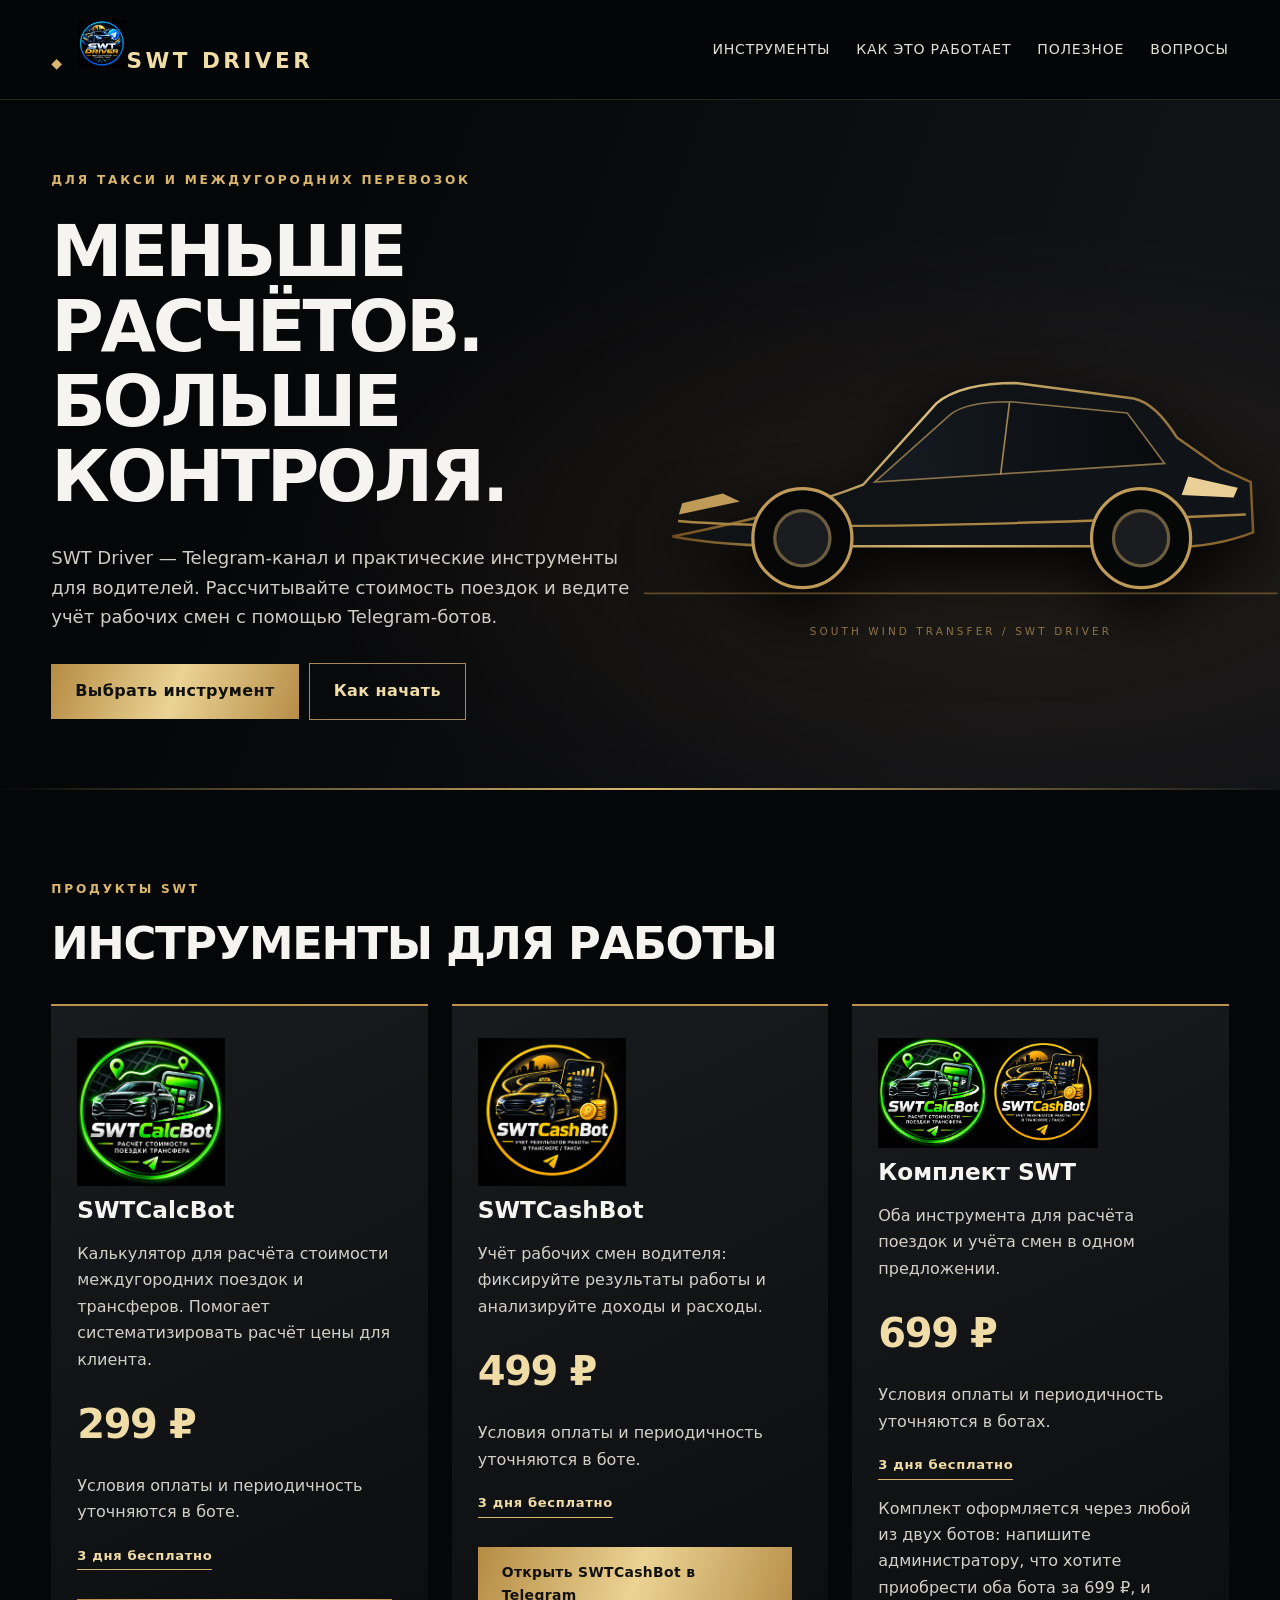
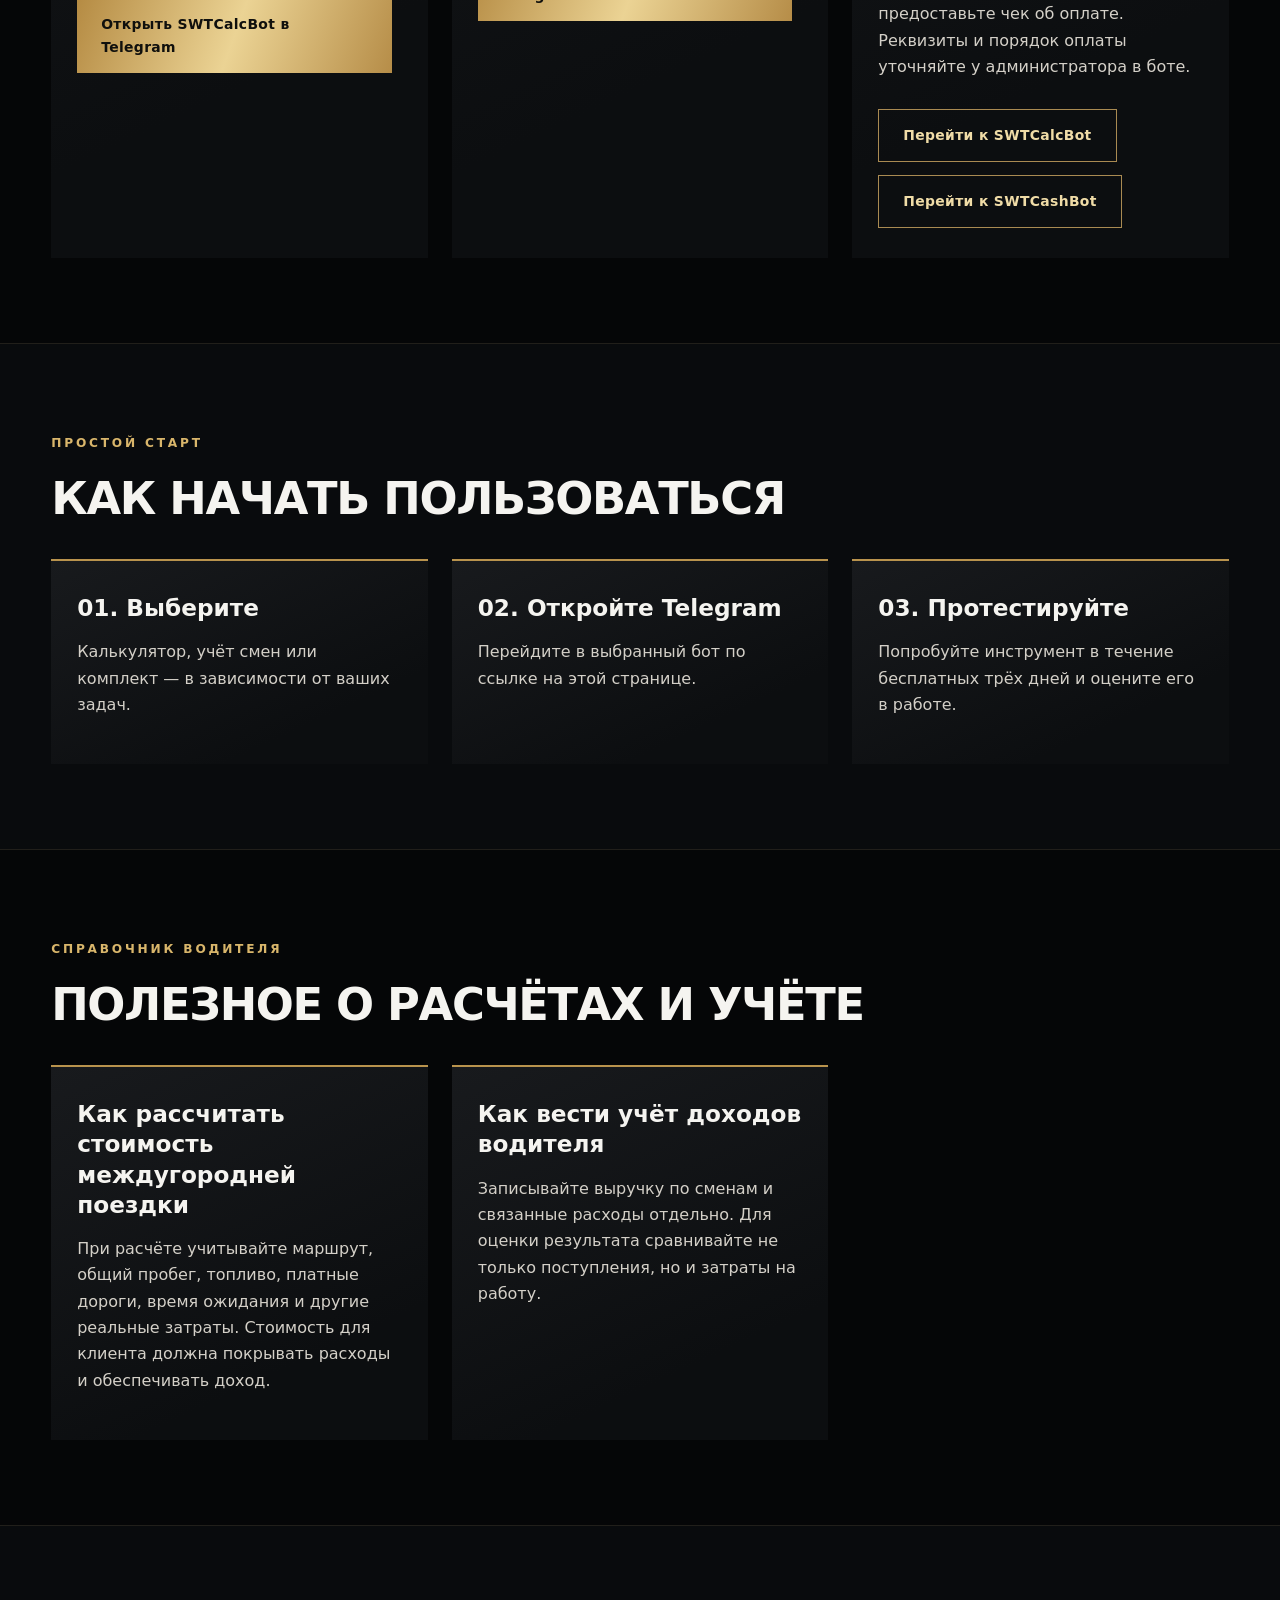
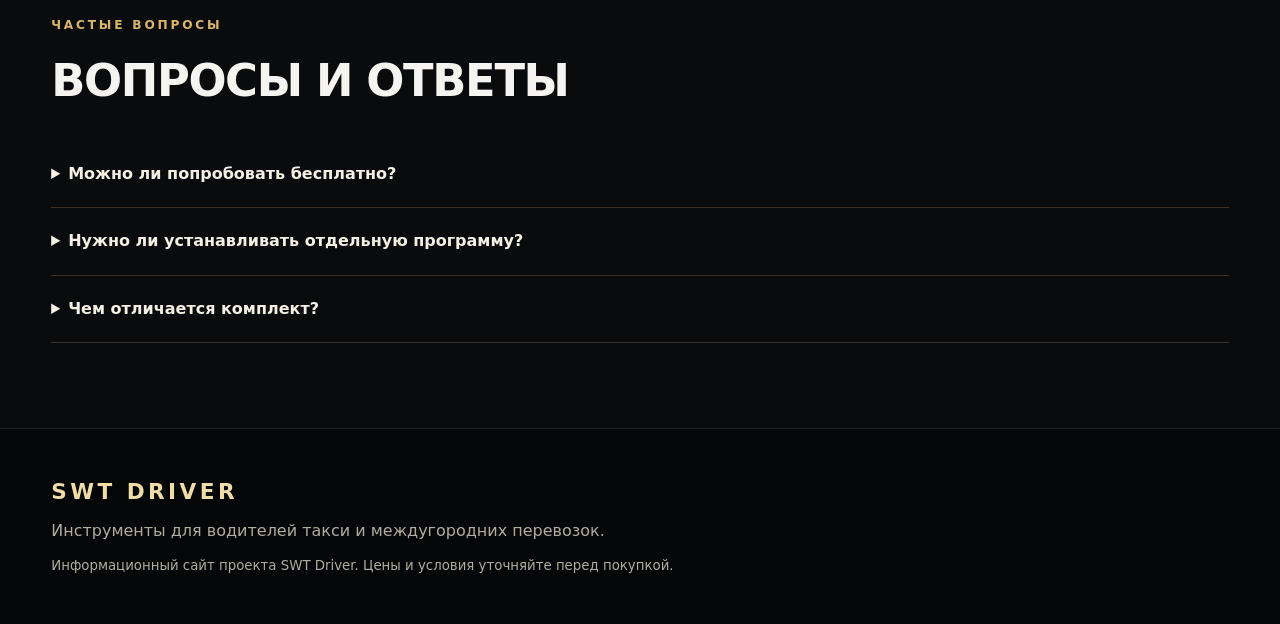
==== index.html @ 8bd3c6a3 "Display uploaded original SWT brand and bot logos" ====
<!doctype html><html lang="ru"><head><meta charset="utf-8"><meta name="viewport" content="width=device-width,initial-scale=1"><title>SWT Driver — инструменты для водителей такси и трансфера</title><meta name="description" content="SWT Driver: калькулятор стоимости междугородних поездок SWTCalcBot и учёт смен водителя SWTCashBot. Тарифы 299 ₽, 499 ₽ и комплект 699 ₽. Пробный период 3 дня."><meta name="robots" content="index,follow"><meta property="og:title" content="SWT Driver — инструменты для водителей"><meta property="og:description" content="Калькулятор поездок и учёт смен в Telegram. Пробный период 3 дня."><meta property="og:type" content="website"><link rel="icon" type="image/png" href="%D0%9D%D0%B5%D0%BE%D0%BD%D0%BE%D0%B2%D1%8B%D0%B9%20%D0%BB%D0%BE%D0%B3%D0%BE%D1%82%D0%B8%D0%BF%20SWT%20DRIVER%20%D0%B4%D0%BB%D1%8F%20%D0%B2%D0%BE%D0%B4%D0%B8%D1%82%D0%B5%D0%BB%D0%B5%D0%B9.png"><meta property="og:image" content="https://skysteell.github.io/SWTDriverSite/%D0%9D%D0%B5%D0%BE%D0%BD%D0%BE%D0%B2%D1%8B%D0%B9%20%D0%BB%D0%BE%D0%B3%D0%BE%D1%82%D0%B8%D0%BF%20SWT%20DRIVER%20%D0%B4%D0%BB%D1%8F%20%D0%B2%D0%BE%D0%B4%D0%B8%D1%82%D0%B5%D0%BB%D0%B5%D0%B9.png"><link rel="stylesheet" href="styles.css"></head><body><header><nav class="wrap"><a class="brand" href="#top"><img class="brand-logo" src="%D0%9D%D0%B5%D0%BE%D0%BD%D0%BE%D0%B2%D1%8B%D0%B9%20%D0%BB%D0%BE%D0%B3%D0%BE%D1%82%D0%B8%D0%BF%20SWT%20DRIVER%20%D0%B4%D0%BB%D1%8F%20%D0%B2%D0%BE%D0%B4%D0%B8%D1%82%D0%B5%D0%BB%D0%B5%D0%B9.png" alt="" width="48" height="48">SWT DRIVER</a><div class="links"><a href="#products">Инструменты</a><a href="#how">Как это работает</a><a href="#guide">Полезное</a><a href="#faq">Вопросы</a></div></nav></header><main id="top"><div class="hero"><div class="wrap"><div class="hero-content"><div class="eyebrow">Для такси и междугородних перевозок</div><h1>Меньше расчётов.<br>Больше контроля.</h1><p class="lead">SWT Driver — Telegram-канал и практические инструменты для водителей. Рассчитывайте стоимость поездок и ведите учёт рабочих смен с помощью Telegram-ботов.</p><a class="btn" href="#products">Выбрать инструмент</a><a class="btn alt" href="#how">Как начать</a></div><div class="hero-art" aria-hidden="true"><svg viewBox="0 0 780 460" role="img"><defs><linearGradient id="metal" x1="0" x2="1"><stop stop-color="#74511e"/><stop offset=".45" stop-color="#e4c985"/><stop offset="1" stop-color="#866126"/></linearGradient><linearGradient id="glass" x1="0" x2="1"><stop stop-color="#161c24"/><stop offset="1" stop-color="#080a0c"/></linearGradient></defs><path d="M35 354 Q180 325 270 290 L360 190 Q390 165 458 165 L603 184 Q630 190 656 232 L710 270 747 287 750 349 Q690 372 620 366 L190 366 Q100 366 35 354Z" fill="#101317" stroke="url(#metal)" stroke-width="3"/><path d="M284 287 377 204 Q395 188 452 188 L595 202 641 264Z" fill="url(#glass)" stroke="#8e774c" stroke-width="2"/><path d="M450 189 439 278" stroke="#aa8c53" stroke-width="2"/><path d="M42 335 Q220 350 741 327" stroke="#b18a45" stroke-width="3" fill="none"/><path d="M670 280 731 294 726 306 662 303Z" fill="#f5d99d"/><path d="M47 313 97 301 118 311 43 327Z" fill="#c8a25d"/><circle cx="195" cy="356" r="61" fill="#050607" stroke="#c8a25d" stroke-width="4"/><circle cx="195" cy="356" r="34" fill="#1b1d20" stroke="#716142" stroke-width="4"/><circle cx="612" cy="356" r="61" fill="#050607" stroke="#c8a25d" stroke-width="4"/><circle cx="612" cy="356" r="34" fill="#1b1d20" stroke="#716142" stroke-width="4"/><path d="M0 424H780" stroke="#b18a45" stroke-opacity=".5" stroke-width="2"/></svg><span class="art-caption">SOUTH WIND TRANSFER / SWT DRIVER</span></div></div></div><section id="products"><div class="wrap"><span class="eyebrow">Продукты SWT</span><h2>Инструменты для работы</h2><div class="grid"><article class="card"><img class="product-logo" src="%D0%9D%D0%B5%D0%BE%D0%BD%D0%BE%D0%B2%D1%8B%D0%B9%20%D0%BB%D0%BE%D0%B3%D0%BE%D1%82%D0%B8%D0%BF%20%D1%80%D0%B0%D1%81%D1%87%D1%91%D1%82%D0%B0%20%D0%BF%D0%BE%D0%B5%D0%B7%D0%B4%D0%BA%D0%B8.png" alt="Логотип SWTCalcBot" loading="lazy" width="148" height="148"><h3>SWTCalcBot</h3><p>Калькулятор для расчёта стоимости междугородних поездок и трансферов. Помогает систематизировать расчёт цены для клиента.</p><div class="price">299 ₽</div><p class="muted">Условия оплаты и периодичность уточняются в боте.</p><p><span class="tag">3 дня бесплатно</span></p><a class="btn" href="https://t.me/SWTCalcBot" target="_blank" rel="noopener noreferrer">Открыть SWTCalcBot в Telegram</a></article><article class="card"><img class="product-logo" src="%D0%9D%D0%B5%D0%BE%D0%BD%D0%BE%D0%B2%D0%B0%D1%8F%20%D1%8D%D0%BC%D0%B1%D0%BB%D0%B5%D0%BC%D0%B0%20SWTCashBot%20%D0%B4%D0%BB%D1%8F%20%D1%82%D0%B0%D0%BA%D1%81%D0%B8.png" alt="Логотип SWTCashBot" loading="lazy" width="148" height="148"><h3>SWTCashBot</h3><p>Учёт рабочих смен водителя: фиксируйте результаты работы и анализируйте доходы и расходы.</p><div class="price">499 ₽</div><p class="muted">Условия оплаты и периодичность уточняются в боте.</p><p><span class="tag">3 дня бесплатно</span></p><a class="btn" href="https://t.me/SWT_Cash_Bot" target="_blank" rel="noopener noreferrer">Открыть SWTCashBot в Telegram</a></article><article class="card"><div class="bundle-logos"><img src="%D0%9D%D0%B5%D0%BE%D0%BD%D0%BE%D0%B2%D1%8B%D0%B9%20%D0%BB%D0%BE%D0%B3%D0%BE%D1%82%D0%B8%D0%BF%20%D1%80%D0%B0%D1%81%D1%87%D1%91%D1%82%D0%B0%20%D0%BF%D0%BE%D0%B5%D0%B7%D0%B4%D0%BA%D0%B8.png" alt="SWTCalcBot" loading="lazy" width="110" height="110"><img src="%D0%9D%D0%B5%D0%BE%D0%BD%D0%BE%D0%B2%D0%B0%D1%8F%20%D1%8D%D0%BC%D0%B1%D0%BB%D0%B5%D0%BC%D0%B0%20SWTCashBot%20%D0%B4%D0%BB%D1%8F%20%D1%82%D0%B0%D0%BA%D1%81%D0%B8.png" alt="SWTCashBot" loading="lazy" width="110" height="110"></div><h3>Комплект SWT</h3><p>Оба инструмента для расчёта поездок и учёта смен в одном предложении.</p><div class="price">699 ₽</div><p class="muted">Условия оплаты и периодичность уточняются в ботах.</p><p><span class="tag">3 дня бесплатно</span></p><p>Комплект оформляется через любой из двух ботов: напишите администратору, что хотите приобрести оба бота за 699 ₽, и предоставьте чек об оплате. Реквизиты и порядок оплаты уточняйте у администратора в боте.</p><a class="btn alt" href="https://t.me/SWTCalcBot" target="_blank" rel="noopener noreferrer">Перейти к SWTCalcBot</a><a class="btn alt" href="https://t.me/SWT_Cash_Bot" target="_blank" rel="noopener noreferrer">Перейти к SWTCashBot</a></article></div></div></section><section id="how"><div class="wrap"><span class="eyebrow">Простой старт</span><h2>Как начать пользоваться</h2><div class="grid"><div class="card"><h3>01. Выберите</h3><p>Калькулятор, учёт смен или комплект — в зависимости от ваших задач.</p></div><div class="card"><h3>02. Откройте Telegram</h3><p>Перейдите в выбранный бот по ссылке на этой странице.</p></div><div class="card"><h3>03. Протестируйте</h3><p>Попробуйте инструмент в течение бесплатных трёх дней и оцените его в работе.</p></div></div></div></section><section id="guide"><div class="wrap"><span class="eyebrow">Справочник водителя</span><h2>Полезное о расчётах и учёте</h2><div class="grid"><article class="card"><h3>Как рассчитать стоимость междугородней поездки</h3><p>При расчёте учитывайте маршрут, общий пробег, топливо, платные дороги, время ожидания и другие реальные затраты. Стоимость для клиента должна покрывать расходы и обеспечивать доход.</p></article><article class="card"><h3>Как вести учёт доходов водителя</h3><p>Записывайте выручку по сменам и связанные расходы отдельно. Для оценки результата сравнивайте не только поступления, но и затраты на работу.</p></article></div></div></section><section id="faq" class="faq"><div class="wrap"><span class="eyebrow">Частые вопросы</span><h2>Вопросы и ответы</h2><details><summary>Можно ли попробовать бесплатно?</summary><p>Да, заявлен пробный период 3 дня. Точные условия активации проверяйте в соответствующем боте.</p></details><details><summary>Нужно ли устанавливать отдельную программу?</summary><p>Инструменты работают через Telegram.</p></details><details><summary>Чем отличается комплект?</summary><p>Комплект объединяет SWTCalcBot и SWTCashBot по указанной цене 699 ₽.</p></details></div></section></main><footer><div class="wrap"><strong class="footer-brand">SWT DRIVER</strong><p>Инструменты для водителей такси и междугородних перевозок.</p><small>Информационный сайт проекта SWT Driver. Цены и условия уточняйте перед покупкой.</small></div></footer></body></html>
---- styles.css ----
:root{color-scheme:dark;--gold:#d9b66b;--gold-light:#f0dca7;--bg:#050607;--panel:#0e1013;--text:#f5f4f0;--muted:#b1aca2}*{box-sizing:border-box}html{scroll-behavior:smooth}body{margin:0;background:var(--bg);color:var(--text);font:16px/1.65 system-ui,-apple-system,Segoe UI,sans-serif;-webkit-font-smoothing:antialiased}a{color:var(--gold)}.wrap{width:min(1200px,92%);margin:auto}header{position:sticky;top:0;z-index:10;background:#050607f5;border-bottom:1px solid #2b261c;backdrop-filter:blur(14px)}nav{display:flex;align-items:center;justify-content:space-between;gap:16px;padding:20px 0;flex-wrap:wrap}.brand,.footer-brand{font-weight:900;letter-spacing:.16em;color:var(--gold-light);text-decoration:none;font-size:1.35rem}.brand:before{content:"◆";font-size:.65em;margin-right:13px;color:var(--gold)}.links{display:flex;gap:26px;flex-wrap:wrap}.links a{text-decoration:none;color:#e3e0d8;font-size:.88rem;text-transform:uppercase;letter-spacing:.055em}.links a:hover{color:var(--gold)}.hero{min-height:610px;display:flex;align-items:center;overflow:hidden;background:radial-gradient(ellipse at 78% 65%,#4b361b52,transparent 50%),linear-gradient(110deg,#050607 20%,#101216 80%);position:relative}.hero:after{content:"";position:absolute;bottom:0;left:0;right:0;height:2px;background:linear-gradient(90deg,transparent,var(--gold),transparent)}.hero>.wrap{display:grid;grid-template-columns:1.05fr 1fr;align-items:center;gap:18px;padding:70px 0}.hero-content{position:relative;z-index:2}.eyebrow{color:var(--gold);text-transform:uppercase;letter-spacing:.23em;font-size:.76rem;font-weight:750}h1{font-size:clamp(2.7rem,5.6vw,5.2rem);line-height:1.05;letter-spacing:-.045em;margin:24px 0 28px;text-transform:uppercase}h2{font-size:clamp(1.9rem,3.5vw,3.1rem);line-height:1.17;letter-spacing:-.03em;text-transform:uppercase;margin:17px 0 34px}h3{font-size:1.45rem;margin:0 0 14px;line-height:1.3}p{max-width:760px}.lead{font-size:1.13rem;color:#d0cdc6;max-width:590px}.btn{display:inline-block;padding:14px 24px;background:linear-gradient(110deg,#b58b43,#ebd394,#b68d48);color:#10100d;text-decoration:none;font-weight:850;margin:13px 10px 0 0;letter-spacing:.025em;transition:filter .2s,transform .2s;border:0;border-radius:0}.btn:hover{filter:brightness(1.13);transform:translateY(-2px)}.btn.alt{background:transparent;border:1px solid #a98a52;color:var(--gold-light)}.hero-art{width:112%;transform:translateX(-3%);opacity:.95;filter:drop-shadow(0 22px 32px #000)}.hero-art svg{display:block;width:100%;height:auto}.art-caption{display:block;text-align:center;font-size:.65rem;letter-spacing:.3em;color:#94784b}section{padding:85px 0;border-bottom:1px solid #211f1a}section:nth-of-type(even){background:#090b0d}.grid{display:grid;grid-template-columns:repeat(3,minmax(0,1fr));gap:24px}.card{padding:32px 26px 30px;background:linear-gradient(155deg,#181a1d,#0c0e10 75%);border:0;border-top:2px solid #b9934d;border-radius:0;min-width:0}.card p{color:#d4d0c8}.price{font-size:2.5rem;color:var(--gold-light);font-weight:850;margin:18px 0 4px;letter-spacing:-.035em}.muted,small{color:var(--muted)}.tag{display:inline-block;border-bottom:1px solid var(--gold);padding:3px 0;color:var(--gold-light);font-size:.82rem;font-weight:700;letter-spacing:.05em}.card .btn{font-size:.87rem;max-width:100%;overflow-wrap:anywhere}.faq details{padding:20px 0;border-bottom:1px solid #383025}.faq summary{cursor:pointer;font-weight:700;color:#f5f0e5}.faq details p{color:#c9c5bd}footer{padding:45px 0;background:#050607;color:var(--muted)}footer p{margin:8px 0}::selection{background:#a77d38;color:#fff}@media(max-width:900px){.hero>.wrap{grid-template-columns:1fr}.hero-art{width:min(700px,100%);margin:auto;transform:none}.hero{min-height:0}.grid{grid-template-columns:repeat(2,minmax(0,1fr))}}@media(max-width:620px){nav{padding:15px 0}.links{gap:13px}.links a{font-size:.73rem}.hero>.wrap{padding:62px 0 40px}.hero-art{margin-top:10px}.grid{grid-template-columns:1fr}.card{padding:25px 22px}section{padding:55px 0}.btn{padding:12px 17px}.art-caption{font-size:.52rem}}
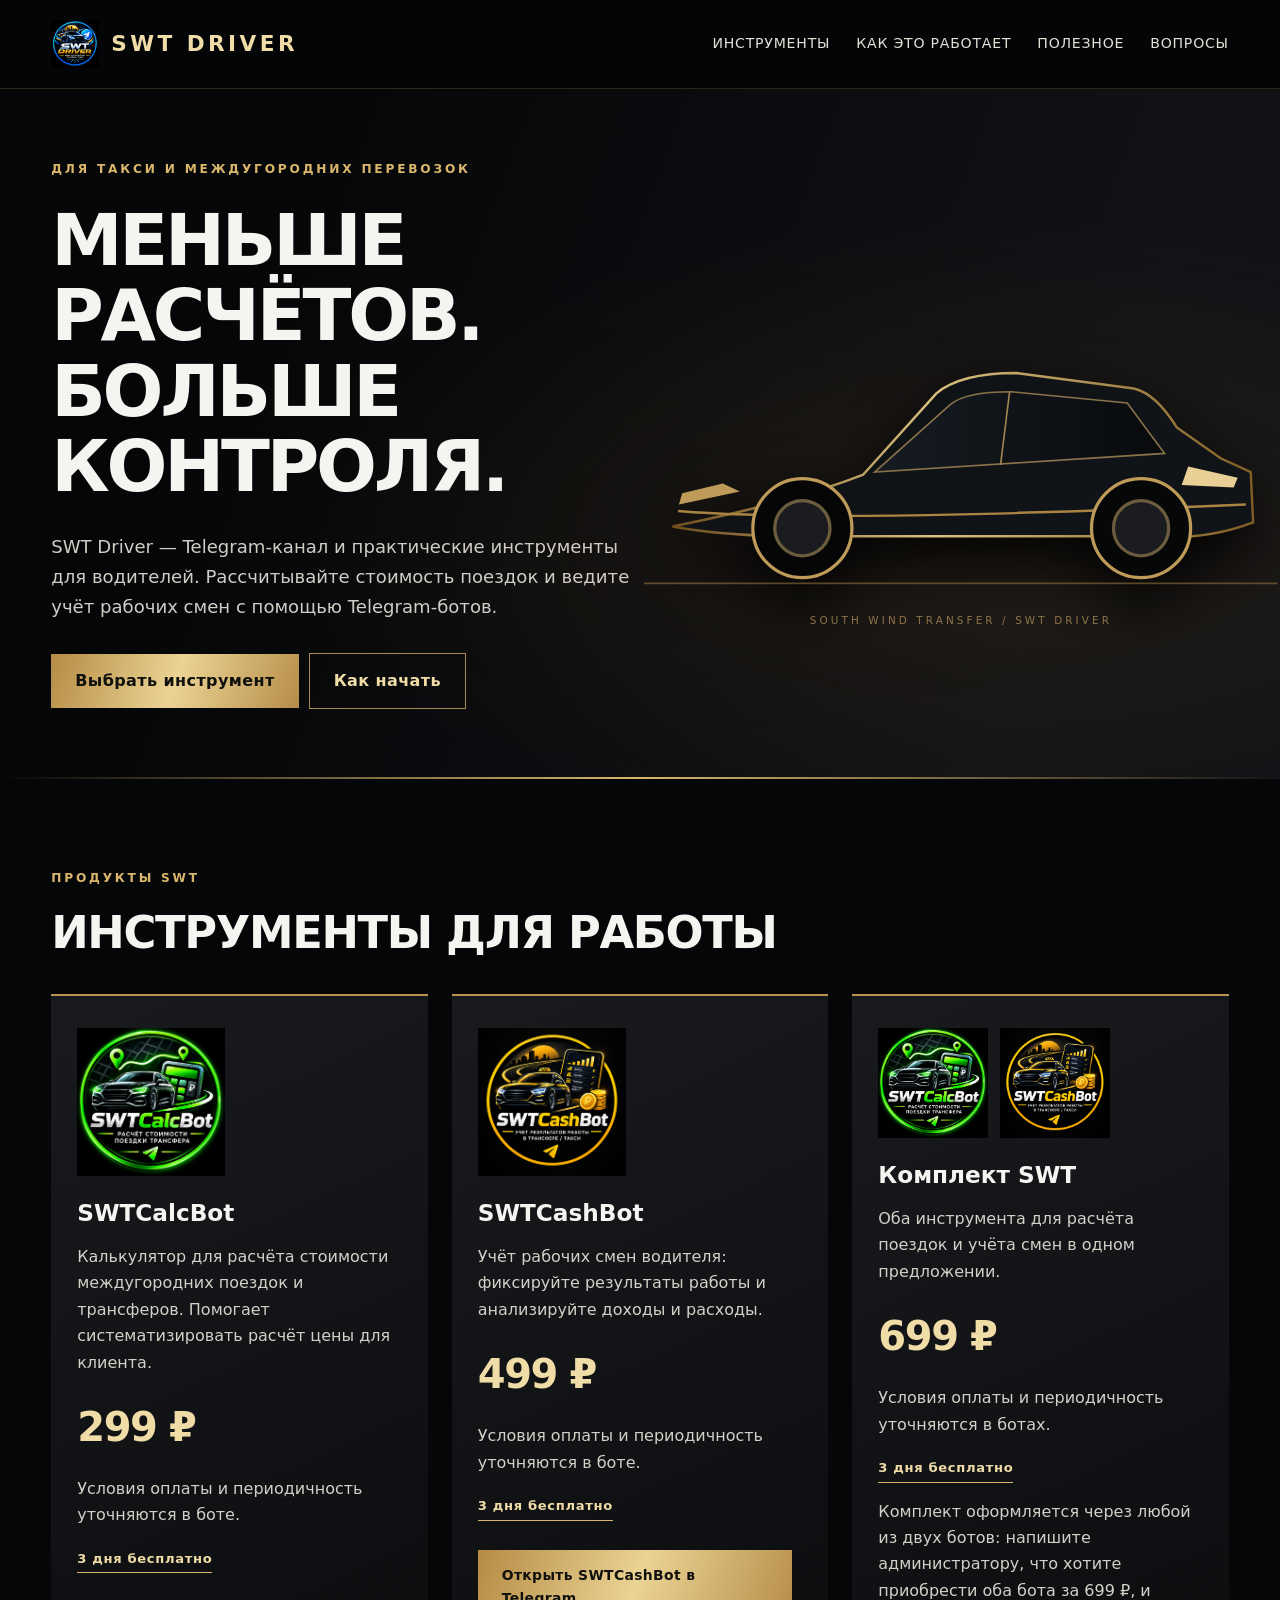
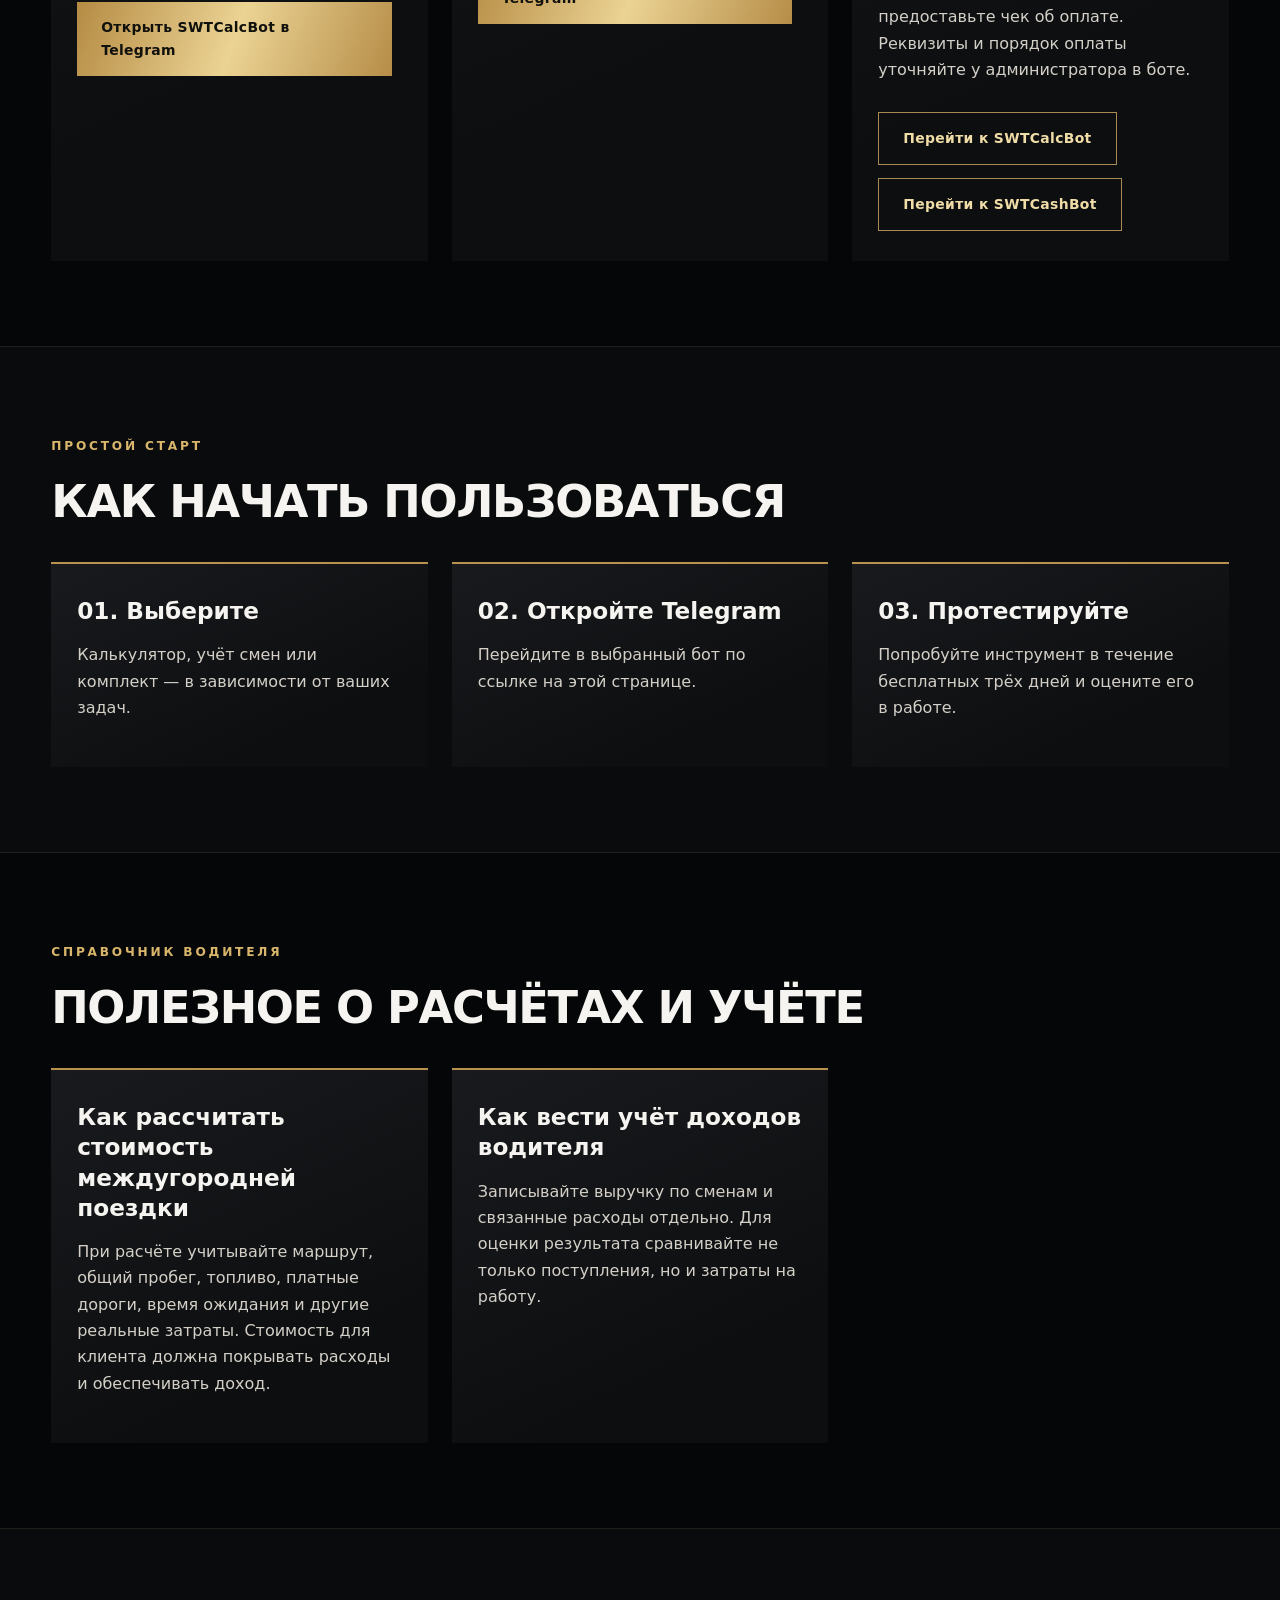
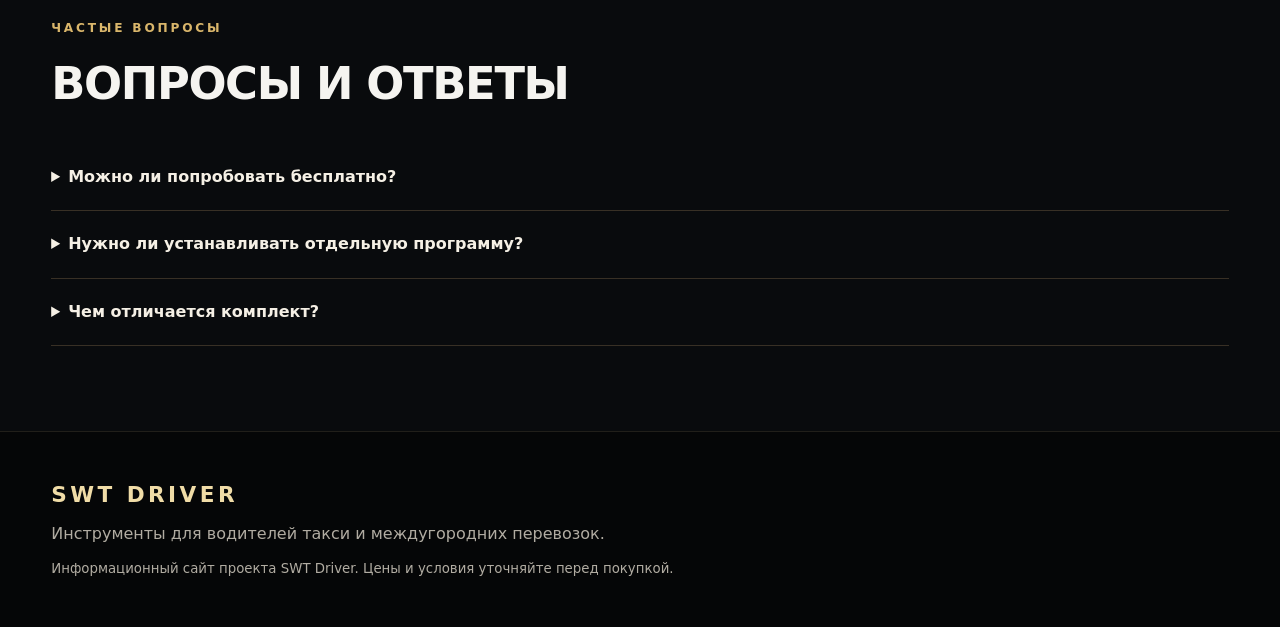
==== commit cc292d96: "Fix logo references with reliable ASCII filenames" ====
--- a/index.html
+++ b/index.html
@@ -1 +1 @@
-<!doctype html><html lang="ru"><head><meta charset="utf-8"><meta name="viewport" content="width=device-width,initial-scale=1"><title>SWT Driver — инструменты для водителей такси и трансфера</title><meta name="description" content="SWT Driver: калькулятор стоимости междугородних поездок SWTCalcBot и учёт смен водителя SWTCashBot. Тарифы 299 ₽, 499 ₽ и комплект 699 ₽. Пробный период 3 дня."><meta name="robots" content="index,follow"><meta property="og:title" content="SWT Driver — инструменты для водителей"><meta property="og:description" content="Калькулятор поездок и учёт смен в Telegram. Пробный период 3 дня."><meta property="og:type" content="website"><link rel="icon" type="image/png" href="%D0%9D%D0%B5%D0%BE%D0%BD%D0%BE%D0%B2%D1%8B%D0%B9%20%D0%BB%D0%BE%D0%B3%D0%BE%D1%82%D0%B8%D0%BF%20SWT%20DRIVER%20%D0%B4%D0%BB%D1%8F%20%D0%B2%D0%BE%D0%B4%D0%B8%D1%82%D0%B5%D0%BB%D0%B5%D0%B9.png"><meta property="og:image" content="https://skysteell.github.io/SWTDriverSite/%D0%9D%D0%B5%D0%BE%D0%BD%D0%BE%D0%B2%D1%8B%D0%B9%20%D0%BB%D0%BE%D0%B3%D0%BE%D1%82%D0%B8%D0%BF%20SWT%20DRIVER%20%D0%B4%D0%BB%D1%8F%20%D0%B2%D0%BE%D0%B4%D0%B8%D1%82%D0%B5%D0%BB%D0%B5%D0%B9.png"><link rel="stylesheet" href="styles.css"></head><body><header><nav class="wrap"><a class="brand" href="#top"><img class="brand-logo" src="%D0%9D%D0%B5%D0%BE%D0%BD%D0%BE%D0%B2%D1%8B%D0%B9%20%D0%BB%D0%BE%D0%B3%D0%BE%D1%82%D0%B8%D0%BF%20SWT%20DRIVER%20%D0%B4%D0%BB%D1%8F%20%D0%B2%D0%BE%D0%B4%D0%B8%D1%82%D0%B5%D0%BB%D0%B5%D0%B9.png" alt="" width="48" height="48">SWT DRIVER</a><div class="links"><a href="#products">Инструменты</a><a href="#how">Как это работает</a><a href="#guide">Полезное</a><a href="#faq">Вопросы</a></div></nav></header><main id="top"><div class="hero"><div class="wrap"><div class="hero-content"><div class="eyebrow">Для такси и междугородних перевозок</div><h1>Меньше расчётов.<br>Больше контроля.</h1><p class="lead">SWT Driver — Telegram-канал и практические инструменты для водителей. Рассчитывайте стоимость поездок и ведите учёт рабочих смен с помощью Telegram-ботов.</p><a class="btn" href="#products">Выбрать инструмент</a><a class="btn alt" href="#how">Как начать</a></div><div class="hero-art" aria-hidden="true"><svg viewBox="0 0 780 460" role="img"><defs><linearGradient id="metal" x1="0" x2="1"><stop stop-color="#74511e"/><stop offset=".45" stop-color="#e4c985"/><stop offset="1" stop-color="#866126"/></linearGradient><linearGradient id="glass" x1="0" x2="1"><stop stop-color="#161c24"/><stop offset="1" stop-color="#080a0c"/></linearGradient></defs><path d="M35 354 Q180 325 270 290 L360 190 Q390 165 458 165 L603 184 Q630 190 656 232 L710 270 747 287 750 349 Q690 372 620 366 L190 366 Q100 366 35 354Z" fill="#101317" stroke="url(#metal)" stroke-width="3"/><path d="M284 287 377 204 Q395 188 452 188 L595 202 641 264Z" fill="url(#glass)" stroke="#8e774c" stroke-width="2"/><path d="M450 189 439 278" stroke="#aa8c53" stroke-width="2"/><path d="M42 335 Q220 350 741 327" stroke="#b18a45" stroke-width="3" fill="none"/><path d="M670 280 731 294 726 306 662 303Z" fill="#f5d99d"/><path d="M47 313 97 301 118 311 43 327Z" fill="#c8a25d"/><circle cx="195" cy="356" r="61" fill="#050607" stroke="#c8a25d" stroke-width="4"/><circle cx="195" cy="356" r="34" fill="#1b1d20" stroke="#716142" stroke-width="4"/><circle cx="612" cy="356" r="61" fill="#050607" stroke="#c8a25d" stroke-width="4"/><circle cx="612" cy="356" r="34" fill="#1b1d20" stroke="#716142" stroke-width="4"/><path d="M0 424H780" stroke="#b18a45" stroke-opacity=".5" stroke-width="2"/></svg><span class="art-caption">SOUTH WIND TRANSFER / SWT DRIVER</span></div></div></div><section id="products"><div class="wrap"><span class="eyebrow">Продукты SWT</span><h2>Инструменты для работы</h2><div class="grid"><article class="card"><img class="product-logo" src="%D0%9D%D0%B5%D0%BE%D0%BD%D0%BE%D0%B2%D1%8B%D0%B9%20%D0%BB%D0%BE%D0%B3%D0%BE%D1%82%D0%B8%D0%BF%20%D1%80%D0%B0%D1%81%D1%87%D1%91%D1%82%D0%B0%20%D0%BF%D0%BE%D0%B5%D0%B7%D0%B4%D0%BA%D0%B8.png" alt="Логотип SWTCalcBot" loading="lazy" width="148" height="148"><h3>SWTCalcBot</h3><p>Калькулятор для расчёта стоимости междугородних поездок и трансферов. Помогает систематизировать расчёт цены для клиента.</p><div class="price">299 ₽</div><p class="muted">Условия оплаты и периодичность уточняются в боте.</p><p><span class="tag">3 дня бесплатно</span></p><a class="btn" href="https://t.me/SWTCalcBot" target="_blank" rel="noopener noreferrer">Открыть SWTCalcBot в Telegram</a></article><article class="card"><img class="product-logo" src="%D0%9D%D0%B5%D0%BE%D0%BD%D0%BE%D0%B2%D0%B0%D1%8F%20%D1%8D%D0%BC%D0%B1%D0%BB%D0%B5%D0%BC%D0%B0%20SWTCashBot%20%D0%B4%D0%BB%D1%8F%20%D1%82%D0%B0%D0%BA%D1%81%D0%B8.png" alt="Логотип SWTCashBot" loading="lazy" width="148" height="148"><h3>SWTCashBot</h3><p>Учёт рабочих смен водителя: фиксируйте результаты работы и анализируйте доходы и расходы.</p><div class="price">499 ₽</div><p class="muted">Условия оплаты и периодичность уточняются в боте.</p><p><span class="tag">3 дня бесплатно</span></p><a class="btn" href="https://t.me/SWT_Cash_Bot" target="_blank" rel="noopener noreferrer">Открыть SWTCashBot в Telegram</a></article><article class="card"><div class="bundle-logos"><img src="%D0%9D%D0%B5%D0%BE%D0%BD%D0%BE%D0%B2%D1%8B%D0%B9%20%D0%BB%D0%BE%D0%B3%D0%BE%D1%82%D0%B8%D0%BF%20%D1%80%D0%B0%D1%81%D1%87%D1%91%D1%82%D0%B0%20%D0%BF%D0%BE%D0%B5%D0%B7%D0%B4%D0%BA%D0%B8.png" alt="SWTCalcBot" loading="lazy" width="110" height="110"><img src="%D0%9D%D0%B5%D0%BE%D0%BD%D0%BE%D0%B2%D0%B0%D1%8F%20%D1%8D%D0%BC%D0%B1%D0%BB%D0%B5%D0%BC%D0%B0%20SWTCashBot%20%D0%B4%D0%BB%D1%8F%20%D1%82%D0%B0%D0%BA%D1%81%D0%B8.png" alt="SWTCashBot" loading="lazy" width="110" height="110"></div><h3>Комплект SWT</h3><p>Оба инструмента для расчёта поездок и учёта смен в одном предложении.</p><div class="price">699 ₽</div><p class="muted">Условия оплаты и периодичность уточняются в ботах.</p><p><span class="tag">3 дня бесплатно</span></p><p>Комплект оформляется через любой из двух ботов: напишите администратору, что хотите приобрести оба бота за 699 ₽, и предоставьте чек об оплате. Реквизиты и порядок оплаты уточняйте у администратора в боте.</p><a class="btn alt" href="https://t.me/SWTCalcBot" target="_blank" rel="noopener noreferrer">Перейти к SWTCalcBot</a><a class="btn alt" href="https://t.me/SWT_Cash_Bot" target="_blank" rel="noopener noreferrer">Перейти к SWTCashBot</a></article></div></div></section><section id="how"><div class="wrap"><span class="eyebrow">Простой старт</span><h2>Как начать пользоваться</h2><div class="grid"><div class="card"><h3>01. Выберите</h3><p>Калькулятор, учёт смен или комплект — в зависимости от ваших задач.</p></div><div class="card"><h3>02. Откройте Telegram</h3><p>Перейдите в выбранный бот по ссылке на этой странице.</p></div><div class="card"><h3>03. Протестируйте</h3><p>Попробуйте инструмент в течение бесплатных трёх дней и оцените его в работе.</p></div></div></div></section><section id="guide"><div class="wrap"><span class="eyebrow">Справочник водителя</span><h2>Полезное о расчётах и учёте</h2><div class="grid"><article class="card"><h3>Как рассчитать стоимость междугородней поездки</h3><p>При расчёте учитывайте маршрут, общий пробег, топливо, платные дороги, время ожидания и другие реальные затраты. Стоимость для клиента должна покрывать расходы и обеспечивать доход.</p></article><article class="card"><h3>Как вести учёт доходов водителя</h3><p>Записывайте выручку по сменам и связанные расходы отдельно. Для оценки результата сравнивайте не только поступления, но и затраты на работу.</p></article></div></div></section><section id="faq" class="faq"><div class="wrap"><span class="eyebrow">Частые вопросы</span><h2>Вопросы и ответы</h2><details><summary>Можно ли попробовать бесплатно?</summary><p>Да, заявлен пробный период 3 дня. Точные условия активации проверяйте в соответствующем боте.</p></details><details><summary>Нужно ли устанавливать отдельную программу?</summary><p>Инструменты работают через Telegram.</p></details><details><summary>Чем отличается комплект?</summary><p>Комплект объединяет SWTCalcBot и SWTCashBot по указанной цене 699 ₽.</p></details></div></section></main><footer><div class="wrap"><strong class="footer-brand">SWT DRIVER</strong><p>Инструменты для водителей такси и междугородних перевозок.</p><small>Информационный сайт проекта SWT Driver. Цены и условия уточняйте перед покупкой.</small></div></footer></body></html>+<!doctype html><html lang="ru"><head><meta charset="utf-8"><meta name="viewport" content="width=device-width,initial-scale=1"><title>SWT Driver — инструменты для водителей такси и трансфера</title><meta name="description" content="SWT Driver: калькулятор стоимости междугородних поездок SWTCalcBot и учёт смен водителя SWTCashBot. Тарифы 299 ₽, 499 ₽ и комплект 699 ₽. Пробный период 3 дня."><meta name="robots" content="index,follow"><meta property="og:title" content="SWT Driver — инструменты для водителей"><meta property="og:description" content="Калькулятор поездок и учёт смен в Telegram. Пробный период 3 дня."><meta property="og:type" content="website"><link rel="icon" type="image/png" href="swt-driver-logo.png"><meta property="og:image" content="https://skysteell.github.io/SWTDriverSite/swt-driver-logo.png"><link rel="stylesheet" href="styles.css"></head><body><header><nav class="wrap"><a class="brand" href="#top"><img class="brand-logo" src="swt-driver-logo.png" alt="" width="48" height="48">SWT DRIVER</a><div class="links"><a href="#products">Инструменты</a><a href="#how">Как это работает</a><a href="#guide">Полезное</a><a href="#faq">Вопросы</a></div></nav></header><main id="top"><div class="hero"><div class="wrap"><div class="hero-content"><div class="eyebrow">Для такси и междугородних перевозок</div><h1>Меньше расчётов.<br>Больше контроля.</h1><p class="lead">SWT Driver — Telegram-канал и практические инструменты для водителей. Рассчитывайте стоимость поездок и ведите учёт рабочих смен с помощью Telegram-ботов.</p><a class="btn" href="#products">Выбрать инструмент</a><a class="btn alt" href="#how">Как начать</a></div><div class="hero-art" aria-hidden="true"><svg viewBox="0 0 780 460" role="img"><defs><linearGradient id="metal" x1="0" x2="1"><stop stop-color="#74511e"/><stop offset=".45" stop-color="#e4c985"/><stop offset="1" stop-color="#866126"/></linearGradient><linearGradient id="glass" x1="0" x2="1"><stop stop-color="#161c24"/><stop offset="1" stop-color="#080a0c"/></linearGradient></defs><path d="M35 354 Q180 325 270 290 L360 190 Q390 165 458 165 L603 184 Q630 190 656 232 L710 270 747 287 750 349 Q690 372 620 366 L190 366 Q100 366 35 354Z" fill="#101317" stroke="url(#metal)" stroke-width="3"/><path d="M284 287 377 204 Q395 188 452 188 L595 202 641 264Z" fill="url(#glass)" stroke="#8e774c" stroke-width="2"/><path d="M450 189 439 278" stroke="#aa8c53" stroke-width="2"/><path d="M42 335 Q220 350 741 327" stroke="#b18a45" stroke-width="3" fill="none"/><path d="M670 280 731 294 726 306 662 303Z" fill="#f5d99d"/><path d="M47 313 97 301 118 311 43 327Z" fill="#c8a25d"/><circle cx="195" cy="356" r="61" fill="#050607" stroke="#c8a25d" stroke-width="4"/><circle cx="195" cy="356" r="34" fill="#1b1d20" stroke="#716142" stroke-width="4"/><circle cx="612" cy="356" r="61" fill="#050607" stroke="#c8a25d" stroke-width="4"/><circle cx="612" cy="356" r="34" fill="#1b1d20" stroke="#716142" stroke-width="4"/><path d="M0 424H780" stroke="#b18a45" stroke-opacity=".5" stroke-width="2"/></svg><span class="art-caption">SOUTH WIND TRANSFER / SWT DRIVER</span></div></div></div><section id="products"><div class="wrap"><span class="eyebrow">Продукты SWT</span><h2>Инструменты для работы</h2><div class="grid"><article class="card"><img class="product-logo" src="swtcalc-logo.png" alt="Логотип SWTCalcBot" loading="lazy" width="148" height="148"><h3>SWTCalcBot</h3><p>Калькулятор для расчёта стоимости междугородних поездок и трансферов. Помогает систематизировать расчёт цены для клиента.</p><div class="price">299 ₽</div><p class="muted">Условия оплаты и периодичность уточняются в боте.</p><p><span class="tag">3 дня бесплатно</span></p><a class="btn" href="https://t.me/SWTCalcBot" target="_blank" rel="noopener noreferrer">Открыть SWTCalcBot в Telegram</a></article><article class="card"><img class="product-logo" src="swtcash-logo.png" alt="Логотип SWTCashBot" loading="lazy" width="148" height="148"><h3>SWTCashBot</h3><p>Учёт рабочих смен водителя: фиксируйте результаты работы и анализируйте доходы и расходы.</p><div class="price">499 ₽</div><p class="muted">Условия оплаты и периодичность уточняются в боте.</p><p><span class="tag">3 дня бесплатно</span></p><a class="btn" href="https://t.me/SWT_Cash_Bot" target="_blank" rel="noopener noreferrer">Открыть SWTCashBot в Telegram</a></article><article class="card"><div class="bundle-logos"><img src="swtcalc-logo.png" alt="SWTCalcBot" loading="lazy" width="110" height="110"><img src="swtcash-logo.png" alt="SWTCashBot" loading="lazy" width="110" height="110"></div><h3>Комплект SWT</h3><p>Оба инструмента для расчёта поездок и учёта смен в одном предложении.</p><div class="price">699 ₽</div><p class="muted">Условия оплаты и периодичность уточняются в ботах.</p><p><span class="tag">3 дня бесплатно</span></p><p>Комплект оформляется через любой из двух ботов: напишите администратору, что хотите приобрести оба бота за 699 ₽, и предоставьте чек об оплате. Реквизиты и порядок оплаты уточняйте у администратора в боте.</p><a class="btn alt" href="https://t.me/SWTCalcBot" target="_blank" rel="noopener noreferrer">Перейти к SWTCalcBot</a><a class="btn alt" href="https://t.me/SWT_Cash_Bot" target="_blank" rel="noopener noreferrer">Перейти к SWTCashBot</a></article></div></div></section><section id="how"><div class="wrap"><span class="eyebrow">Простой старт</span><h2>Как начать пользоваться</h2><div class="grid"><div class="card"><h3>01. Выберите</h3><p>Калькулятор, учёт смен или комплект — в зависимости от ваших задач.</p></div><div class="card"><h3>02. Откройте Telegram</h3><p>Перейдите в выбранный бот по ссылке на этой странице.</p></div><div class="card"><h3>03. Протестируйте</h3><p>Попробуйте инструмент в течение бесплатных трёх дней и оцените его в работе.</p></div></div></div></section><section id="guide"><div class="wrap"><span class="eyebrow">Справочник водителя</span><h2>Полезное о расчётах и учёте</h2><div class="grid"><article class="card"><h3>Как рассчитать стоимость междугородней поездки</h3><p>При расчёте учитывайте маршрут, общий пробег, топливо, платные дороги, время ожидания и другие реальные затраты. Стоимость для клиента должна покрывать расходы и обеспечивать доход.</p></article><article class="card"><h3>Как вести учёт доходов водителя</h3><p>Записывайте выручку по сменам и связанные расходы отдельно. Для оценки результата сравнивайте не только поступления, но и затраты на работу.</p></article></div></div></section><section id="faq" class="faq"><div class="wrap"><span class="eyebrow">Частые вопросы</span><h2>Вопросы и ответы</h2><details><summary>Можно ли попробовать бесплатно?</summary><p>Да, заявлен пробный период 3 дня. Точные условия активации проверяйте в соответствующем боте.</p></details><details><summary>Нужно ли устанавливать отдельную программу?</summary><p>Инструменты работают через Telegram.</p></details><details><summary>Чем отличается комплект?</summary><p>Комплект объединяет SWTCalcBot и SWTCashBot по указанной цене 699 ₽.</p></details></div></section></main><footer><div class="wrap"><strong class="footer-brand">SWT DRIVER</strong><p>Инструменты для водителей такси и междугородних перевозок.</p><small>Информационный сайт проекта SWT Driver. Цены и условия уточняйте перед покупкой.</small></div></footer></body></html>
--- a/styles.css
+++ b/styles.css
@@ -1 +1,3 @@
-:root{color-scheme:dark;--gold:#d9b66b;--gold-light:#f0dca7;--bg:#050607;--panel:#0e1013;--text:#f5f4f0;--muted:#b1aca2}*{box-sizing:border-box}html{scroll-behavior:smooth}body{margin:0;background:var(--bg);color:var(--text);font:16px/1.65 system-ui,-apple-system,Segoe UI,sans-serif;-webkit-font-smoothing:antialiased}a{color:var(--gold)}.wrap{width:min(1200px,92%);margin:auto}header{position:sticky;top:0;z-index:10;background:#050607f5;border-bottom:1px solid #2b261c;backdrop-filter:blur(14px)}nav{display:flex;align-items:center;justify-content:space-between;gap:16px;padding:20px 0;flex-wrap:wrap}.brand,.footer-brand{font-weight:900;letter-spacing:.16em;color:var(--gold-light);text-decoration:none;font-size:1.35rem}.brand:before{content:"◆";font-size:.65em;margin-right:13px;color:var(--gold)}.links{display:flex;gap:26px;flex-wrap:wrap}.links a{text-decoration:none;color:#e3e0d8;font-size:.88rem;text-transform:uppercase;letter-spacing:.055em}.links a:hover{color:var(--gold)}.hero{min-height:610px;display:flex;align-items:center;overflow:hidden;background:radial-gradient(ellipse at 78% 65%,#4b361b52,transparent 50%),linear-gradient(110deg,#050607 20%,#101216 80%);position:relative}.hero:after{content:"";position:absolute;bottom:0;left:0;right:0;height:2px;background:linear-gradient(90deg,transparent,var(--gold),transparent)}.hero>.wrap{display:grid;grid-template-columns:1.05fr 1fr;align-items:center;gap:18px;padding:70px 0}.hero-content{position:relative;z-index:2}.eyebrow{color:var(--gold);text-transform:uppercase;letter-spacing:.23em;font-size:.76rem;font-weight:750}h1{font-size:clamp(2.7rem,5.6vw,5.2rem);line-height:1.05;letter-spacing:-.045em;margin:24px 0 28px;text-transform:uppercase}h2{font-size:clamp(1.9rem,3.5vw,3.1rem);line-height:1.17;letter-spacing:-.03em;text-transform:uppercase;margin:17px 0 34px}h3{font-size:1.45rem;margin:0 0 14px;line-height:1.3}p{max-width:760px}.lead{font-size:1.13rem;color:#d0cdc6;max-width:590px}.btn{display:inline-block;padding:14px 24px;background:linear-gradient(110deg,#b58b43,#ebd394,#b68d48);color:#10100d;text-decoration:none;font-weight:850;margin:13px 10px 0 0;letter-spacing:.025em;transition:filter .2s,transform .2s;border:0;border-radius:0}.btn:hover{filter:brightness(1.13);transform:translateY(-2px)}.btn.alt{background:transparent;border:1px solid #a98a52;color:var(--gold-light)}.hero-art{width:112%;transform:translateX(-3%);opacity:.95;filter:drop-shadow(0 22px 32px #000)}.hero-art svg{display:block;width:100%;height:auto}.art-caption{display:block;text-align:center;font-size:.65rem;letter-spacing:.3em;color:#94784b}section{padding:85px 0;border-bottom:1px solid #211f1a}section:nth-of-type(even){background:#090b0d}.grid{display:grid;grid-template-columns:repeat(3,minmax(0,1fr));gap:24px}.card{padding:32px 26px 30px;background:linear-gradient(155deg,#181a1d,#0c0e10 75%);border:0;border-top:2px solid #b9934d;border-radius:0;min-width:0}.card p{color:#d4d0c8}.price{font-size:2.5rem;color:var(--gold-light);font-weight:850;margin:18px 0 4px;letter-spacing:-.035em}.muted,small{color:var(--muted)}.tag{display:inline-block;border-bottom:1px solid var(--gold);padding:3px 0;color:var(--gold-light);font-size:.82rem;font-weight:700;letter-spacing:.05em}.card .btn{font-size:.87rem;max-width:100%;overflow-wrap:anywhere}.faq details{padding:20px 0;border-bottom:1px solid #383025}.faq summary{cursor:pointer;font-weight:700;color:#f5f0e5}.faq details p{color:#c9c5bd}footer{padding:45px 0;background:#050607;color:var(--muted)}footer p{margin:8px 0}::selection{background:#a77d38;color:#fff}@media(max-width:900px){.hero>.wrap{grid-template-columns:1fr}.hero-art{width:min(700px,100%);margin:auto;transform:none}.hero{min-height:0}.grid{grid-template-columns:repeat(2,minmax(0,1fr))}}@media(max-width:620px){nav{padding:15px 0}.links{gap:13px}.links a{font-size:.73rem}.hero>.wrap{padding:62px 0 40px}.hero-art{margin-top:10px}.grid{grid-template-columns:1fr}.card{padding:25px 22px}section{padding:55px 0}.btn{padding:12px 17px}.art-caption{font-size:.52rem}}+:root{color-scheme:dark;--gold:#d9b66b;--gold-light:#f0dca7;--bg:#050607;--panel:#0e1013;--text:#f5f4f0;--muted:#b1aca2}*{box-sizing:border-box}html{scroll-behavior:smooth}body{margin:0;background:var(--bg);color:var(--text);font:16px/1.65 system-ui,-apple-system,Segoe UI,sans-serif;-webkit-font-smoothing:antialiased}a{color:var(--gold)}.wrap{width:min(1200px,92%);margin:auto}header{position:sticky;top:0;z-index:10;background:#050607f5;border-bottom:1px solid #2b261c;backdrop-filter:blur(14px)}nav{display:flex;align-items:center;justify-content:space-between;gap:16px;padding:20px 0;flex-wrap:wrap}.brand,.footer-brand{font-weight:900;letter-spacing:.16em;color:var(--gold-light);text-decoration:none;font-size:1.35rem}.brand:before{content:"◆";font-size:.65em;margin-right:13px;color:var(--gold)}.links{display:flex;gap:26px;flex-wrap:wrap}.links a{text-decoration:none;color:#e3e0d8;font-size:.88rem;text-transform:uppercase;letter-spacing:.055em}.links a:hover{color:var(--gold)}.hero{min-height:610px;display:flex;align-items:center;overflow:hidden;background:radial-gradient(ellipse at 78% 65%,#4b361b52,transparent 50%),linear-gradient(110deg,#050607 20%,#101216 80%);position:relative}.hero:after{content:"";position:absolute;bottom:0;left:0;right:0;height:2px;background:linear-gradient(90deg,transparent,var(--gold),transparent)}.hero>.wrap{display:grid;grid-template-columns:1.05fr 1fr;align-items:center;gap:18px;padding:70px 0}.hero-content{position:relative;z-index:2}.eyebrow{color:var(--gold);text-transform:uppercase;letter-spacing:.23em;font-size:.76rem;font-weight:750}h1{font-size:clamp(2.7rem,5.6vw,5.2rem);line-height:1.05;letter-spacing:-.045em;margin:24px 0 28px;text-transform:uppercase}h2{font-size:clamp(1.9rem,3.5vw,3.1rem);line-height:1.17;letter-spacing:-.03em;text-transform:uppercase;margin:17px 0 34px}h3{font-size:1.45rem;margin:0 0 14px;line-height:1.3}p{max-width:760px}.lead{font-size:1.13rem;color:#d0cdc6;max-width:590px}.btn{display:inline-block;padding:14px 24px;background:linear-gradient(110deg,#b58b43,#ebd394,#b68d48);color:#10100d;text-decoration:none;font-weight:850;margin:13px 10px 0 0;letter-spacing:.025em;transition:filter .2s,transform .2s;border:0;border-radius:0}.btn:hover{filter:brightness(1.13);transform:translateY(-2px)}.btn.alt{background:transparent;border:1px solid #a98a52;color:var(--gold-light)}.hero-art{width:112%;transform:translateX(-3%);opacity:.95;filter:drop-shadow(0 22px 32px #000)}.hero-art svg{display:block;width:100%;height:auto}.art-caption{display:block;text-align:center;font-size:.65rem;letter-spacing:.3em;color:#94784b}section{padding:85px 0;border-bottom:1px solid #211f1a}section:nth-of-type(even){background:#090b0d}.grid{display:grid;grid-template-columns:repeat(3,minmax(0,1fr));gap:24px}.card{padding:32px 26px 30px;background:linear-gradient(155deg,#181a1d,#0c0e10 75%);border:0;border-top:2px solid #b9934d;border-radius:0;min-width:0}.card p{color:#d4d0c8}.price{font-size:2.5rem;color:var(--gold-light);font-weight:850;margin:18px 0 4px;letter-spacing:-.035em}.muted,small{color:var(--muted)}.tag{display:inline-block;border-bottom:1px solid var(--gold);padding:3px 0;color:var(--gold-light);font-size:.82rem;font-weight:700;letter-spacing:.05em}.card .btn{font-size:.87rem;max-width:100%;overflow-wrap:anywhere}.faq details{padding:20px 0;border-bottom:1px solid #383025}.faq summary{cursor:pointer;font-weight:700;color:#f5f0e5}.faq details p{color:#c9c5bd}footer{padding:45px 0;background:#050607;color:var(--muted)}footer p{margin:8px 0}::selection{background:#a77d38;color:#fff}@media(max-width:900px){.hero>.wrap{grid-template-columns:1fr}.hero-art{width:min(700px,100%);margin:auto;transform:none}.hero{min-height:0}.grid{grid-template-columns:repeat(2,minmax(0,1fr))}}@media(max-width:620px){nav{padding:15px 0}.links{gap:13px}.links a{font-size:.73rem}.hero>.wrap{padding:62px 0 40px}.hero-art{margin-top:10px}.grid{grid-template-columns:1fr}.card{padding:25px 22px}section{padding:55px 0}.btn{padding:12px 17px}.art-caption{font-size:.52rem}}
+/* Original SWT logos */
+.brand{display:inline-flex;align-items:center;gap:12px}.brand:before{display:none}.brand-logo{display:block;width:48px;height:48px;object-fit:contain}.product-logo{display:block;width:148px;height:148px;object-fit:contain;margin:0 0 22px}.bundle-logos{display:flex;align-items:center;gap:12px;margin:0 0 22px}.bundle-logos img{width:110px;height:110px;object-fit:contain}@media(max-width:620px){.brand-logo{width:38px;height:38px}.brand{font-size:1.12rem}.product-logo{width:120px;height:120px}.bundle-logos img{width:96px;height:96px}}
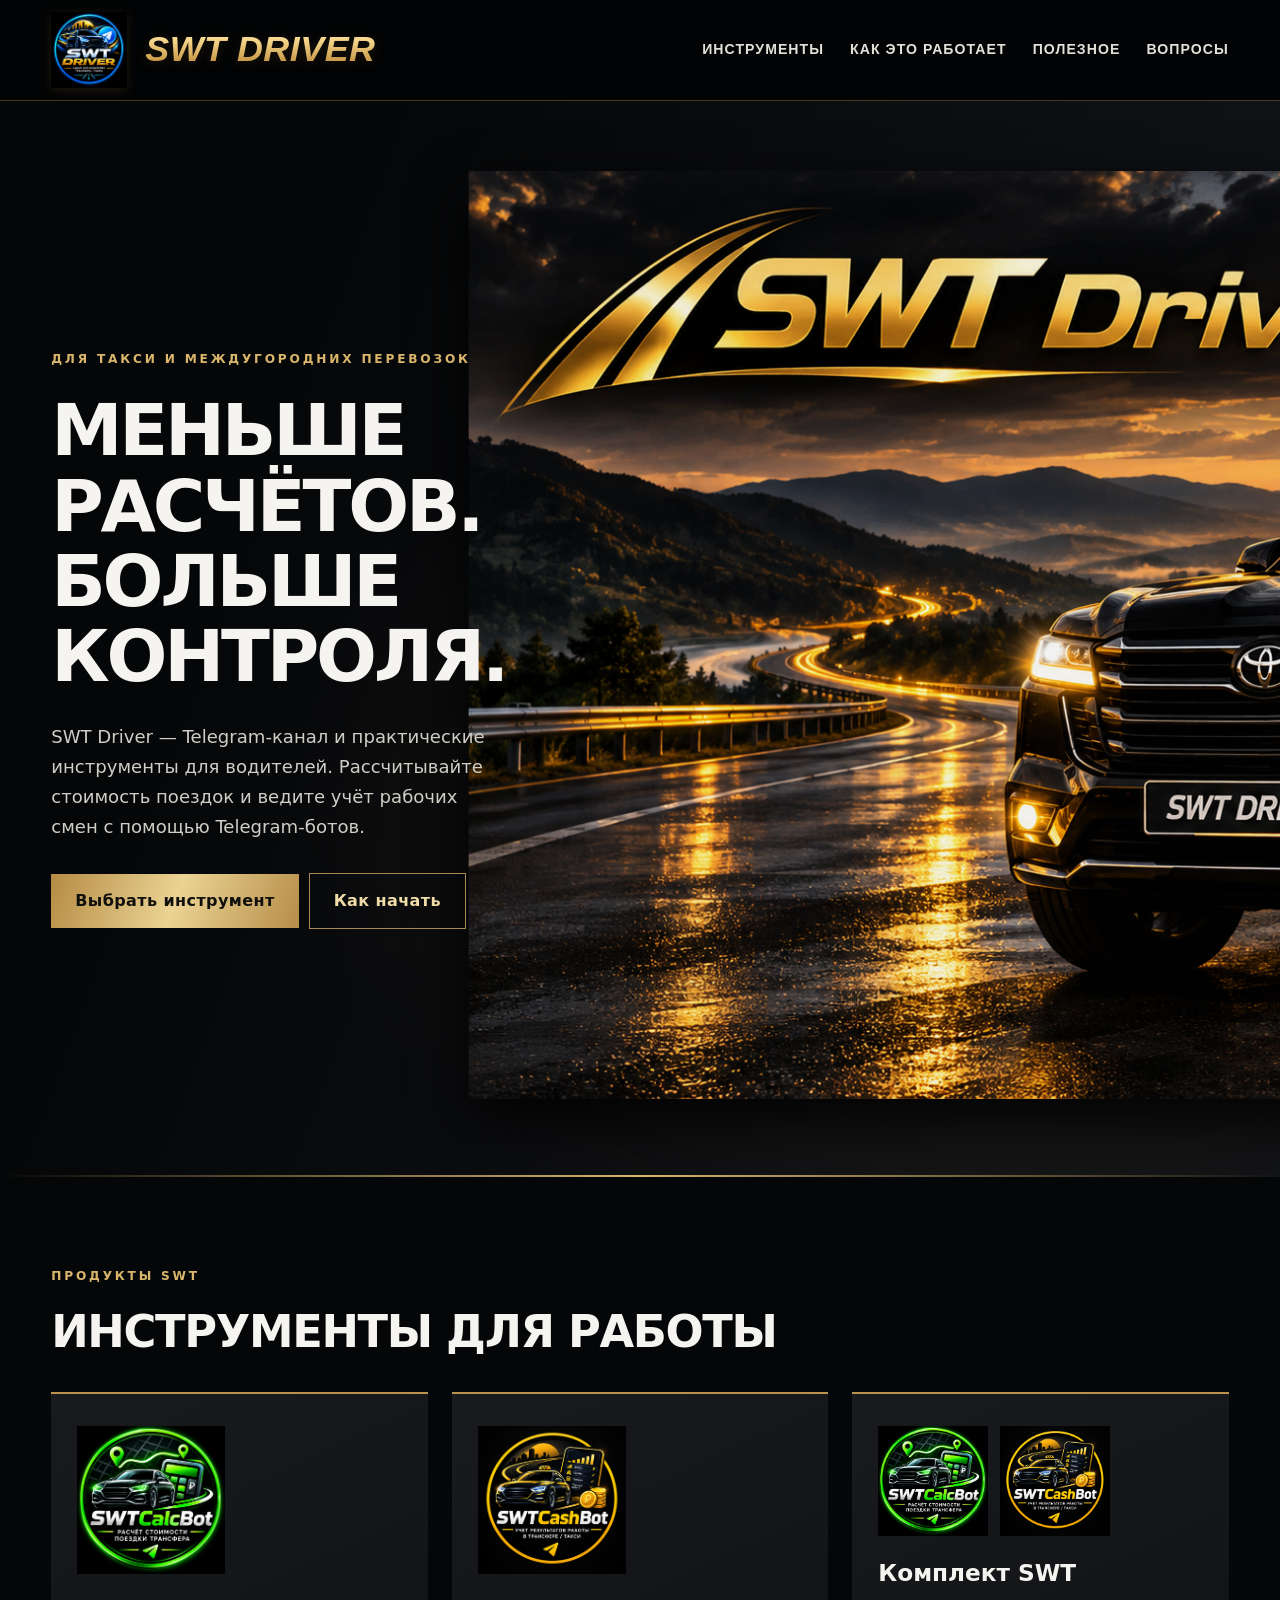
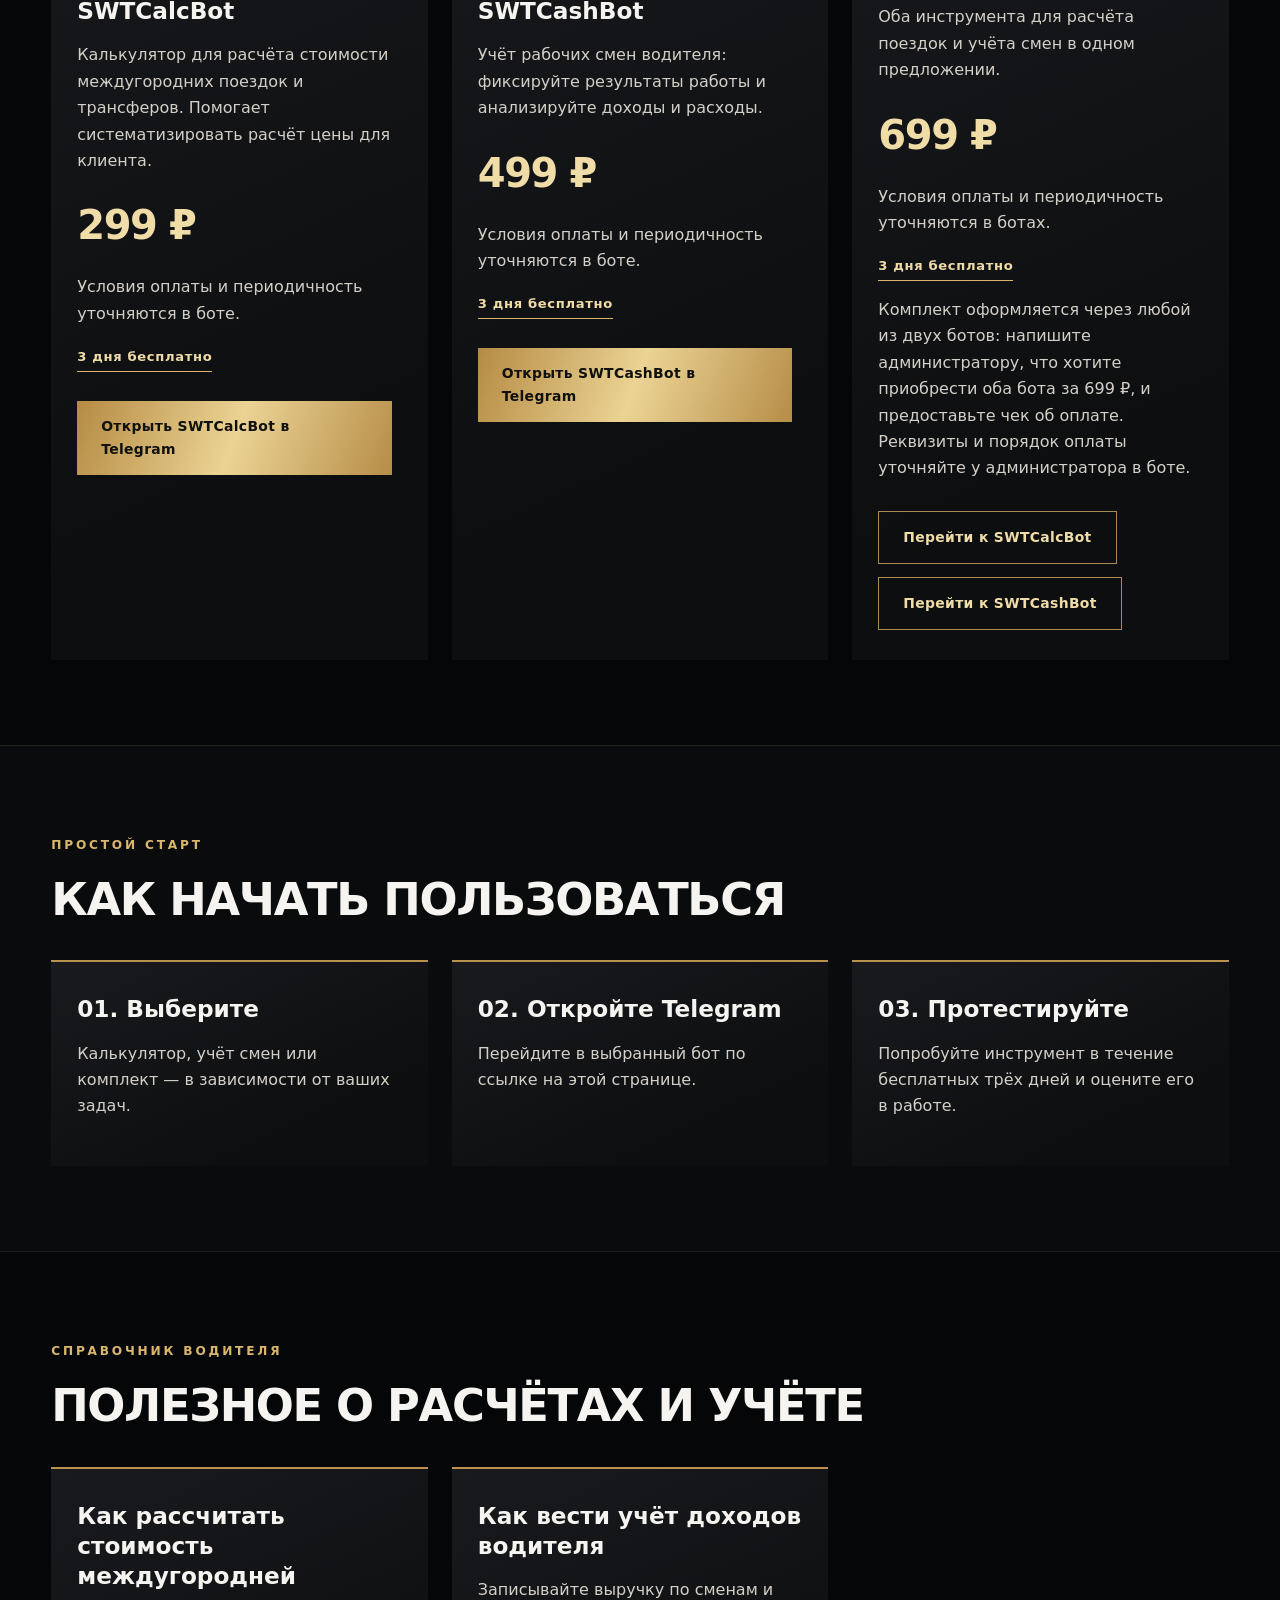
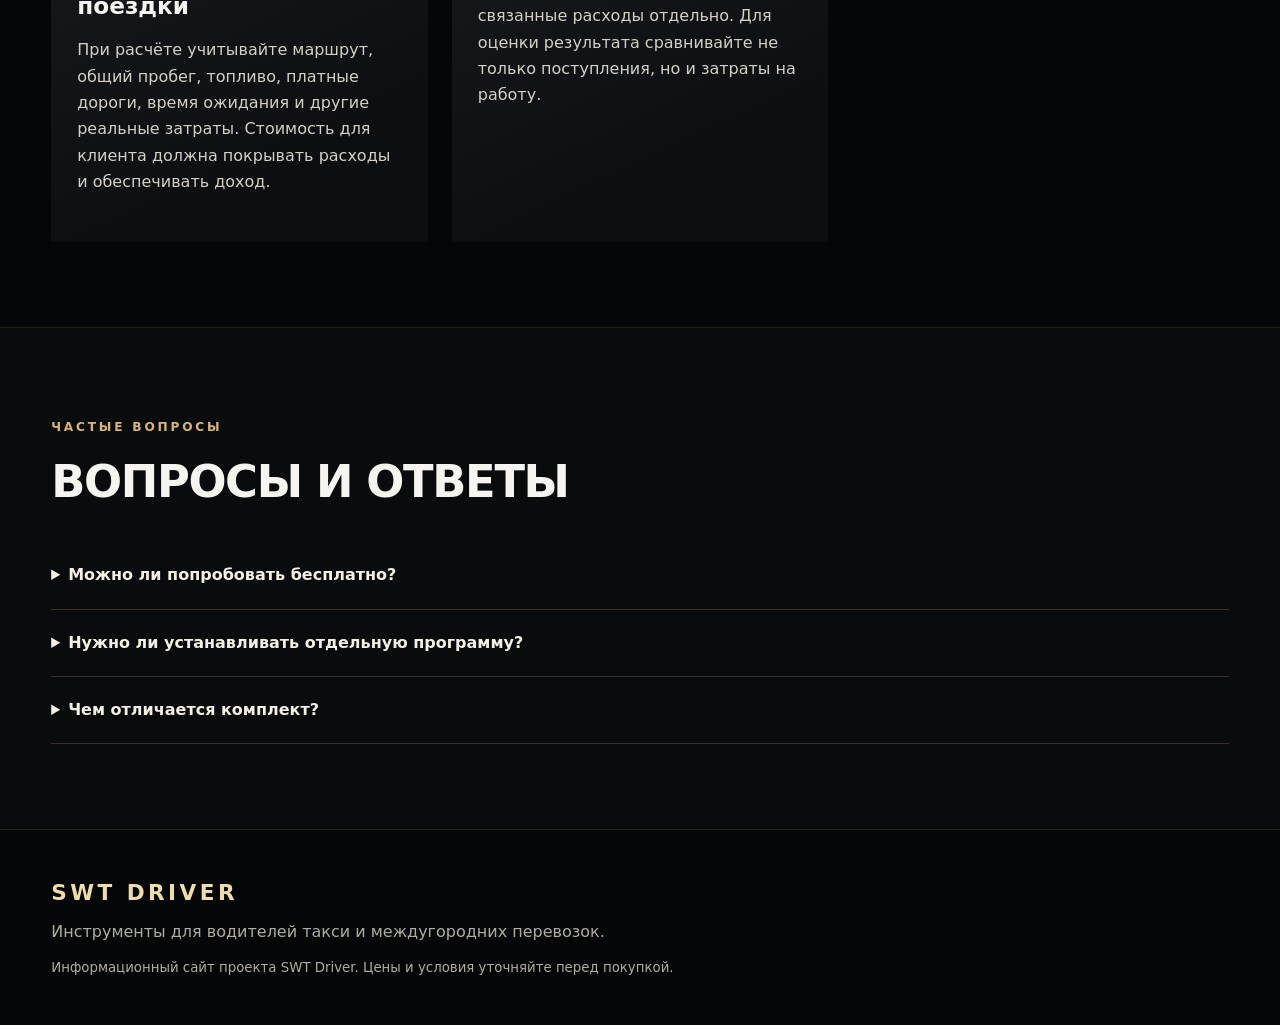
==== commit 412be69d: "Replace SVG vehicle with uploaded Toyota hero image" ====
--- a/index.html
+++ b/index.html
@@ -1 +1 @@
-<!doctype html><html lang="ru"><head><meta charset="utf-8"><meta name="viewport" content="width=device-width,initial-scale=1"><title>SWT Driver — инструменты для водителей такси и трансфера</title><meta name="description" content="SWT Driver: калькулятор стоимости междугородних поездок SWTCalcBot и учёт смен водителя SWTCashBot. Тарифы 299 ₽, 499 ₽ и комплект 699 ₽. Пробный период 3 дня."><meta name="robots" content="index,follow"><meta property="og:title" content="SWT Driver — инструменты для водителей"><meta property="og:description" content="Калькулятор поездок и учёт смен в Telegram. Пробный период 3 дня."><meta property="og:type" content="website"><link rel="icon" type="image/png" href="swt-driver-logo.png"><meta property="og:image" content="https://skysteell.github.io/SWTDriverSite/swt-driver-logo.png"><link rel="stylesheet" href="styles.css"></head><body><header><nav class="wrap"><a class="brand" href="#top"><img class="brand-logo" src="swt-driver-logo.png" alt="" width="48" height="48">SWT DRIVER</a><div class="links"><a href="#products">Инструменты</a><a href="#how">Как это работает</a><a href="#guide">Полезное</a><a href="#faq">Вопросы</a></div></nav></header><main id="top"><div class="hero"><div class="wrap"><div class="hero-content"><div class="eyebrow">Для такси и междугородних перевозок</div><h1>Меньше расчётов.<br>Больше контроля.</h1><p class="lead">SWT Driver — Telegram-канал и практические инструменты для водителей. Рассчитывайте стоимость поездок и ведите учёт рабочих смен с помощью Telegram-ботов.</p><a class="btn" href="#products">Выбрать инструмент</a><a class="btn alt" href="#how">Как начать</a></div><div class="hero-art" aria-hidden="true"><svg viewBox="0 0 780 460" role="img"><defs><linearGradient id="metal" x1="0" x2="1"><stop stop-color="#74511e"/><stop offset=".45" stop-color="#e4c985"/><stop offset="1" stop-color="#866126"/></linearGradient><linearGradient id="glass" x1="0" x2="1"><stop stop-color="#161c24"/><stop offset="1" stop-color="#080a0c"/></linearGradient></defs><path d="M35 354 Q180 325 270 290 L360 190 Q390 165 458 165 L603 184 Q630 190 656 232 L710 270 747 287 750 349 Q690 372 620 366 L190 366 Q100 366 35 354Z" fill="#101317" stroke="url(#metal)" stroke-width="3"/><path d="M284 287 377 204 Q395 188 452 188 L595 202 641 264Z" fill="url(#glass)" stroke="#8e774c" stroke-width="2"/><path d="M450 189 439 278" stroke="#aa8c53" stroke-width="2"/><path d="M42 335 Q220 350 741 327" stroke="#b18a45" stroke-width="3" fill="none"/><path d="M670 280 731 294 726 306 662 303Z" fill="#f5d99d"/><path d="M47 313 97 301 118 311 43 327Z" fill="#c8a25d"/><circle cx="195" cy="356" r="61" fill="#050607" stroke="#c8a25d" stroke-width="4"/><circle cx="195" cy="356" r="34" fill="#1b1d20" stroke="#716142" stroke-width="4"/><circle cx="612" cy="356" r="61" fill="#050607" stroke="#c8a25d" stroke-width="4"/><circle cx="612" cy="356" r="34" fill="#1b1d20" stroke="#716142" stroke-width="4"/><path d="M0 424H780" stroke="#b18a45" stroke-opacity=".5" stroke-width="2"/></svg><span class="art-caption">SOUTH WIND TRANSFER / SWT DRIVER</span></div></div></div><section id="products"><div class="wrap"><span class="eyebrow">Продукты SWT</span><h2>Инструменты для работы</h2><div class="grid"><article class="card"><img class="product-logo" src="swtcalc-logo.png" alt="Логотип SWTCalcBot" loading="lazy" width="148" height="148"><h3>SWTCalcBot</h3><p>Калькулятор для расчёта стоимости междугородних поездок и трансферов. Помогает систематизировать расчёт цены для клиента.</p><div class="price">299 ₽</div><p class="muted">Условия оплаты и периодичность уточняются в боте.</p><p><span class="tag">3 дня бесплатно</span></p><a class="btn" href="https://t.me/SWTCalcBot" target="_blank" rel="noopener noreferrer">Открыть SWTCalcBot в Telegram</a></article><article class="card"><img class="product-logo" src="swtcash-logo.png" alt="Логотип SWTCashBot" loading="lazy" width="148" height="148"><h3>SWTCashBot</h3><p>Учёт рабочих смен водителя: фиксируйте результаты работы и анализируйте доходы и расходы.</p><div class="price">499 ₽</div><p class="muted">Условия оплаты и периодичность уточняются в боте.</p><p><span class="tag">3 дня бесплатно</span></p><a class="btn" href="https://t.me/SWT_Cash_Bot" target="_blank" rel="noopener noreferrer">Открыть SWTCashBot в Telegram</a></article><article class="card"><div class="bundle-logos"><img src="swtcalc-logo.png" alt="SWTCalcBot" loading="lazy" width="110" height="110"><img src="swtcash-logo.png" alt="SWTCashBot" loading="lazy" width="110" height="110"></div><h3>Комплект SWT</h3><p>Оба инструмента для расчёта поездок и учёта смен в одном предложении.</p><div class="price">699 ₽</div><p class="muted">Условия оплаты и периодичность уточняются в ботах.</p><p><span class="tag">3 дня бесплатно</span></p><p>Комплект оформляется через любой из двух ботов: напишите администратору, что хотите приобрести оба бота за 699 ₽, и предоставьте чек об оплате. Реквизиты и порядок оплаты уточняйте у администратора в боте.</p><a class="btn alt" href="https://t.me/SWTCalcBot" target="_blank" rel="noopener noreferrer">Перейти к SWTCalcBot</a><a class="btn alt" href="https://t.me/SWT_Cash_Bot" target="_blank" rel="noopener noreferrer">Перейти к SWTCashBot</a></article></div></div></section><section id="how"><div class="wrap"><span class="eyebrow">Простой старт</span><h2>Как начать пользоваться</h2><div class="grid"><div class="card"><h3>01. Выберите</h3><p>Калькулятор, учёт смен или комплект — в зависимости от ваших задач.</p></div><div class="card"><h3>02. Откройте Telegram</h3><p>Перейдите в выбранный бот по ссылке на этой странице.</p></div><div class="card"><h3>03. Протестируйте</h3><p>Попробуйте инструмент в течение бесплатных трёх дней и оцените его в работе.</p></div></div></div></section><section id="guide"><div class="wrap"><span class="eyebrow">Справочник водителя</span><h2>Полезное о расчётах и учёте</h2><div class="grid"><article class="card"><h3>Как рассчитать стоимость междугородней поездки</h3><p>При расчёте учитывайте маршрут, общий пробег, топливо, платные дороги, время ожидания и другие реальные затраты. Стоимость для клиента должна покрывать расходы и обеспечивать доход.</p></article><article class="card"><h3>Как вести учёт доходов водителя</h3><p>Записывайте выручку по сменам и связанные расходы отдельно. Для оценки результата сравнивайте не только поступления, но и затраты на работу.</p></article></div></div></section><section id="faq" class="faq"><div class="wrap"><span class="eyebrow">Частые вопросы</span><h2>Вопросы и ответы</h2><details><summary>Можно ли попробовать бесплатно?</summary><p>Да, заявлен пробный период 3 дня. Точные условия активации проверяйте в соответствующем боте.</p></details><details><summary>Нужно ли устанавливать отдельную программу?</summary><p>Инструменты работают через Telegram.</p></details><details><summary>Чем отличается комплект?</summary><p>Комплект объединяет SWTCalcBot и SWTCashBot по указанной цене 699 ₽.</p></details></div></section></main><footer><div class="wrap"><strong class="footer-brand">SWT DRIVER</strong><p>Инструменты для водителей такси и междугородних перевозок.</p><small>Информационный сайт проекта SWT Driver. Цены и условия уточняйте перед покупкой.</small></div></footer></body></html>+<!doctype html><html lang="ru"><head><meta charset="utf-8"><meta name="viewport" content="width=device-width,initial-scale=1"><title>SWT Driver — инструменты для водителей такси и трансфера</title><meta name="description" content="SWT Driver: калькулятор стоимости междугородних поездок SWTCalcBot и учёт смен водителя SWTCashBot. Тарифы 299 ₽, 499 ₽ и комплект 699 ₽. Пробный период 3 дня."><meta name="robots" content="index,follow"><meta property="og:title" content="SWT Driver — инструменты для водителей"><meta property="og:description" content="Калькулятор поездок и учёт смен в Telegram. Пробный период 3 дня."><meta property="og:type" content="website"><link rel="icon" type="image/png" href="swt-driver-logo.png"><meta property="og:image" content="https://skysteell.github.io/SWTDriverSite/swt-driver-logo.png"><link rel="stylesheet" href="styles.css"></head><body><header><nav class="wrap"><a class="brand" href="#top"><img class="brand-logo" src="swt-driver-logo.png" alt="" width="48" height="48">SWT DRIVER</a><div class="links"><a href="#products">Инструменты</a><a href="#how">Как это работает</a><a href="#guide">Полезное</a><a href="#faq">Вопросы</a></div></nav></header><main id="top"><div class="hero"><div class="wrap"><div class="hero-content"><div class="eyebrow">Для такси и междугородних перевозок</div><h1>Меньше расчётов.<br>Больше контроля.</h1><p class="lead">SWT Driver — Telegram-канал и практические инструменты для водителей. Рассчитывайте стоимость поездок и ведите учёт рабочих смен с помощью Telegram-ботов.</p><a class="btn" href="#products">Выбрать инструмент</a><a class="btn alt" href="#how">Как начать</a></div><div class="hero-art"><img src="swt-hero.png" alt="Чёрный автомобиль Toyota на горной дороге в фирменной чёрно-золотой стилистике SWT Driver" width="1648" height="928" fetchpriority="high" decoding="async"></div></div></div><section id="products"><div class="wrap"><span class="eyebrow">Продукты SWT</span><h2>Инструменты для работы</h2><div class="grid"><article class="card"><img class="product-logo" src="swtcalc-logo.png" alt="Логотип SWTCalcBot" loading="lazy" width="148" height="148"><h3>SWTCalcBot</h3><p>Калькулятор для расчёта стоимости междугородних поездок и трансферов. Помогает систематизировать расчёт цены для клиента.</p><div class="price">299 ₽</div><p class="muted">Условия оплаты и периодичность уточняются в боте.</p><p><span class="tag">3 дня бесплатно</span></p><a class="btn" href="https://t.me/SWTCalcBot" target="_blank" rel="noopener noreferrer">Открыть SWTCalcBot в Telegram</a></article><article class="card"><img class="product-logo" src="swtcash-logo.png" alt="Логотип SWTCashBot" loading="lazy" width="148" height="148"><h3>SWTCashBot</h3><p>Учёт рабочих смен водителя: фиксируйте результаты работы и анализируйте доходы и расходы.</p><div class="price">499 ₽</div><p class="muted">Условия оплаты и периодичность уточняются в боте.</p><p><span class="tag">3 дня бесплатно</span></p><a class="btn" href="https://t.me/SWT_Cash_Bot" target="_blank" rel="noopener noreferrer">Открыть SWTCashBot в Telegram</a></article><article class="card"><div class="bundle-logos"><img src="swtcalc-logo.png" alt="SWTCalcBot" loading="lazy" width="110" height="110"><img src="swtcash-logo.png" alt="SWTCashBot" loading="lazy" width="110" height="110"></div><h3>Комплект SWT</h3><p>Оба инструмента для расчёта поездок и учёта смен в одном предложении.</p><div class="price">699 ₽</div><p class="muted">Условия оплаты и периодичность уточняются в ботах.</p><p><span class="tag">3 дня бесплатно</span></p><p>Комплект оформляется через любой из двух ботов: напишите администратору, что хотите приобрести оба бота за 699 ₽, и предоставьте чек об оплате. Реквизиты и порядок оплаты уточняйте у администратора в боте.</p><a class="btn alt" href="https://t.me/SWTCalcBot" target="_blank" rel="noopener noreferrer">Перейти к SWTCalcBot</a><a class="btn alt" href="https://t.me/SWT_Cash_Bot" target="_blank" rel="noopener noreferrer">Перейти к SWTCashBot</a></article></div></div></section><section id="how"><div class="wrap"><span class="eyebrow">Простой старт</span><h2>Как начать пользоваться</h2><div class="grid"><div class="card"><h3>01. Выберите</h3><p>Калькулятор, учёт смен или комплект — в зависимости от ваших задач.</p></div><div class="card"><h3>02. Откройте Telegram</h3><p>Перейдите в выбранный бот по ссылке на этой странице.</p></div><div class="card"><h3>03. Протестируйте</h3><p>Попробуйте инструмент в течение бесплатных трёх дней и оцените его в работе.</p></div></div></div></section><section id="guide"><div class="wrap"><span class="eyebrow">Справочник водителя</span><h2>Полезное о расчётах и учёте</h2><div class="grid"><article class="card"><h3>Как рассчитать стоимость междугородней поездки</h3><p>При расчёте учитывайте маршрут, общий пробег, топливо, платные дороги, время ожидания и другие реальные затраты. Стоимость для клиента должна покрывать расходы и обеспечивать доход.</p></article><article class="card"><h3>Как вести учёт доходов водителя</h3><p>Записывайте выручку по сменам и связанные расходы отдельно. Для оценки результата сравнивайте не только поступления, но и затраты на работу.</p></article></div></div></section><section id="faq" class="faq"><div class="wrap"><span class="eyebrow">Частые вопросы</span><h2>Вопросы и ответы</h2><details><summary>Можно ли попробовать бесплатно?</summary><p>Да, заявлен пробный период 3 дня. Точные условия активации проверяйте в соответствующем боте.</p></details><details><summary>Нужно ли устанавливать отдельную программу?</summary><p>Инструменты работают через Telegram.</p></details><details><summary>Чем отличается комплект?</summary><p>Комплект объединяет SWTCalcBot и SWTCashBot по указанной цене 699 ₽.</p></details></div></section></main><footer><div class="wrap"><strong class="footer-brand">SWT DRIVER</strong><p>Инструменты для водителей такси и междугородних перевозок.</p><small>Информационный сайт проекта SWT Driver. Цены и условия уточняйте перед покупкой.</small></div></footer></body></html>
--- a/styles.css
+++ b/styles.css
@@ -1,3 +1,12 @@
 :root{color-scheme:dark;--gold:#d9b66b;--gold-light:#f0dca7;--bg:#050607;--panel:#0e1013;--text:#f5f4f0;--muted:#b1aca2}*{box-sizing:border-box}html{scroll-behavior:smooth}body{margin:0;background:var(--bg);color:var(--text);font:16px/1.65 system-ui,-apple-system,Segoe UI,sans-serif;-webkit-font-smoothing:antialiased}a{color:var(--gold)}.wrap{width:min(1200px,92%);margin:auto}header{position:sticky;top:0;z-index:10;background:#050607f5;border-bottom:1px solid #2b261c;backdrop-filter:blur(14px)}nav{display:flex;align-items:center;justify-content:space-between;gap:16px;padding:20px 0;flex-wrap:wrap}.brand,.footer-brand{font-weight:900;letter-spacing:.16em;color:var(--gold-light);text-decoration:none;font-size:1.35rem}.brand:before{content:"◆";font-size:.65em;margin-right:13px;color:var(--gold)}.links{display:flex;gap:26px;flex-wrap:wrap}.links a{text-decoration:none;color:#e3e0d8;font-size:.88rem;text-transform:uppercase;letter-spacing:.055em}.links a:hover{color:var(--gold)}.hero{min-height:610px;display:flex;align-items:center;overflow:hidden;background:radial-gradient(ellipse at 78% 65%,#4b361b52,transparent 50%),linear-gradient(110deg,#050607 20%,#101216 80%);position:relative}.hero:after{content:"";position:absolute;bottom:0;left:0;right:0;height:2px;background:linear-gradient(90deg,transparent,var(--gold),transparent)}.hero>.wrap{display:grid;grid-template-columns:1.05fr 1fr;align-items:center;gap:18px;padding:70px 0}.hero-content{position:relative;z-index:2}.eyebrow{color:var(--gold);text-transform:uppercase;letter-spacing:.23em;font-size:.76rem;font-weight:750}h1{font-size:clamp(2.7rem,5.6vw,5.2rem);line-height:1.05;letter-spacing:-.045em;margin:24px 0 28px;text-transform:uppercase}h2{font-size:clamp(1.9rem,3.5vw,3.1rem);line-height:1.17;letter-spacing:-.03em;text-transform:uppercase;margin:17px 0 34px}h3{font-size:1.45rem;margin:0 0 14px;line-height:1.3}p{max-width:760px}.lead{font-size:1.13rem;color:#d0cdc6;max-width:590px}.btn{display:inline-block;padding:14px 24px;background:linear-gradient(110deg,#b58b43,#ebd394,#b68d48);color:#10100d;text-decoration:none;font-weight:850;margin:13px 10px 0 0;letter-spacing:.025em;transition:filter .2s,transform .2s;border:0;border-radius:0}.btn:hover{filter:brightness(1.13);transform:translateY(-2px)}.btn.alt{background:transparent;border:1px solid #a98a52;color:var(--gold-light)}.hero-art{width:112%;transform:translateX(-3%);opacity:.95;filter:drop-shadow(0 22px 32px #000)}.hero-art svg{display:block;width:100%;height:auto}.art-caption{display:block;text-align:center;font-size:.65rem;letter-spacing:.3em;color:#94784b}section{padding:85px 0;border-bottom:1px solid #211f1a}section:nth-of-type(even){background:#090b0d}.grid{display:grid;grid-template-columns:repeat(3,minmax(0,1fr));gap:24px}.card{padding:32px 26px 30px;background:linear-gradient(155deg,#181a1d,#0c0e10 75%);border:0;border-top:2px solid #b9934d;border-radius:0;min-width:0}.card p{color:#d4d0c8}.price{font-size:2.5rem;color:var(--gold-light);font-weight:850;margin:18px 0 4px;letter-spacing:-.035em}.muted,small{color:var(--muted)}.tag{display:inline-block;border-bottom:1px solid var(--gold);padding:3px 0;color:var(--gold-light);font-size:.82rem;font-weight:700;letter-spacing:.05em}.card .btn{font-size:.87rem;max-width:100%;overflow-wrap:anywhere}.faq details{padding:20px 0;border-bottom:1px solid #383025}.faq summary{cursor:pointer;font-weight:700;color:#f5f0e5}.faq details p{color:#c9c5bd}footer{padding:45px 0;background:#050607;color:var(--muted)}footer p{margin:8px 0}::selection{background:#a77d38;color:#fff}@media(max-width:900px){.hero>.wrap{grid-template-columns:1fr}.hero-art{width:min(700px,100%);margin:auto;transform:none}.hero{min-height:0}.grid{grid-template-columns:repeat(2,minmax(0,1fr))}}@media(max-width:620px){nav{padding:15px 0}.links{gap:13px}.links a{font-size:.73rem}.hero>.wrap{padding:62px 0 40px}.hero-art{margin-top:10px}.grid{grid-template-columns:1fr}.card{padding:25px 22px}section{padding:55px 0}.btn{padding:12px 17px}.art-caption{font-size:.52rem}}
 /* Original SWT logos */
 .brand{display:inline-flex;align-items:center;gap:12px}.brand:before{display:none}.brand-logo{display:block;width:48px;height:48px;object-fit:contain}.product-logo{display:block;width:148px;height:148px;object-fit:contain;margin:0 0 22px}.bundle-logos{display:flex;align-items:center;gap:12px;margin:0 0 22px}.bundle-logos img{width:110px;height:110px;object-fit:contain}@media(max-width:620px){.brand-logo{width:38px;height:38px}.brand{font-size:1.12rem}.product-logo{width:120px;height:120px}.bundle-logos img{width:96px;height:96px}}
+
+/* SWT Driver branded masthead */
+header{background:#030405f7;border-bottom:1px solid #49391f}
+nav{min-height:100px;padding:12px 0}
+.brand{font-family:Impact,"Arial Narrow","Roboto Condensed",Arial,sans-serif;font-weight:900;font-size:clamp(1.5rem,2.8vw,2.5rem);font-style:italic;letter-spacing:.015em;line-height:1;text-transform:uppercase;background:linear-gradient(180deg,#fff1c7 0%,#f5d58a 38%,#b98532 74%,#f3d68b 100%);-webkit-background-clip:text;background-clip:text;color:transparent;filter:drop-shadow(0 2px 5px #b58b432b);gap:18px}
+.brand:before{content:none!important;display:none!important}
+.brand-logo{width:76px;height:76px;object-fit:contain;flex:none}
+.links a{font-family:"Arial Narrow",Arial,sans-serif;font-weight:750;letter-spacing:.075em}
+@media(max-width:620px){nav{min-height:72px;padding:10px 0}.brand{font-size:1.6rem;gap:10px}.brand-logo{width:52px;height:52px}.links{width:100%;justify-content:space-between;gap:8px}.links a{font-size:.68rem}}
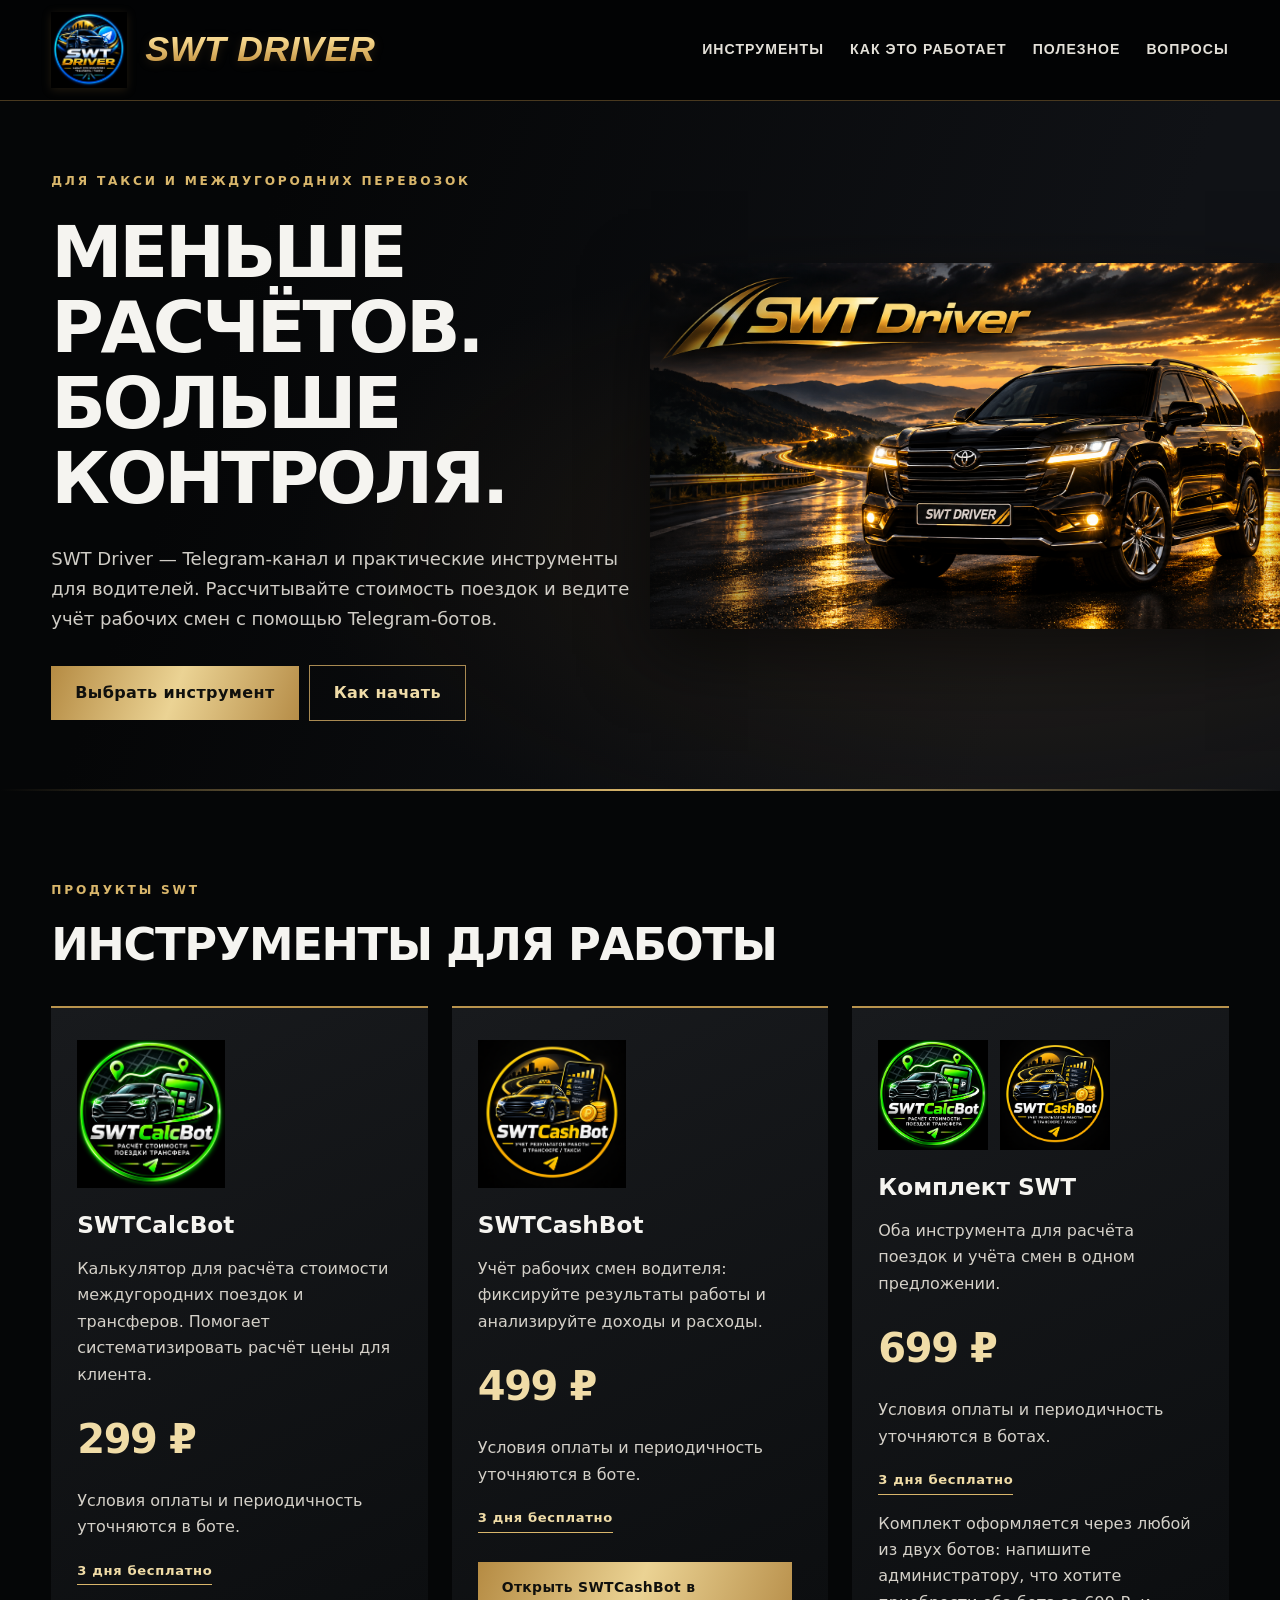
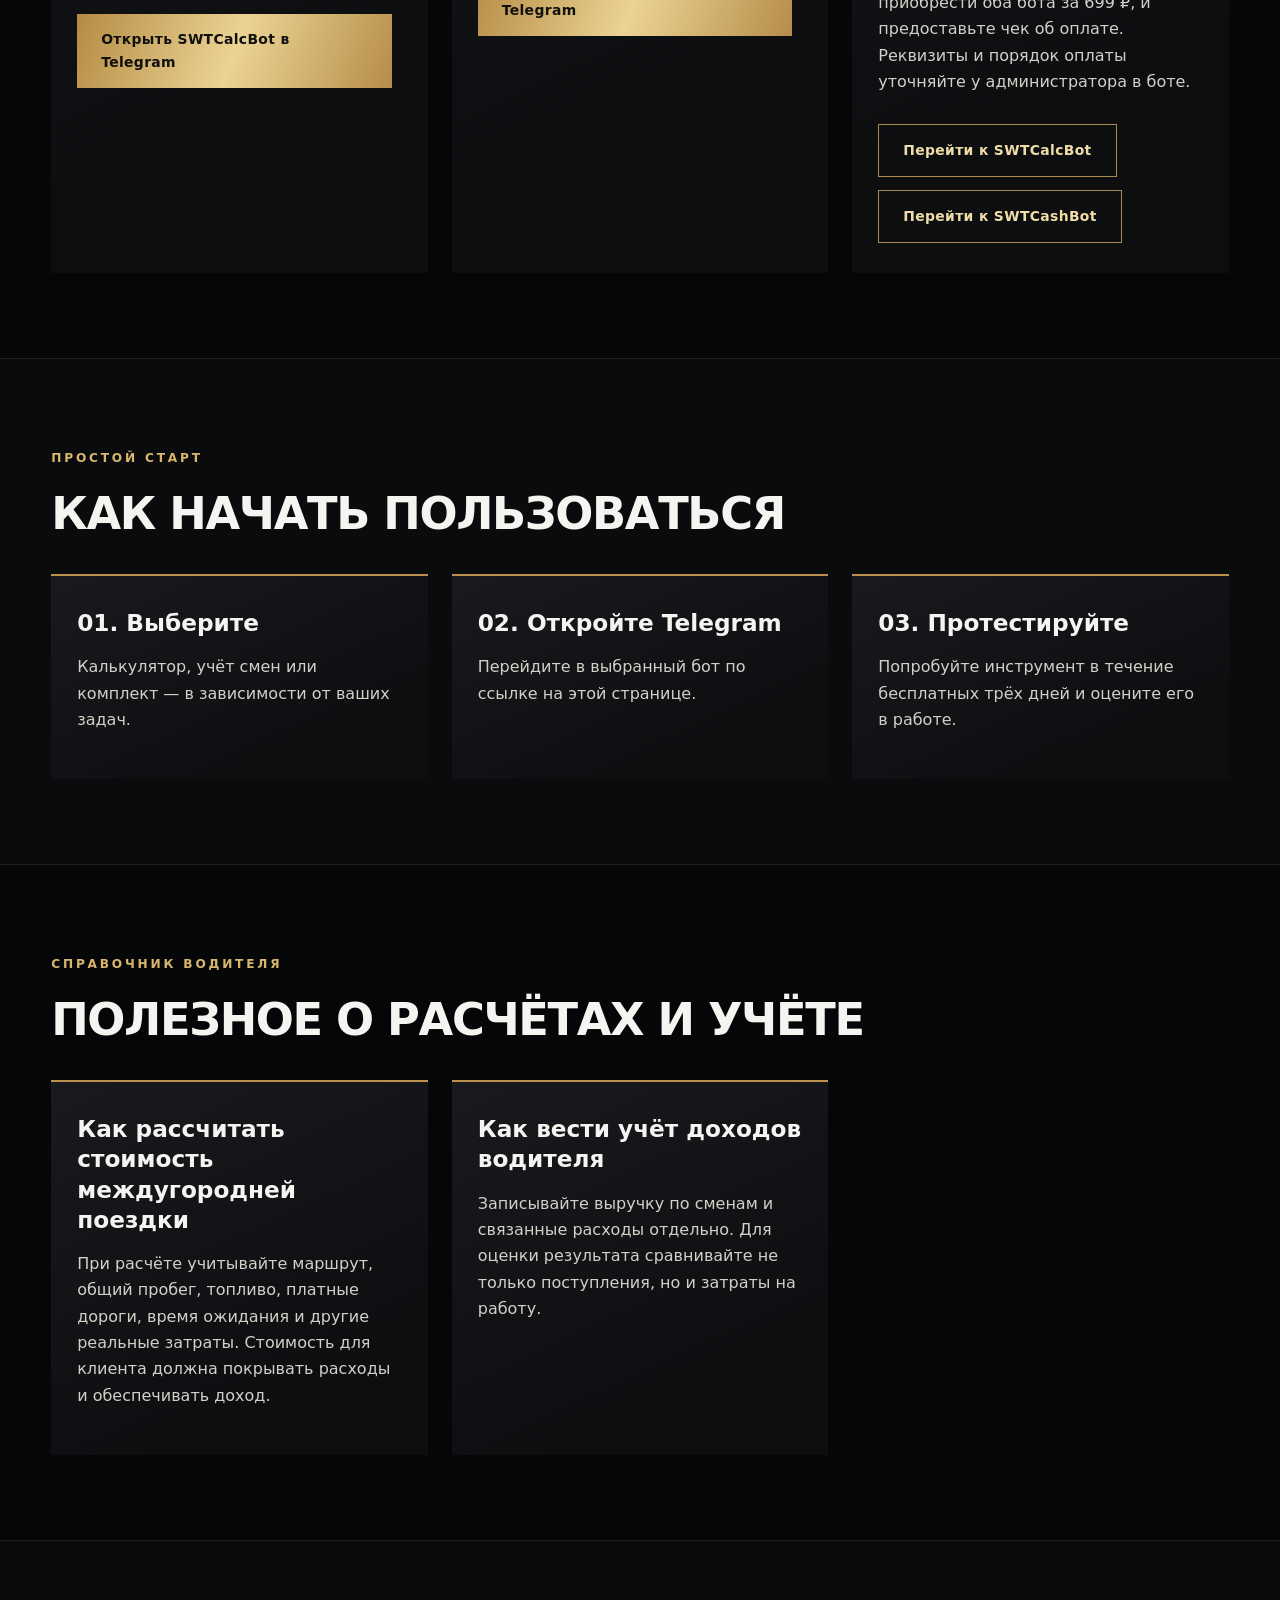
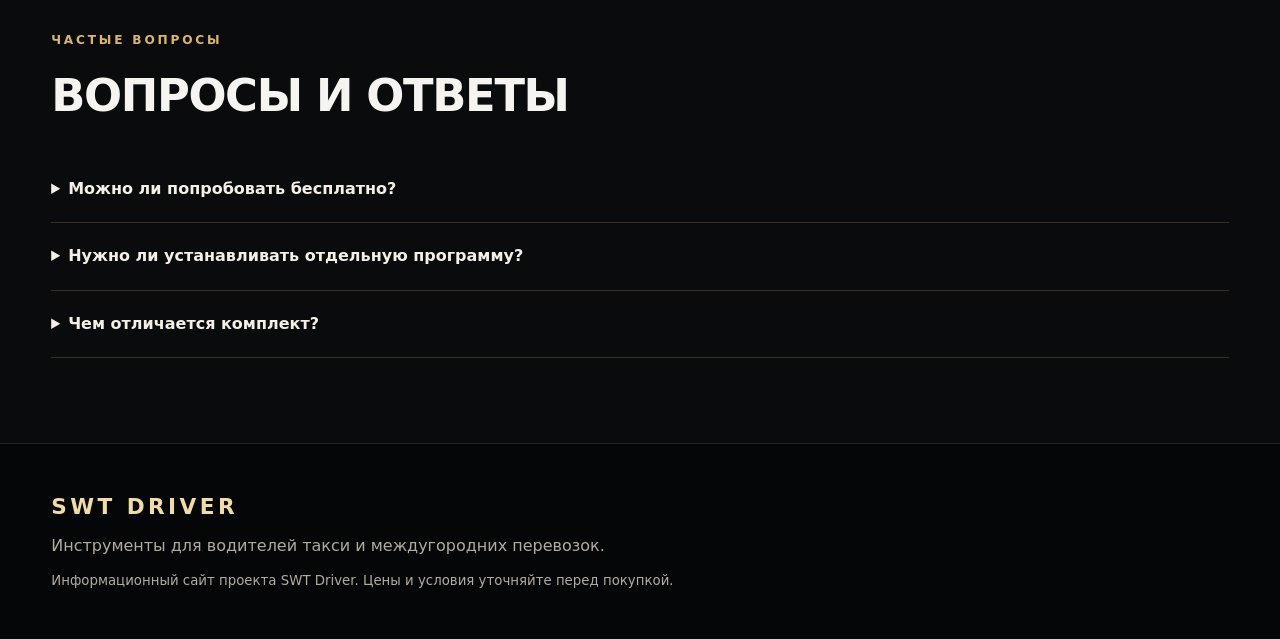
==== commit f834b3ee: "Bust browser cache for new hero and header styles" ====
--- a/index.html
+++ b/index.html
@@ -1 +1 @@
-<!doctype html><html lang="ru"><head><meta charset="utf-8"><meta name="viewport" content="width=device-width,initial-scale=1"><title>SWT Driver — инструменты для водителей такси и трансфера</title><meta name="description" content="SWT Driver: калькулятор стоимости междугородних поездок SWTCalcBot и учёт смен водителя SWTCashBot. Тарифы 299 ₽, 499 ₽ и комплект 699 ₽. Пробный период 3 дня."><meta name="robots" content="index,follow"><meta property="og:title" content="SWT Driver — инструменты для водителей"><meta property="og:description" content="Калькулятор поездок и учёт смен в Telegram. Пробный период 3 дня."><meta property="og:type" content="website"><link rel="icon" type="image/png" href="swt-driver-logo.png"><meta property="og:image" content="https://skysteell.github.io/SWTDriverSite/swt-driver-logo.png"><link rel="stylesheet" href="styles.css"></head><body><header><nav class="wrap"><a class="brand" href="#top"><img class="brand-logo" src="swt-driver-logo.png" alt="" width="48" height="48">SWT DRIVER</a><div class="links"><a href="#products">Инструменты</a><a href="#how">Как это работает</a><a href="#guide">Полезное</a><a href="#faq">Вопросы</a></div></nav></header><main id="top"><div class="hero"><div class="wrap"><div class="hero-content"><div class="eyebrow">Для такси и междугородних перевозок</div><h1>Меньше расчётов.<br>Больше контроля.</h1><p class="lead">SWT Driver — Telegram-канал и практические инструменты для водителей. Рассчитывайте стоимость поездок и ведите учёт рабочих смен с помощью Telegram-ботов.</p><a class="btn" href="#products">Выбрать инструмент</a><a class="btn alt" href="#how">Как начать</a></div><div class="hero-art"><img src="swt-hero.png" alt="Чёрный автомобиль Toyota на горной дороге в фирменной чёрно-золотой стилистике SWT Driver" width="1648" height="928" fetchpriority="high" decoding="async"></div></div></div><section id="products"><div class="wrap"><span class="eyebrow">Продукты SWT</span><h2>Инструменты для работы</h2><div class="grid"><article class="card"><img class="product-logo" src="swtcalc-logo.png" alt="Логотип SWTCalcBot" loading="lazy" width="148" height="148"><h3>SWTCalcBot</h3><p>Калькулятор для расчёта стоимости междугородних поездок и трансферов. Помогает систематизировать расчёт цены для клиента.</p><div class="price">299 ₽</div><p class="muted">Условия оплаты и периодичность уточняются в боте.</p><p><span class="tag">3 дня бесплатно</span></p><a class="btn" href="https://t.me/SWTCalcBot" target="_blank" rel="noopener noreferrer">Открыть SWTCalcBot в Telegram</a></article><article class="card"><img class="product-logo" src="swtcash-logo.png" alt="Логотип SWTCashBot" loading="lazy" width="148" height="148"><h3>SWTCashBot</h3><p>Учёт рабочих смен водителя: фиксируйте результаты работы и анализируйте доходы и расходы.</p><div class="price">499 ₽</div><p class="muted">Условия оплаты и периодичность уточняются в боте.</p><p><span class="tag">3 дня бесплатно</span></p><a class="btn" href="https://t.me/SWT_Cash_Bot" target="_blank" rel="noopener noreferrer">Открыть SWTCashBot в Telegram</a></article><article class="card"><div class="bundle-logos"><img src="swtcalc-logo.png" alt="SWTCalcBot" loading="lazy" width="110" height="110"><img src="swtcash-logo.png" alt="SWTCashBot" loading="lazy" width="110" height="110"></div><h3>Комплект SWT</h3><p>Оба инструмента для расчёта поездок и учёта смен в одном предложении.</p><div class="price">699 ₽</div><p class="muted">Условия оплаты и периодичность уточняются в ботах.</p><p><span class="tag">3 дня бесплатно</span></p><p>Комплект оформляется через любой из двух ботов: напишите администратору, что хотите приобрести оба бота за 699 ₽, и предоставьте чек об оплате. Реквизиты и порядок оплаты уточняйте у администратора в боте.</p><a class="btn alt" href="https://t.me/SWTCalcBot" target="_blank" rel="noopener noreferrer">Перейти к SWTCalcBot</a><a class="btn alt" href="https://t.me/SWT_Cash_Bot" target="_blank" rel="noopener noreferrer">Перейти к SWTCashBot</a></article></div></div></section><section id="how"><div class="wrap"><span class="eyebrow">Простой старт</span><h2>Как начать пользоваться</h2><div class="grid"><div class="card"><h3>01. Выберите</h3><p>Калькулятор, учёт смен или комплект — в зависимости от ваших задач.</p></div><div class="card"><h3>02. Откройте Telegram</h3><p>Перейдите в выбранный бот по ссылке на этой странице.</p></div><div class="card"><h3>03. Протестируйте</h3><p>Попробуйте инструмент в течение бесплатных трёх дней и оцените его в работе.</p></div></div></div></section><section id="guide"><div class="wrap"><span class="eyebrow">Справочник водителя</span><h2>Полезное о расчётах и учёте</h2><div class="grid"><article class="card"><h3>Как рассчитать стоимость междугородней поездки</h3><p>При расчёте учитывайте маршрут, общий пробег, топливо, платные дороги, время ожидания и другие реальные затраты. Стоимость для клиента должна покрывать расходы и обеспечивать доход.</p></article><article class="card"><h3>Как вести учёт доходов водителя</h3><p>Записывайте выручку по сменам и связанные расходы отдельно. Для оценки результата сравнивайте не только поступления, но и затраты на работу.</p></article></div></div></section><section id="faq" class="faq"><div class="wrap"><span class="eyebrow">Частые вопросы</span><h2>Вопросы и ответы</h2><details><summary>Можно ли попробовать бесплатно?</summary><p>Да, заявлен пробный период 3 дня. Точные условия активации проверяйте в соответствующем боте.</p></details><details><summary>Нужно ли устанавливать отдельную программу?</summary><p>Инструменты работают через Telegram.</p></details><details><summary>Чем отличается комплект?</summary><p>Комплект объединяет SWTCalcBot и SWTCashBot по указанной цене 699 ₽.</p></details></div></section></main><footer><div class="wrap"><strong class="footer-brand">SWT DRIVER</strong><p>Инструменты для водителей такси и междугородних перевозок.</p><small>Информационный сайт проекта SWT Driver. Цены и условия уточняйте перед покупкой.</small></div></footer></body></html>+<!doctype html><html lang="ru"><head><meta charset="utf-8"><meta name="viewport" content="width=device-width,initial-scale=1"><title>SWT Driver — инструменты для водителей такси и трансфера</title><meta name="description" content="SWT Driver: калькулятор стоимости междугородних поездок SWTCalcBot и учёт смен водителя SWTCashBot. Тарифы 299 ₽, 499 ₽ и комплект 699 ₽. Пробный период 3 дня."><meta name="robots" content="index,follow"><meta property="og:title" content="SWT Driver — инструменты для водителей"><meta property="og:description" content="Калькулятор поездок и учёт смен в Telegram. Пробный период 3 дня."><meta property="og:type" content="website"><link rel="icon" type="image/png" href="swt-driver-logo.png"><meta property="og:image" content="https://skysteell.github.io/SWTDriverSite/swt-driver-logo.png"><link rel="stylesheet" href="styles.css?v=2"></head><body><header><nav class="wrap"><a class="brand" href="#top"><img class="brand-logo" src="swt-driver-logo.png" alt="" width="48" height="48">SWT DRIVER</a><div class="links"><a href="#products">Инструменты</a><a href="#how">Как это работает</a><a href="#guide">Полезное</a><a href="#faq">Вопросы</a></div></nav></header><main id="top"><div class="hero"><div class="wrap"><div class="hero-content"><div class="eyebrow">Для такси и междугородних перевозок</div><h1>Меньше расчётов.<br>Больше контроля.</h1><p class="lead">SWT Driver — Telegram-канал и практические инструменты для водителей. Рассчитывайте стоимость поездок и ведите учёт рабочих смен с помощью Telegram-ботов.</p><a class="btn" href="#products">Выбрать инструмент</a><a class="btn alt" href="#how">Как начать</a></div><div class="hero-art"><img src="swt-hero.png?v=2" alt="Чёрный автомобиль Toyota на горной дороге в фирменной чёрно-золотой стилистике SWT Driver" width="1648" height="928" fetchpriority="high" decoding="async"></div></div></div><section id="products"><div class="wrap"><span class="eyebrow">Продукты SWT</span><h2>Инструменты для работы</h2><div class="grid"><article class="card"><img class="product-logo" src="swtcalc-logo.png" alt="Логотип SWTCalcBot" loading="lazy" width="148" height="148"><h3>SWTCalcBot</h3><p>Калькулятор для расчёта стоимости междугородних поездок и трансферов. Помогает систематизировать расчёт цены для клиента.</p><div class="price">299 ₽</div><p class="muted">Условия оплаты и периодичность уточняются в боте.</p><p><span class="tag">3 дня бесплатно</span></p><a class="btn" href="https://t.me/SWTCalcBot" target="_blank" rel="noopener noreferrer">Открыть SWTCalcBot в Telegram</a></article><article class="card"><img class="product-logo" src="swtcash-logo.png" alt="Логотип SWTCashBot" loading="lazy" width="148" height="148"><h3>SWTCashBot</h3><p>Учёт рабочих смен водителя: фиксируйте результаты работы и анализируйте доходы и расходы.</p><div class="price">499 ₽</div><p class="muted">Условия оплаты и периодичность уточняются в боте.</p><p><span class="tag">3 дня бесплатно</span></p><a class="btn" href="https://t.me/SWT_Cash_Bot" target="_blank" rel="noopener noreferrer">Открыть SWTCashBot в Telegram</a></article><article class="card"><div class="bundle-logos"><img src="swtcalc-logo.png" alt="SWTCalcBot" loading="lazy" width="110" height="110"><img src="swtcash-logo.png" alt="SWTCashBot" loading="lazy" width="110" height="110"></div><h3>Комплект SWT</h3><p>Оба инструмента для расчёта поездок и учёта смен в одном предложении.</p><div class="price">699 ₽</div><p class="muted">Условия оплаты и периодичность уточняются в ботах.</p><p><span class="tag">3 дня бесплатно</span></p><p>Комплект оформляется через любой из двух ботов: напишите администратору, что хотите приобрести оба бота за 699 ₽, и предоставьте чек об оплате. Реквизиты и порядок оплаты уточняйте у администратора в боте.</p><a class="btn alt" href="https://t.me/SWTCalcBot" target="_blank" rel="noopener noreferrer">Перейти к SWTCalcBot</a><a class="btn alt" href="https://t.me/SWT_Cash_Bot" target="_blank" rel="noopener noreferrer">Перейти к SWTCashBot</a></article></div></div></section><section id="how"><div class="wrap"><span class="eyebrow">Простой старт</span><h2>Как начать пользоваться</h2><div class="grid"><div class="card"><h3>01. Выберите</h3><p>Калькулятор, учёт смен или комплект — в зависимости от ваших задач.</p></div><div class="card"><h3>02. Откройте Telegram</h3><p>Перейдите в выбранный бот по ссылке на этой странице.</p></div><div class="card"><h3>03. Протестируйте</h3><p>Попробуйте инструмент в течение бесплатных трёх дней и оцените его в работе.</p></div></div></div></section><section id="guide"><div class="wrap"><span class="eyebrow">Справочник водителя</span><h2>Полезное о расчётах и учёте</h2><div class="grid"><article class="card"><h3>Как рассчитать стоимость междугородней поездки</h3><p>При расчёте учитывайте маршрут, общий пробег, топливо, платные дороги, время ожидания и другие реальные затраты. Стоимость для клиента должна покрывать расходы и обеспечивать доход.</p></article><article class="card"><h3>Как вести учёт доходов водителя</h3><p>Записывайте выручку по сменам и связанные расходы отдельно. Для оценки результата сравнивайте не только поступления, но и затраты на работу.</p></article></div></div></section><section id="faq" class="faq"><div class="wrap"><span class="eyebrow">Частые вопросы</span><h2>Вопросы и ответы</h2><details><summary>Можно ли попробовать бесплатно?</summary><p>Да, заявлен пробный период 3 дня. Точные условия активации проверяйте в соответствующем боте.</p></details><details><summary>Нужно ли устанавливать отдельную программу?</summary><p>Инструменты работают через Telegram.</p></details><details><summary>Чем отличается комплект?</summary><p>Комплект объединяет SWTCalcBot и SWTCashBot по указанной цене 699 ₽.</p></details></div></section></main><footer><div class="wrap"><strong class="footer-brand">SWT DRIVER</strong><p>Инструменты для водителей такси и междугородних перевозок.</p><small>Информационный сайт проекта SWT Driver. Цены и условия уточняйте перед покупкой.</small></div></footer></body></html>
--- a/styles.css
+++ b/styles.css
@@ -10,3 +10,6 @@
 .brand-logo{width:76px;height:76px;object-fit:contain;flex:none}
 .links a{font-family:"Arial Narrow",Arial,sans-serif;font-weight:750;letter-spacing:.075em}
 @media(max-width:620px){nav{min-height:72px;padding:10px 0}.brand{font-size:1.6rem;gap:10px}.brand-logo{width:52px;height:52px}.links{width:100%;justify-content:space-between;gap:8px}.links a{font-size:.68rem}}
+
+/* Uploaded SWT Driver Toyota hero illustration */
+.hero-art{width:115%;transform:translateX(-2%);position:relative;opacity:1;filter:none}.hero-art img{display:block;width:100%;height:auto;object-fit:cover;box-shadow:0 25px 65px #0008}.hero-art:after{content:"";position:absolute;inset:0;pointer-events:none;background:linear-gradient(90deg,#050607b0 0%,transparent 23%,transparent 92%,#05060730 100%)}@media(max-width:900px){.hero-art{width:100%;transform:none}.hero-art:after{background:linear-gradient(0deg,#05060740,transparent 45%)}}@media(max-width:620px){.hero-art{width:calc(100% + 8vw);margin-left:-4vw}.hero-art img{box-shadow:none}}
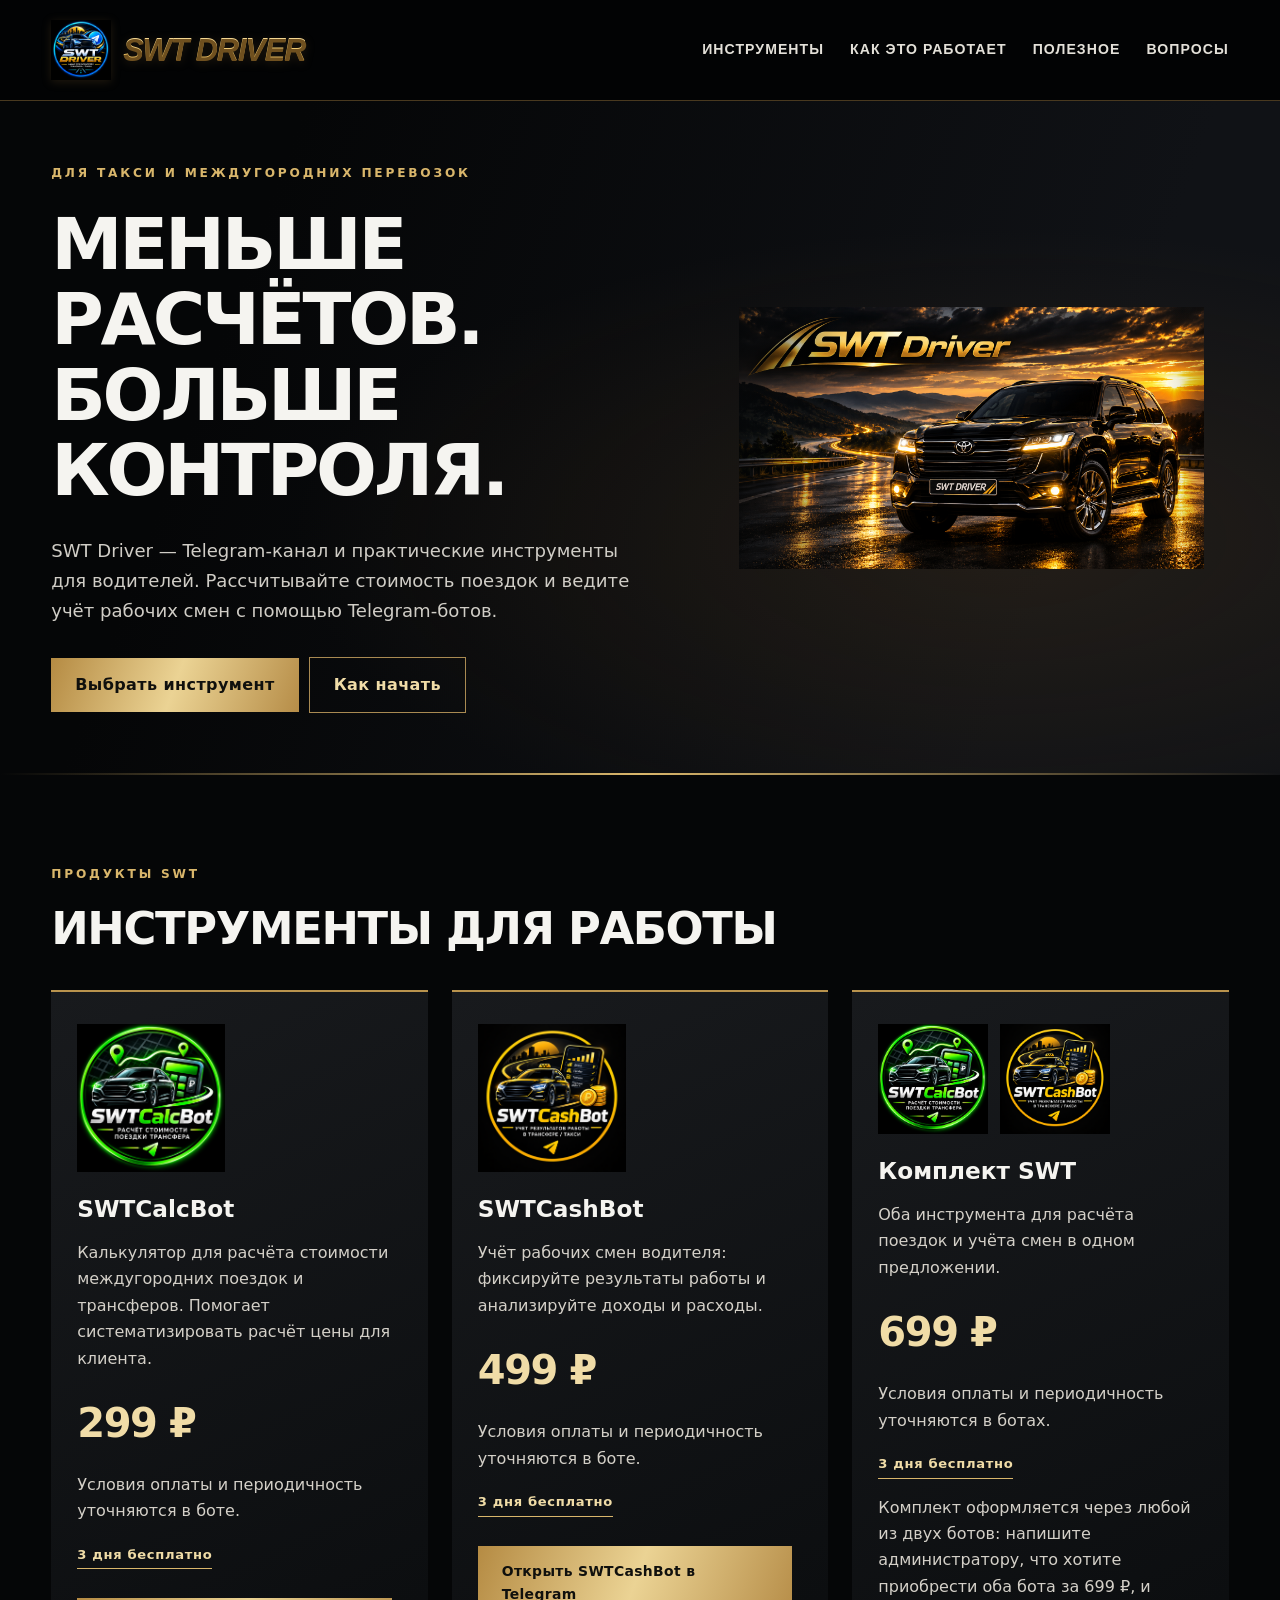
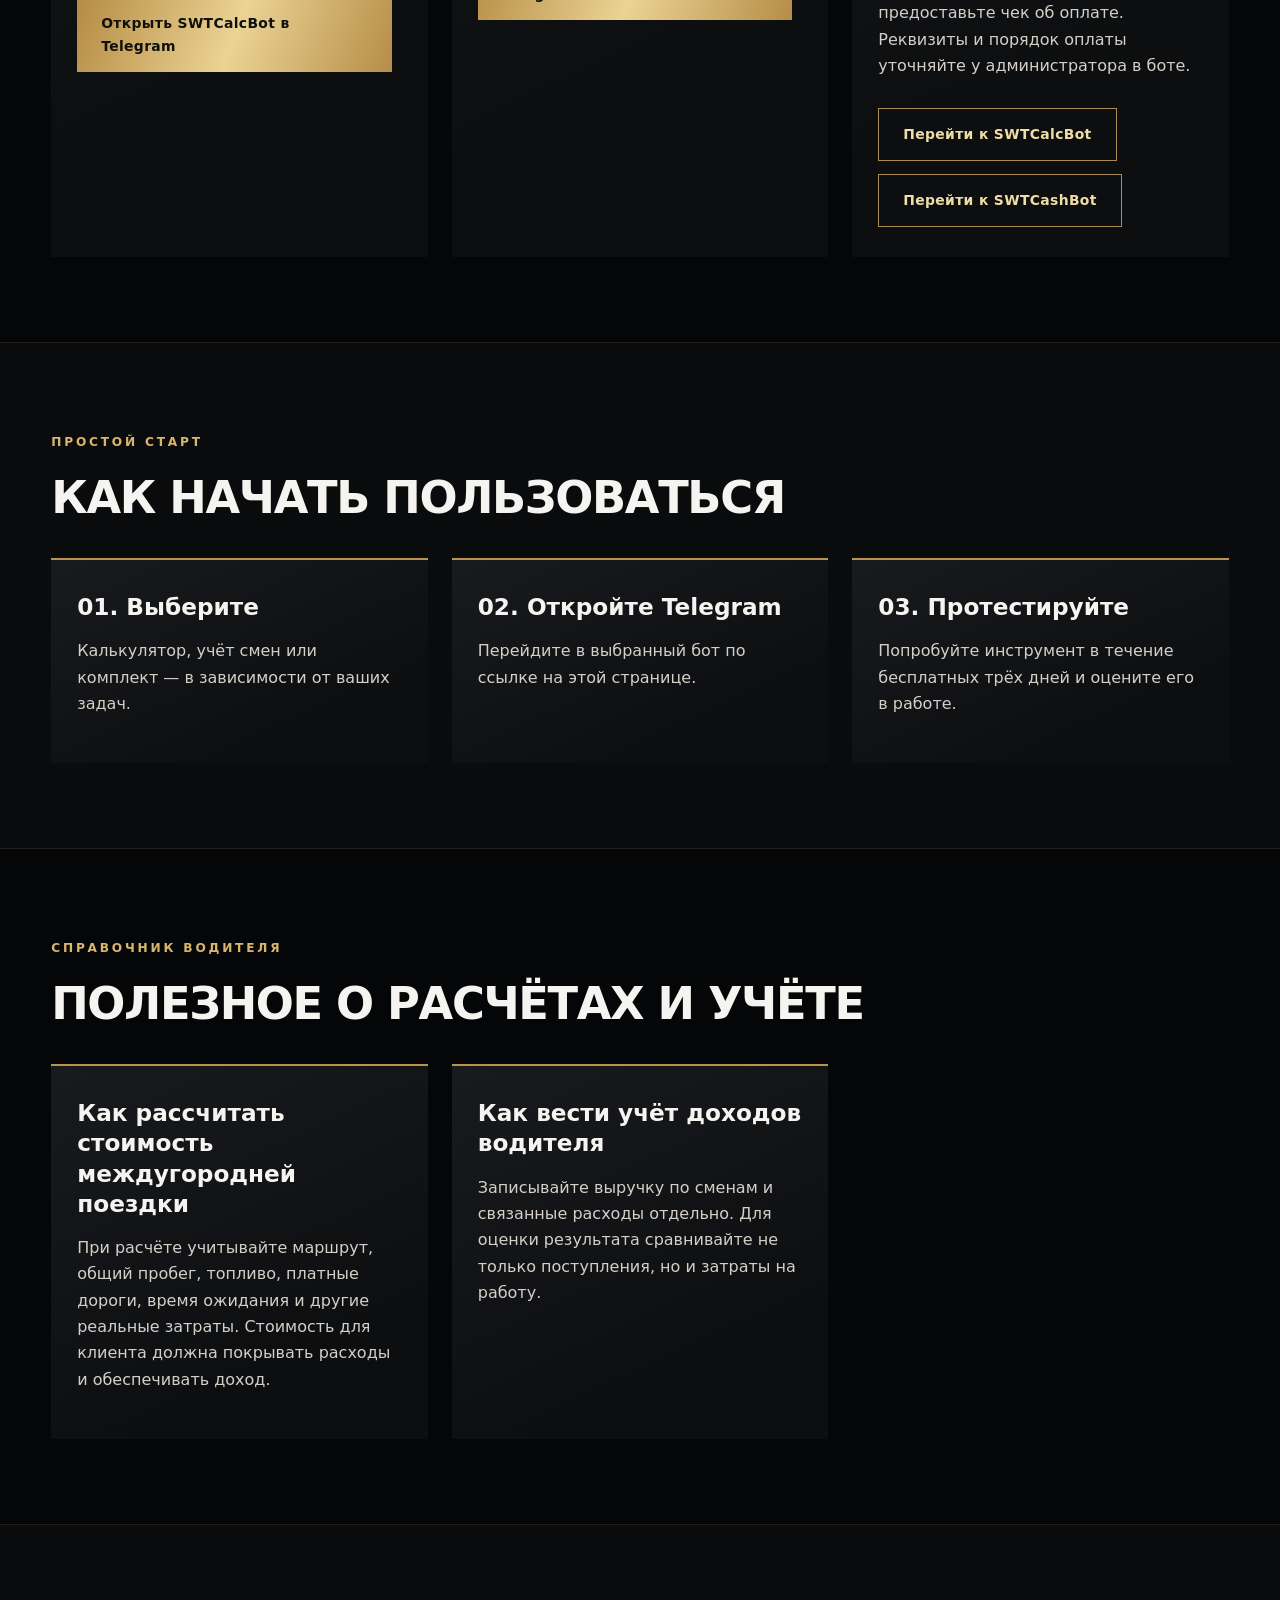
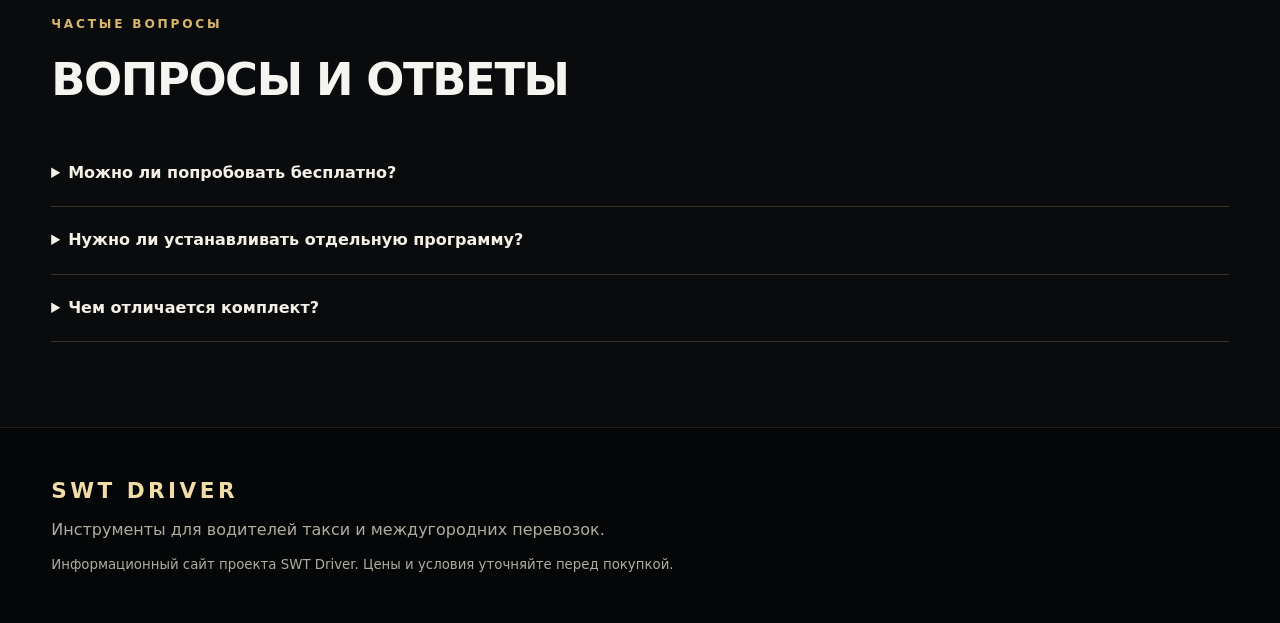
==== commit 02480925: "Refresh cached stylesheet for header and Toyota sizing fixes" ====
--- a/index.html
+++ b/index.html
@@ -1 +1 @@
-<!doctype html><html lang="ru"><head><meta charset="utf-8"><meta name="viewport" content="width=device-width,initial-scale=1"><title>SWT Driver — инструменты для водителей такси и трансфера</title><meta name="description" content="SWT Driver: калькулятор стоимости междугородних поездок SWTCalcBot и учёт смен водителя SWTCashBot. Тарифы 299 ₽, 499 ₽ и комплект 699 ₽. Пробный период 3 дня."><meta name="robots" content="index,follow"><meta property="og:title" content="SWT Driver — инструменты для водителей"><meta property="og:description" content="Калькулятор поездок и учёт смен в Telegram. Пробный период 3 дня."><meta property="og:type" content="website"><link rel="icon" type="image/png" href="swt-driver-logo.png"><meta property="og:image" content="https://skysteell.github.io/SWTDriverSite/swt-driver-logo.png"><link rel="stylesheet" href="styles.css?v=2"></head><body><header><nav class="wrap"><a class="brand" href="#top"><img class="brand-logo" src="swt-driver-logo.png" alt="" width="48" height="48">SWT DRIVER</a><div class="links"><a href="#products">Инструменты</a><a href="#how">Как это работает</a><a href="#guide">Полезное</a><a href="#faq">Вопросы</a></div></nav></header><main id="top"><div class="hero"><div class="wrap"><div class="hero-content"><div class="eyebrow">Для такси и междугородних перевозок</div><h1>Меньше расчётов.<br>Больше контроля.</h1><p class="lead">SWT Driver — Telegram-канал и практические инструменты для водителей. Рассчитывайте стоимость поездок и ведите учёт рабочих смен с помощью Telegram-ботов.</p><a class="btn" href="#products">Выбрать инструмент</a><a class="btn alt" href="#how">Как начать</a></div><div class="hero-art"><img src="swt-hero.png?v=2" alt="Чёрный автомобиль Toyota на горной дороге в фирменной чёрно-золотой стилистике SWT Driver" width="1648" height="928" fetchpriority="high" decoding="async"></div></div></div><section id="products"><div class="wrap"><span class="eyebrow">Продукты SWT</span><h2>Инструменты для работы</h2><div class="grid"><article class="card"><img class="product-logo" src="swtcalc-logo.png" alt="Логотип SWTCalcBot" loading="lazy" width="148" height="148"><h3>SWTCalcBot</h3><p>Калькулятор для расчёта стоимости междугородних поездок и трансферов. Помогает систематизировать расчёт цены для клиента.</p><div class="price">299 ₽</div><p class="muted">Условия оплаты и периодичность уточняются в боте.</p><p><span class="tag">3 дня бесплатно</span></p><a class="btn" href="https://t.me/SWTCalcBot" target="_blank" rel="noopener noreferrer">Открыть SWTCalcBot в Telegram</a></article><article class="card"><img class="product-logo" src="swtcash-logo.png" alt="Логотип SWTCashBot" loading="lazy" width="148" height="148"><h3>SWTCashBot</h3><p>Учёт рабочих смен водителя: фиксируйте результаты работы и анализируйте доходы и расходы.</p><div class="price">499 ₽</div><p class="muted">Условия оплаты и периодичность уточняются в боте.</p><p><span class="tag">3 дня бесплатно</span></p><a class="btn" href="https://t.me/SWT_Cash_Bot" target="_blank" rel="noopener noreferrer">Открыть SWTCashBot в Telegram</a></article><article class="card"><div class="bundle-logos"><img src="swtcalc-logo.png" alt="SWTCalcBot" loading="lazy" width="110" height="110"><img src="swtcash-logo.png" alt="SWTCashBot" loading="lazy" width="110" height="110"></div><h3>Комплект SWT</h3><p>Оба инструмента для расчёта поездок и учёта смен в одном предложении.</p><div class="price">699 ₽</div><p class="muted">Условия оплаты и периодичность уточняются в ботах.</p><p><span class="tag">3 дня бесплатно</span></p><p>Комплект оформляется через любой из двух ботов: напишите администратору, что хотите приобрести оба бота за 699 ₽, и предоставьте чек об оплате. Реквизиты и порядок оплаты уточняйте у администратора в боте.</p><a class="btn alt" href="https://t.me/SWTCalcBot" target="_blank" rel="noopener noreferrer">Перейти к SWTCalcBot</a><a class="btn alt" href="https://t.me/SWT_Cash_Bot" target="_blank" rel="noopener noreferrer">Перейти к SWTCashBot</a></article></div></div></section><section id="how"><div class="wrap"><span class="eyebrow">Простой старт</span><h2>Как начать пользоваться</h2><div class="grid"><div class="card"><h3>01. Выберите</h3><p>Калькулятор, учёт смен или комплект — в зависимости от ваших задач.</p></div><div class="card"><h3>02. Откройте Telegram</h3><p>Перейдите в выбранный бот по ссылке на этой странице.</p></div><div class="card"><h3>03. Протестируйте</h3><p>Попробуйте инструмент в течение бесплатных трёх дней и оцените его в работе.</p></div></div></div></section><section id="guide"><div class="wrap"><span class="eyebrow">Справочник водителя</span><h2>Полезное о расчётах и учёте</h2><div class="grid"><article class="card"><h3>Как рассчитать стоимость междугородней поездки</h3><p>При расчёте учитывайте маршрут, общий пробег, топливо, платные дороги, время ожидания и другие реальные затраты. Стоимость для клиента должна покрывать расходы и обеспечивать доход.</p></article><article class="card"><h3>Как вести учёт доходов водителя</h3><p>Записывайте выручку по сменам и связанные расходы отдельно. Для оценки результата сравнивайте не только поступления, но и затраты на работу.</p></article></div></div></section><section id="faq" class="faq"><div class="wrap"><span class="eyebrow">Частые вопросы</span><h2>Вопросы и ответы</h2><details><summary>Можно ли попробовать бесплатно?</summary><p>Да, заявлен пробный период 3 дня. Точные условия активации проверяйте в соответствующем боте.</p></details><details><summary>Нужно ли устанавливать отдельную программу?</summary><p>Инструменты работают через Telegram.</p></details><details><summary>Чем отличается комплект?</summary><p>Комплект объединяет SWTCalcBot и SWTCashBot по указанной цене 699 ₽.</p></details></div></section></main><footer><div class="wrap"><strong class="footer-brand">SWT DRIVER</strong><p>Инструменты для водителей такси и междугородних перевозок.</p><small>Информационный сайт проекта SWT Driver. Цены и условия уточняйте перед покупкой.</small></div></footer></body></html>+<!doctype html><html lang="ru"><head><meta charset="utf-8"><meta name="viewport" content="width=device-width,initial-scale=1"><title>SWT Driver — инструменты для водителей такси и трансфера</title><meta name="description" content="SWT Driver: калькулятор стоимости междугородних поездок SWTCalcBot и учёт смен водителя SWTCashBot. Тарифы 299 ₽, 499 ₽ и комплект 699 ₽. Пробный период 3 дня."><meta name="robots" content="index,follow"><meta property="og:title" content="SWT Driver — инструменты для водителей"><meta property="og:description" content="Калькулятор поездок и учёт смен в Telegram. Пробный период 3 дня."><meta property="og:type" content="website"><link rel="icon" type="image/png" href="swt-driver-logo.png"><meta property="og:image" content="https://skysteell.github.io/SWTDriverSite/swt-driver-logo.png"><link rel="stylesheet" href="styles.css?v=header-hero-3"></head><body><header><nav class="wrap"><a class="brand" href="#top"><img class="brand-logo" src="swt-driver-logo.png" alt="" width="48" height="48">SWT DRIVER</a><div class="links"><a href="#products">Инструменты</a><a href="#how">Как это работает</a><a href="#guide">Полезное</a><a href="#faq">Вопросы</a></div></nav></header><main id="top"><div class="hero"><div class="wrap"><div class="hero-content"><div class="eyebrow">Для такси и междугородних перевозок</div><h1>Меньше расчётов.<br>Больше контроля.</h1><p class="lead">SWT Driver — Telegram-канал и практические инструменты для водителей. Рассчитывайте стоимость поездок и ведите учёт рабочих смен с помощью Telegram-ботов.</p><a class="btn" href="#products">Выбрать инструмент</a><a class="btn alt" href="#how">Как начать</a></div><div class="hero-art"><img src="swt-hero.png?v=header-hero-3" alt="Чёрный автомобиль Toyota на горной дороге в фирменной чёрно-золотой стилистике SWT Driver" width="1648" height="928" fetchpriority="high" decoding="async"></div></div></div><section id="products"><div class="wrap"><span class="eyebrow">Продукты SWT</span><h2>Инструменты для работы</h2><div class="grid"><article class="card"><img class="product-logo" src="swtcalc-logo.png" alt="Логотип SWTCalcBot" loading="lazy" width="148" height="148"><h3>SWTCalcBot</h3><p>Калькулятор для расчёта стоимости междугородних поездок и трансферов. Помогает систематизировать расчёт цены для клиента.</p><div class="price">299 ₽</div><p class="muted">Условия оплаты и периодичность уточняются в боте.</p><p><span class="tag">3 дня бесплатно</span></p><a class="btn" href="https://t.me/SWTCalcBot" target="_blank" rel="noopener noreferrer">Открыть SWTCalcBot в Telegram</a></article><article class="card"><img class="product-logo" src="swtcash-logo.png" alt="Логотип SWTCashBot" loading="lazy" width="148" height="148"><h3>SWTCashBot</h3><p>Учёт рабочих смен водителя: фиксируйте результаты работы и анализируйте доходы и расходы.</p><div class="price">499 ₽</div><p class="muted">Условия оплаты и периодичность уточняются в боте.</p><p><span class="tag">3 дня бесплатно</span></p><a class="btn" href="https://t.me/SWT_Cash_Bot" target="_blank" rel="noopener noreferrer">Открыть SWTCashBot в Telegram</a></article><article class="card"><div class="bundle-logos"><img src="swtcalc-logo.png" alt="SWTCalcBot" loading="lazy" width="110" height="110"><img src="swtcash-logo.png" alt="SWTCashBot" loading="lazy" width="110" height="110"></div><h3>Комплект SWT</h3><p>Оба инструмента для расчёта поездок и учёта смен в одном предложении.</p><div class="price">699 ₽</div><p class="muted">Условия оплаты и периодичность уточняются в ботах.</p><p><span class="tag">3 дня бесплатно</span></p><p>Комплект оформляется через любой из двух ботов: напишите администратору, что хотите приобрести оба бота за 699 ₽, и предоставьте чек об оплате. Реквизиты и порядок оплаты уточняйте у администратора в боте.</p><a class="btn alt" href="https://t.me/SWTCalcBot" target="_blank" rel="noopener noreferrer">Перейти к SWTCalcBot</a><a class="btn alt" href="https://t.me/SWT_Cash_Bot" target="_blank" rel="noopener noreferrer">Перейти к SWTCashBot</a></article></div></div></section><section id="how"><div class="wrap"><span class="eyebrow">Простой старт</span><h2>Как начать пользоваться</h2><div class="grid"><div class="card"><h3>01. Выберите</h3><p>Калькулятор, учёт смен или комплект — в зависимости от ваших задач.</p></div><div class="card"><h3>02. Откройте Telegram</h3><p>Перейдите в выбранный бот по ссылке на этой странице.</p></div><div class="card"><h3>03. Протестируйте</h3><p>Попробуйте инструмент в течение бесплатных трёх дней и оцените его в работе.</p></div></div></div></section><section id="guide"><div class="wrap"><span class="eyebrow">Справочник водителя</span><h2>Полезное о расчётах и учёте</h2><div class="grid"><article class="card"><h3>Как рассчитать стоимость междугородней поездки</h3><p>При расчёте учитывайте маршрут, общий пробег, топливо, платные дороги, время ожидания и другие реальные затраты. Стоимость для клиента должна покрывать расходы и обеспечивать доход.</p></article><article class="card"><h3>Как вести учёт доходов водителя</h3><p>Записывайте выручку по сменам и связанные расходы отдельно. Для оценки результата сравнивайте не только поступления, но и затраты на работу.</p></article></div></div></section><section id="faq" class="faq"><div class="wrap"><span class="eyebrow">Частые вопросы</span><h2>Вопросы и ответы</h2><details><summary>Можно ли попробовать бесплатно?</summary><p>Да, заявлен пробный период 3 дня. Точные условия активации проверяйте в соответствующем боте.</p></details><details><summary>Нужно ли устанавливать отдельную программу?</summary><p>Инструменты работают через Telegram.</p></details><details><summary>Чем отличается комплект?</summary><p>Комплект объединяет SWTCalcBot и SWTCashBot по указанной цене 699 ₽.</p></details></div></section></main><footer><div class="wrap"><strong class="footer-brand">SWT DRIVER</strong><p>Инструменты для водителей такси и междугородних перевозок.</p><small>Информационный сайт проекта SWT Driver. Цены и условия уточняйте перед покупкой.</small></div></footer></body></html>
--- a/styles.css
+++ b/styles.css
@@ -1,4 +1,4 @@
-:root{color-scheme:dark;--gold:#d9b66b;--gold-light:#f0dca7;--bg:#050607;--panel:#0e1013;--text:#f5f4f0;--muted:#b1aca2}*{box-sizing:border-box}html{scroll-behavior:smooth}body{margin:0;background:var(--bg);color:var(--text);font:16px/1.65 system-ui,-apple-system,Segoe UI,sans-serif;-webkit-font-smoothing:antialiased}a{color:var(--gold)}.wrap{width:min(1200px,92%);margin:auto}header{position:sticky;top:0;z-index:10;background:#050607f5;border-bottom:1px solid #2b261c;backdrop-filter:blur(14px)}nav{display:flex;align-items:center;justify-content:space-between;gap:16px;padding:20px 0;flex-wrap:wrap}.brand,.footer-brand{font-weight:900;letter-spacing:.16em;color:var(--gold-light);text-decoration:none;font-size:1.35rem}.brand:before{content:"◆";font-size:.65em;margin-right:13px;color:var(--gold)}.links{display:flex;gap:26px;flex-wrap:wrap}.links a{text-decoration:none;color:#e3e0d8;font-size:.88rem;text-transform:uppercase;letter-spacing:.055em}.links a:hover{color:var(--gold)}.hero{min-height:610px;display:flex;align-items:center;overflow:hidden;background:radial-gradient(ellipse at 78% 65%,#4b361b52,transparent 50%),linear-gradient(110deg,#050607 20%,#101216 80%);position:relative}.hero:after{content:"";position:absolute;bottom:0;left:0;right:0;height:2px;background:linear-gradient(90deg,transparent,var(--gold),transparent)}.hero>.wrap{display:grid;grid-template-columns:1.05fr 1fr;align-items:center;gap:18px;padding:70px 0}.hero-content{position:relative;z-index:2}.eyebrow{color:var(--gold);text-transform:uppercase;letter-spacing:.23em;font-size:.76rem;font-weight:750}h1{font-size:clamp(2.7rem,5.6vw,5.2rem);line-height:1.05;letter-spacing:-.045em;margin:24px 0 28px;text-transform:uppercase}h2{font-size:clamp(1.9rem,3.5vw,3.1rem);line-height:1.17;letter-spacing:-.03em;text-transform:uppercase;margin:17px 0 34px}h3{font-size:1.45rem;margin:0 0 14px;line-height:1.3}p{max-width:760px}.lead{font-size:1.13rem;color:#d0cdc6;max-width:590px}.btn{display:inline-block;padding:14px 24px;background:linear-gradient(110deg,#b58b43,#ebd394,#b68d48);color:#10100d;text-decoration:none;font-weight:850;margin:13px 10px 0 0;letter-spacing:.025em;transition:filter .2s,transform .2s;border:0;border-radius:0}.btn:hover{filter:brightness(1.13);transform:translateY(-2px)}.btn.alt{background:transparent;border:1px solid #a98a52;color:var(--gold-light)}.hero-art{width:112%;transform:translateX(-3%);opacity:.95;filter:drop-shadow(0 22px 32px #000)}.hero-art svg{display:block;width:100%;height:auto}.art-caption{display:block;text-align:center;font-size:.65rem;letter-spacing:.3em;color:#94784b}section{padding:85px 0;border-bottom:1px solid #211f1a}section:nth-of-type(even){background:#090b0d}.grid{display:grid;grid-template-columns:repeat(3,minmax(0,1fr));gap:24px}.card{padding:32px 26px 30px;background:linear-gradient(155deg,#181a1d,#0c0e10 75%);border:0;border-top:2px solid #b9934d;border-radius:0;min-width:0}.card p{color:#d4d0c8}.price{font-size:2.5rem;color:var(--gold-light);font-weight:850;margin:18px 0 4px;letter-spacing:-.035em}.muted,small{color:var(--muted)}.tag{display:inline-block;border-bottom:1px solid var(--gold);padding:3px 0;color:var(--gold-light);font-size:.82rem;font-weight:700;letter-spacing:.05em}.card .btn{font-size:.87rem;max-width:100%;overflow-wrap:anywhere}.faq details{padding:20px 0;border-bottom:1px solid #383025}.faq summary{cursor:pointer;font-weight:700;color:#f5f0e5}.faq details p{color:#c9c5bd}footer{padding:45px 0;background:#050607;color:var(--muted)}footer p{margin:8px 0}::selection{background:#a77d38;color:#fff}@media(max-width:900px){.hero>.wrap{grid-template-columns:1fr}.hero-art{width:min(700px,100%);margin:auto;transform:none}.hero{min-height:0}.grid{grid-template-columns:repeat(2,minmax(0,1fr))}}@media(max-width:620px){nav{padding:15px 0}.links{gap:13px}.links a{font-size:.73rem}.hero>.wrap{padding:62px 0 40px}.hero-art{margin-top:10px}.grid{grid-template-columns:1fr}.card{padding:25px 22px}section{padding:55px 0}.btn{padding:12px 17px}.art-caption{font-size:.52rem}}
+:root{color-scheme:dark;--gold:#d9b66b;--gold-light:#f0dca7;--bg:#050607;--panel:#0e1013;--text:#f5f4f0;--muted:#b1aca2}*{box-sizing:border-box}html{scroll-behavior:smooth}body{margin:0;background:var(--bg);color:var(--text);font:16px/1.65 system-ui,-apple-system,Segoe UI,sans-serif;-webkit-font-smoothing:antialiased}a{color:var(--gold)}.wrap{width:min(1200px,92%);margin:auto}header{position:sticky;top:0;z-index:10;background:#050607f5;border-bottom:1px solid #2b261c;backdrop-filter:blur(14px)}nav{display:flex;align-items:center;justify-content:space-between;gap:16px;padding:20px 0;flex-wrap:wrap}.brand,.footer-brand{font-weight:900;letter-spacing:.16em;color:var(--gold-light);text-decoration:none;font-size:1.35rem}.links{display:flex;gap:26px;flex-wrap:wrap}.links a{text-decoration:none;color:#e3e0d8;font-size:.88rem;text-transform:uppercase;letter-spacing:.055em}.links a:hover{color:var(--gold)}.hero{min-height:610px;display:flex;align-items:center;overflow:hidden;background:radial-gradient(ellipse at 78% 65%,#4b361b52,transparent 50%),linear-gradient(110deg,#050607 20%,#101216 80%);position:relative}.hero:after{content:"";position:absolute;bottom:0;left:0;right:0;height:2px;background:linear-gradient(90deg,transparent,var(--gold),transparent)}.hero>.wrap{display:grid;grid-template-columns:1.05fr 1fr;align-items:center;gap:18px;padding:70px 0}.hero-content{position:relative;z-index:2}.eyebrow{color:var(--gold);text-transform:uppercase;letter-spacing:.23em;font-size:.76rem;font-weight:750}h1{font-size:clamp(2.7rem,5.6vw,5.2rem);line-height:1.05;letter-spacing:-.045em;margin:24px 0 28px;text-transform:uppercase}h2{font-size:clamp(1.9rem,3.5vw,3.1rem);line-height:1.17;letter-spacing:-.03em;text-transform:uppercase;margin:17px 0 34px}h3{font-size:1.45rem;margin:0 0 14px;line-height:1.3}p{max-width:760px}.lead{font-size:1.13rem;color:#d0cdc6;max-width:590px}.btn{display:inline-block;padding:14px 24px;background:linear-gradient(110deg,#b58b43,#ebd394,#b68d48);color:#10100d;text-decoration:none;font-weight:850;margin:13px 10px 0 0;letter-spacing:.025em;transition:filter .2s,transform .2s;border:0;border-radius:0}.btn:hover{filter:brightness(1.13);transform:translateY(-2px)}.btn.alt{background:transparent;border:1px solid #a98a52;color:var(--gold-light)}.hero-art{width:112%;transform:translateX(-3%);opacity:.95;filter:drop-shadow(0 22px 32px #000)}.hero-art svg{display:block;width:100%;height:auto}.art-caption{display:block;text-align:center;font-size:.65rem;letter-spacing:.3em;color:#94784b}section{padding:85px 0;border-bottom:1px solid #211f1a}section:nth-of-type(even){background:#090b0d}.grid{display:grid;grid-template-columns:repeat(3,minmax(0,1fr));gap:24px}.card{padding:32px 26px 30px;background:linear-gradient(155deg,#181a1d,#0c0e10 75%);border:0;border-top:2px solid #b9934d;border-radius:0;min-width:0}.card p{color:#d4d0c8}.price{font-size:2.5rem;color:var(--gold-light);font-weight:850;margin:18px 0 4px;letter-spacing:-.035em}.muted,small{color:var(--muted)}.tag{display:inline-block;border-bottom:1px solid var(--gold);padding:3px 0;color:var(--gold-light);font-size:.82rem;font-weight:700;letter-spacing:.05em}.card .btn{font-size:.87rem;max-width:100%;overflow-wrap:anywhere}.faq details{padding:20px 0;border-bottom:1px solid #383025}.faq summary{cursor:pointer;font-weight:700;color:#f5f0e5}.faq details p{color:#c9c5bd}footer{padding:45px 0;background:#050607;color:var(--muted)}footer p{margin:8px 0}::selection{background:#a77d38;color:#fff}@media(max-width:900px){.hero>.wrap{grid-template-columns:1fr}.hero-art{width:min(700px,100%);margin:auto;transform:none}.hero{min-height:0}.grid{grid-template-columns:repeat(2,minmax(0,1fr))}}@media(max-width:620px){nav{padding:15px 0}.links{gap:13px}.links a{font-size:.73rem}.hero>.wrap{padding:62px 0 40px}.hero-art{margin-top:10px}.grid{grid-template-columns:1fr}.card{padding:25px 22px}section{padding:55px 0}.btn{padding:12px 17px}.art-caption{font-size:.52rem}}
 /* Original SWT logos */
 .brand{display:inline-flex;align-items:center;gap:12px}.brand:before{display:none}.brand-logo{display:block;width:48px;height:48px;object-fit:contain}.product-logo{display:block;width:148px;height:148px;object-fit:contain;margin:0 0 22px}.bundle-logos{display:flex;align-items:center;gap:12px;margin:0 0 22px}.bundle-logos img{width:110px;height:110px;object-fit:contain}@media(max-width:620px){.brand-logo{width:38px;height:38px}.brand{font-size:1.12rem}.product-logo{width:120px;height:120px}.bundle-logos img{width:96px;height:96px}}
 
@@ -13,3 +13,16 @@
 
 /* Uploaded SWT Driver Toyota hero illustration */
 .hero-art{width:115%;transform:translateX(-2%);position:relative;opacity:1;filter:none}.hero-art img{display:block;width:100%;height:auto;object-fit:cover;box-shadow:0 25px 65px #0008}.hero-art:after{content:"";position:absolute;inset:0;pointer-events:none;background:linear-gradient(90deg,#050607b0 0%,transparent 23%,transparent 92%,#05060730 100%)}@media(max-width:900px){.hero-art{width:100%;transform:none}.hero-art:after{background:linear-gradient(0deg,#05060740,transparent 45%)}}@media(max-width:620px){.hero-art{width:calc(100% + 8vw);margin-left:-4vw}.hero-art img{box-shadow:none}}
+
+/* SWT Driver header and hero corrections — definitive overrides */
+header .brand::before,header .brand::after{content:none!important;display:none!important}
+header .brand{display:inline-flex!important;align-items:center!important;gap:12px!important;font-family:Impact,"Arial Black","Arial Narrow",sans-serif!important;font-size:clamp(1.55rem,2.4vw,2.15rem)!important;font-style:italic!important;font-weight:900!important;letter-spacing:-.035em!important;line-height:1.05!important;text-shadow:0 1px 0 #6f501f!important;background:linear-gradient(180deg,#fff3c9 0%,#e8bf65 55%,#ae772d 100%)!important;-webkit-background-clip:text!important;background-clip:text!important;-webkit-text-fill-color:transparent!important;color:#edc77c!important}
+header .brand-logo{width:60px!important;height:60px!important;flex:0 0 60px!important}
+.hero>.wrap{grid-template-columns:minmax(0,1.1fr) minmax(0,.9fr);gap:32px;min-width:0}
+.hero-content{min-width:0}
+.hero-art{width:100%!important;max-width:465px!important;justify-self:center!important;transform:none!important;margin:0 auto!important;overflow:hidden}
+.hero-art img{width:100%!important;max-width:465px!important;height:auto!important;display:block;object-fit:contain!important;box-shadow:none!important}
+.hero{min-height:0}
+.hero>.wrap{padding:62px 0}
+@media(max-width:900px){.hero>.wrap{grid-template-columns:1fr}.hero-art{max-width:480px!important}.hero-art img{max-width:480px!important}}
+@media(max-width:620px){header .brand{font-size:1.5rem!important;gap:8px!important}header .brand-logo{width:44px!important;height:44px!important;flex-basis:44px!important}.hero-art{width:100%!important;max-width:100%!important;margin:0 auto!important}.hero-art img{max-width:100%!important}.hero>.wrap{padding:42px 0}}
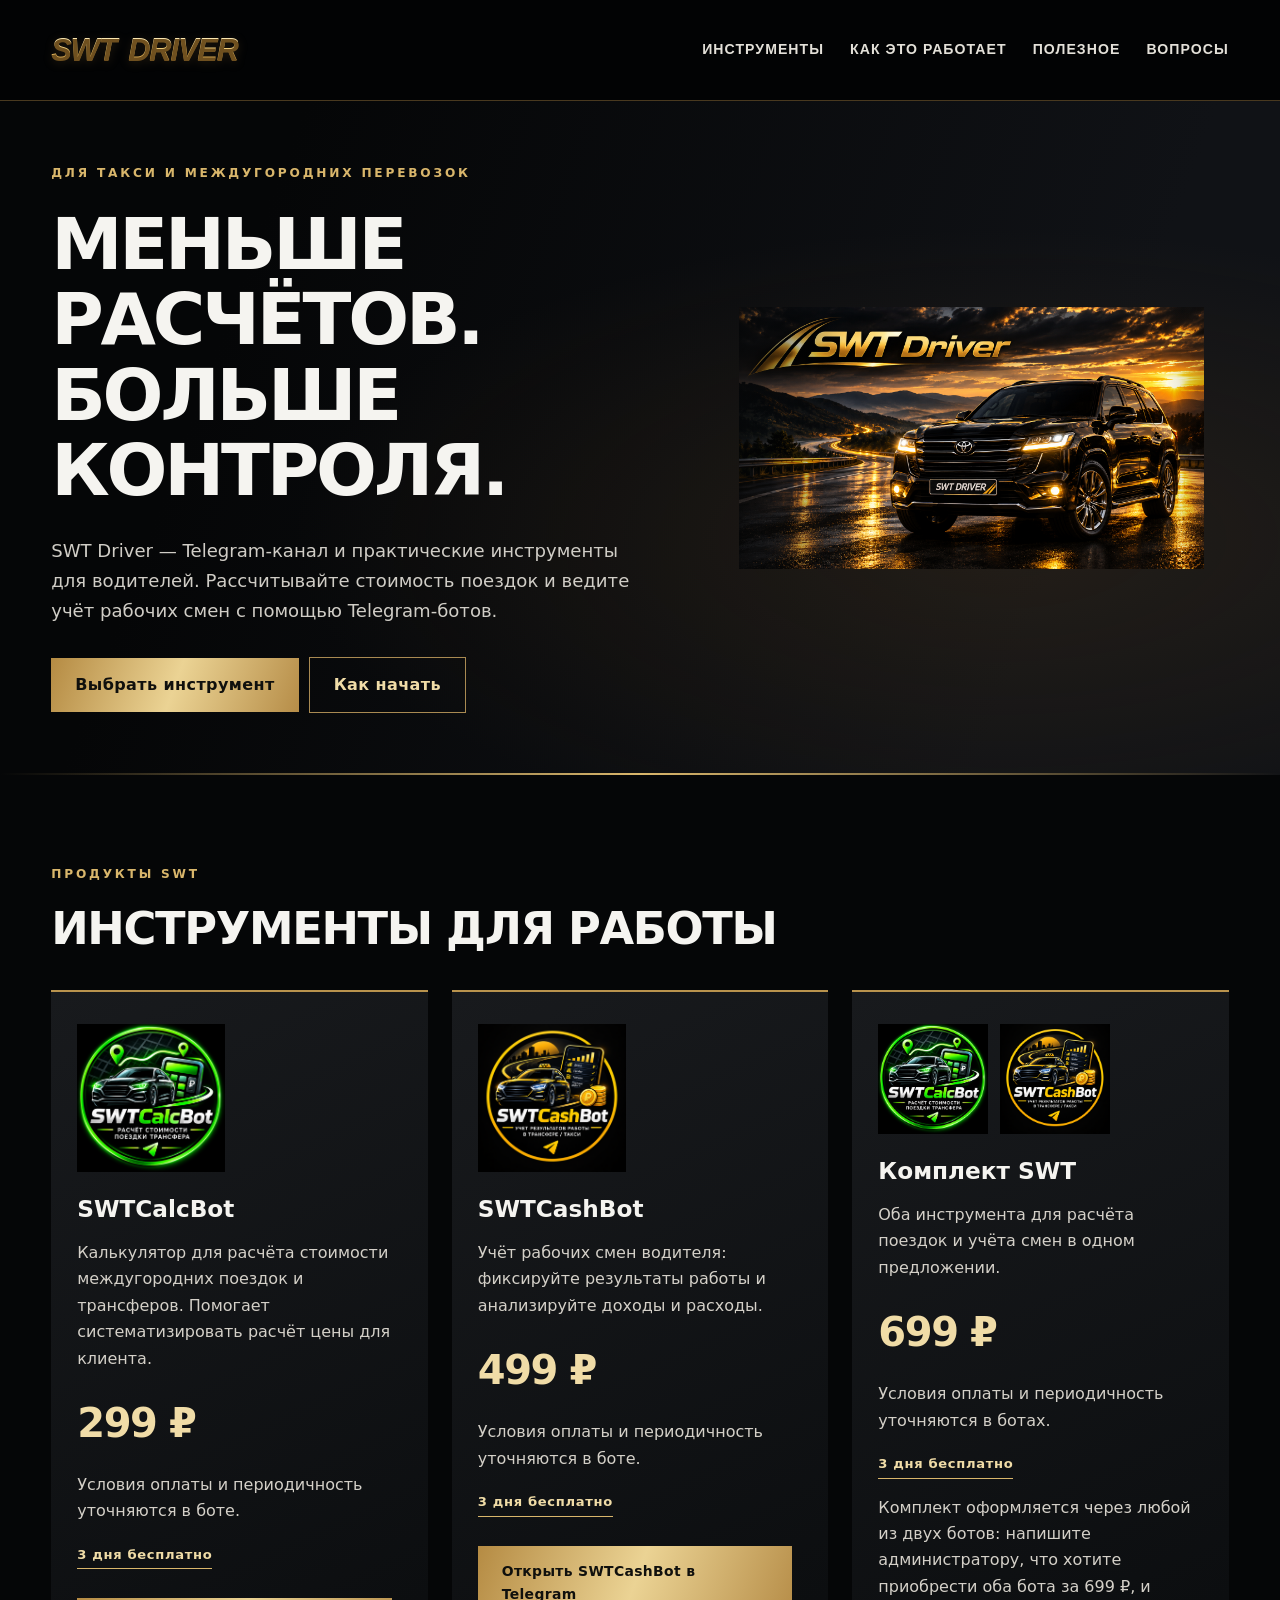
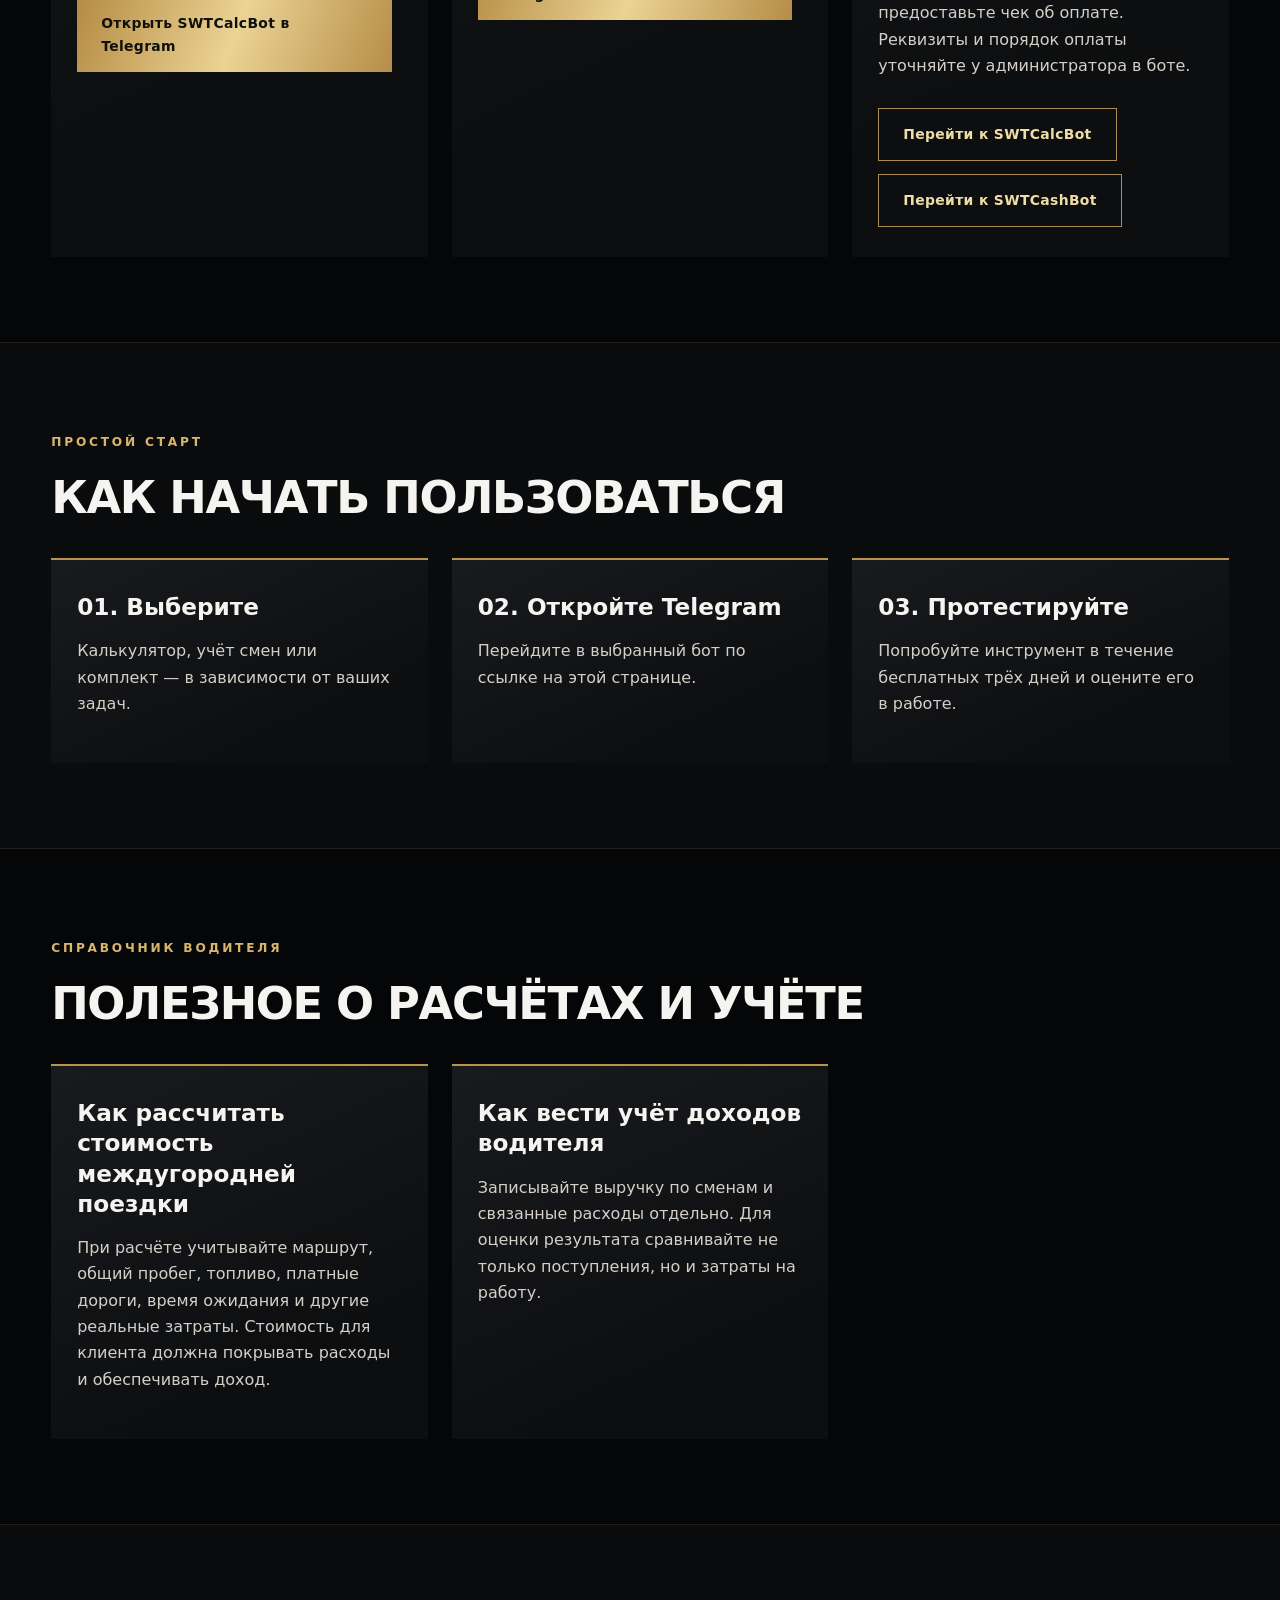
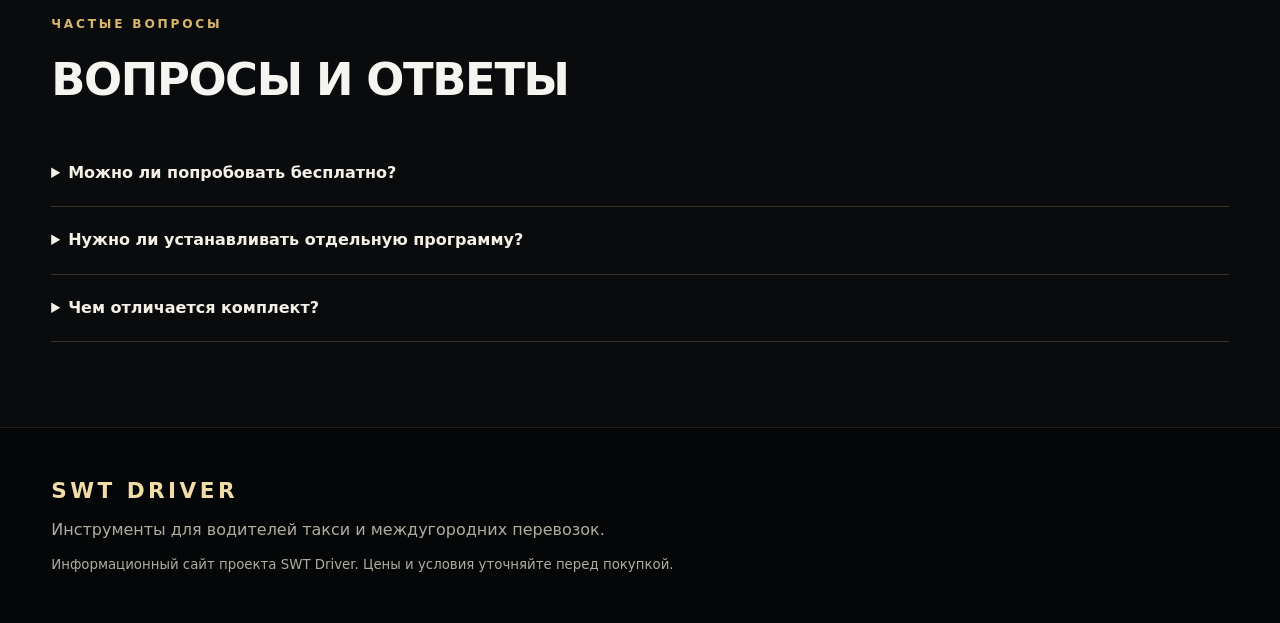
==== commit 039e51ef: "Replace header logo with approved SWT Driver wordmark" ====
--- a/index.html
+++ b/index.html
@@ -1 +1 @@
-<!doctype html><html lang="ru"><head><meta charset="utf-8"><meta name="viewport" content="width=device-width,initial-scale=1"><title>SWT Driver — инструменты для водителей такси и трансфера</title><meta name="description" content="SWT Driver: калькулятор стоимости междугородних поездок SWTCalcBot и учёт смен водителя SWTCashBot. Тарифы 299 ₽, 499 ₽ и комплект 699 ₽. Пробный период 3 дня."><meta name="robots" content="index,follow"><meta property="og:title" content="SWT Driver — инструменты для водителей"><meta property="og:description" content="Калькулятор поездок и учёт смен в Telegram. Пробный период 3 дня."><meta property="og:type" content="website"><link rel="icon" type="image/png" href="swt-driver-logo.png"><meta property="og:image" content="https://skysteell.github.io/SWTDriverSite/swt-driver-logo.png"><link rel="stylesheet" href="styles.css?v=header-hero-3"></head><body><header><nav class="wrap"><a class="brand" href="#top"><img class="brand-logo" src="swt-driver-logo.png" alt="" width="48" height="48">SWT DRIVER</a><div class="links"><a href="#products">Инструменты</a><a href="#how">Как это работает</a><a href="#guide">Полезное</a><a href="#faq">Вопросы</a></div></nav></header><main id="top"><div class="hero"><div class="wrap"><div class="hero-content"><div class="eyebrow">Для такси и междугородних перевозок</div><h1>Меньше расчётов.<br>Больше контроля.</h1><p class="lead">SWT Driver — Telegram-канал и практические инструменты для водителей. Рассчитывайте стоимость поездок и ведите учёт рабочих смен с помощью Telegram-ботов.</p><a class="btn" href="#products">Выбрать инструмент</a><a class="btn alt" href="#how">Как начать</a></div><div class="hero-art"><img src="swt-hero.png?v=header-hero-3" alt="Чёрный автомобиль Toyota на горной дороге в фирменной чёрно-золотой стилистике SWT Driver" width="1648" height="928" fetchpriority="high" decoding="async"></div></div></div><section id="products"><div class="wrap"><span class="eyebrow">Продукты SWT</span><h2>Инструменты для работы</h2><div class="grid"><article class="card"><img class="product-logo" src="swtcalc-logo.png" alt="Логотип SWTCalcBot" loading="lazy" width="148" height="148"><h3>SWTCalcBot</h3><p>Калькулятор для расчёта стоимости междугородних поездок и трансферов. Помогает систематизировать расчёт цены для клиента.</p><div class="price">299 ₽</div><p class="muted">Условия оплаты и периодичность уточняются в боте.</p><p><span class="tag">3 дня бесплатно</span></p><a class="btn" href="https://t.me/SWTCalcBot" target="_blank" rel="noopener noreferrer">Открыть SWTCalcBot в Telegram</a></article><article class="card"><img class="product-logo" src="swtcash-logo.png" alt="Логотип SWTCashBot" loading="lazy" width="148" height="148"><h3>SWTCashBot</h3><p>Учёт рабочих смен водителя: фиксируйте результаты работы и анализируйте доходы и расходы.</p><div class="price">499 ₽</div><p class="muted">Условия оплаты и периодичность уточняются в боте.</p><p><span class="tag">3 дня бесплатно</span></p><a class="btn" href="https://t.me/SWT_Cash_Bot" target="_blank" rel="noopener noreferrer">Открыть SWTCashBot в Telegram</a></article><article class="card"><div class="bundle-logos"><img src="swtcalc-logo.png" alt="SWTCalcBot" loading="lazy" width="110" height="110"><img src="swtcash-logo.png" alt="SWTCashBot" loading="lazy" width="110" height="110"></div><h3>Комплект SWT</h3><p>Оба инструмента для расчёта поездок и учёта смен в одном предложении.</p><div class="price">699 ₽</div><p class="muted">Условия оплаты и периодичность уточняются в ботах.</p><p><span class="tag">3 дня бесплатно</span></p><p>Комплект оформляется через любой из двух ботов: напишите администратору, что хотите приобрести оба бота за 699 ₽, и предоставьте чек об оплате. Реквизиты и порядок оплаты уточняйте у администратора в боте.</p><a class="btn alt" href="https://t.me/SWTCalcBot" target="_blank" rel="noopener noreferrer">Перейти к SWTCalcBot</a><a class="btn alt" href="https://t.me/SWT_Cash_Bot" target="_blank" rel="noopener noreferrer">Перейти к SWTCashBot</a></article></div></div></section><section id="how"><div class="wrap"><span class="eyebrow">Простой старт</span><h2>Как начать пользоваться</h2><div class="grid"><div class="card"><h3>01. Выберите</h3><p>Калькулятор, учёт смен или комплект — в зависимости от ваших задач.</p></div><div class="card"><h3>02. Откройте Telegram</h3><p>Перейдите в выбранный бот по ссылке на этой странице.</p></div><div class="card"><h3>03. Протестируйте</h3><p>Попробуйте инструмент в течение бесплатных трёх дней и оцените его в работе.</p></div></div></div></section><section id="guide"><div class="wrap"><span class="eyebrow">Справочник водителя</span><h2>Полезное о расчётах и учёте</h2><div class="grid"><article class="card"><h3>Как рассчитать стоимость междугородней поездки</h3><p>При расчёте учитывайте маршрут, общий пробег, топливо, платные дороги, время ожидания и другие реальные затраты. Стоимость для клиента должна покрывать расходы и обеспечивать доход.</p></article><article class="card"><h3>Как вести учёт доходов водителя</h3><p>Записывайте выручку по сменам и связанные расходы отдельно. Для оценки результата сравнивайте не только поступления, но и затраты на работу.</p></article></div></div></section><section id="faq" class="faq"><div class="wrap"><span class="eyebrow">Частые вопросы</span><h2>Вопросы и ответы</h2><details><summary>Можно ли попробовать бесплатно?</summary><p>Да, заявлен пробный период 3 дня. Точные условия активации проверяйте в соответствующем боте.</p></details><details><summary>Нужно ли устанавливать отдельную программу?</summary><p>Инструменты работают через Telegram.</p></details><details><summary>Чем отличается комплект?</summary><p>Комплект объединяет SWTCalcBot и SWTCashBot по указанной цене 699 ₽.</p></details></div></section></main><footer><div class="wrap"><strong class="footer-brand">SWT DRIVER</strong><p>Инструменты для водителей такси и междугородних перевозок.</p><small>Информационный сайт проекта SWT Driver. Цены и условия уточняйте перед покупкой.</small></div></footer></body></html>+<!doctype html><html lang="ru"><head><meta charset="utf-8"><meta name="viewport" content="width=device-width,initial-scale=1"><title>SWT Driver — инструменты для водителей такси и трансфера</title><meta name="description" content="SWT Driver: калькулятор стоимости междугородних поездок SWTCalcBot и учёт смен водителя SWTCashBot. Тарифы 299 ₽, 499 ₽ и комплект 699 ₽. Пробный период 3 дня."><meta name="robots" content="index,follow"><meta property="og:title" content="SWT Driver — инструменты для водителей"><meta property="og:description" content="Калькулятор поездок и учёт смен в Telegram. Пробный период 3 дня."><meta property="og:type" content="website"><link rel="icon" type="image/png" href="swt-driver-logo.png"><meta property="og:image" content="https://skysteell.github.io/SWTDriverSite/swt-driver-logo.png"><link rel="stylesheet" href="styles.css?v=brand-approved-20261110"></head><body><header><nav class="wrap"><a class="brand" href="#top" aria-label="SWT Driver — на главную"><span class="brand-swt">SWT</span><span class="brand-driver">DRIVER</span></a><div class="links"><a href="#products">Инструменты</a><a href="#how">Как это работает</a><a href="#guide">Полезное</a><a href="#faq">Вопросы</a></div></nav></header><main id="top"><div class="hero"><div class="wrap"><div class="hero-content"><div class="eyebrow">Для такси и междугородних перевозок</div><h1>Меньше расчётов.<br>Больше контроля.</h1><p class="lead">SWT Driver — Telegram-канал и практические инструменты для водителей. Рассчитывайте стоимость поездок и ведите учёт рабочих смен с помощью Telegram-ботов.</p><a class="btn" href="#products">Выбрать инструмент</a><a class="btn alt" href="#how">Как начать</a></div><div class="hero-art"><img src="swt-hero.png?v=header-hero-3" alt="Чёрный автомобиль Toyota на горной дороге в фирменной чёрно-золотой стилистике SWT Driver" width="1648" height="928" fetchpriority="high" decoding="async"></div></div></div><section id="products"><div class="wrap"><span class="eyebrow">Продукты SWT</span><h2>Инструменты для работы</h2><div class="grid"><article class="card"><img class="product-logo" src="swtcalc-logo.png" alt="Логотип SWTCalcBot" loading="lazy" width="148" height="148"><h3>SWTCalcBot</h3><p>Калькулятор для расчёта стоимости междугородних поездок и трансферов. Помогает систематизировать расчёт цены для клиента.</p><div class="price">299 ₽</div><p class="muted">Условия оплаты и периодичность уточняются в боте.</p><p><span class="tag">3 дня бесплатно</span></p><a class="btn" href="https://t.me/SWTCalcBot" target="_blank" rel="noopener noreferrer">Открыть SWTCalcBot в Telegram</a></article><article class="card"><img class="product-logo" src="swtcash-logo.png" alt="Логотип SWTCashBot" loading="lazy" width="148" height="148"><h3>SWTCashBot</h3><p>Учёт рабочих смен водителя: фиксируйте результаты работы и анализируйте доходы и расходы.</p><div class="price">499 ₽</div><p class="muted">Условия оплаты и периодичность уточняются в боте.</p><p><span class="tag">3 дня бесплатно</span></p><a class="btn" href="https://t.me/SWT_Cash_Bot" target="_blank" rel="noopener noreferrer">Открыть SWTCashBot в Telegram</a></article><article class="card"><div class="bundle-logos"><img src="swtcalc-logo.png" alt="SWTCalcBot" loading="lazy" width="110" height="110"><img src="swtcash-logo.png" alt="SWTCashBot" loading="lazy" width="110" height="110"></div><h3>Комплект SWT</h3><p>Оба инструмента для расчёта поездок и учёта смен в одном предложении.</p><div class="price">699 ₽</div><p class="muted">Условия оплаты и периодичность уточняются в ботах.</p><p><span class="tag">3 дня бесплатно</span></p><p>Комплект оформляется через любой из двух ботов: напишите администратору, что хотите приобрести оба бота за 699 ₽, и предоставьте чек об оплате. Реквизиты и порядок оплаты уточняйте у администратора в боте.</p><a class="btn alt" href="https://t.me/SWTCalcBot" target="_blank" rel="noopener noreferrer">Перейти к SWTCalcBot</a><a class="btn alt" href="https://t.me/SWT_Cash_Bot" target="_blank" rel="noopener noreferrer">Перейти к SWTCashBot</a></article></div></div></section><section id="how"><div class="wrap"><span class="eyebrow">Простой старт</span><h2>Как начать пользоваться</h2><div class="grid"><div class="card"><h3>01. Выберите</h3><p>Калькулятор, учёт смен или комплект — в зависимости от ваших задач.</p></div><div class="card"><h3>02. Откройте Telegram</h3><p>Перейдите в выбранный бот по ссылке на этой странице.</p></div><div class="card"><h3>03. Протестируйте</h3><p>Попробуйте инструмент в течение бесплатных трёх дней и оцените его в работе.</p></div></div></div></section><section id="guide"><div class="wrap"><span class="eyebrow">Справочник водителя</span><h2>Полезное о расчётах и учёте</h2><div class="grid"><article class="card"><h3>Как рассчитать стоимость междугородней поездки</h3><p>При расчёте учитывайте маршрут, общий пробег, топливо, платные дороги, время ожидания и другие реальные затраты. Стоимость для клиента должна покрывать расходы и обеспечивать доход.</p></article><article class="card"><h3>Как вести учёт доходов водителя</h3><p>Записывайте выручку по сменам и связанные расходы отдельно. Для оценки результата сравнивайте не только поступления, но и затраты на работу.</p></article></div></div></section><section id="faq" class="faq"><div class="wrap"><span class="eyebrow">Частые вопросы</span><h2>Вопросы и ответы</h2><details><summary>Можно ли попробовать бесплатно?</summary><p>Да, заявлен пробный период 3 дня. Точные условия активации проверяйте в соответствующем боте.</p></details><details><summary>Нужно ли устанавливать отдельную программу?</summary><p>Инструменты работают через Telegram.</p></details><details><summary>Чем отличается комплект?</summary><p>Комплект объединяет SWTCalcBot и SWTCashBot по указанной цене 699 ₽.</p></details></div></section></main><footer><div class="wrap"><strong class="footer-brand">SWT DRIVER</strong><p>Инструменты для водителей такси и междугородних перевозок.</p><small>Информационный сайт проекта SWT Driver. Цены и условия уточняйте перед покупкой.</small></div></footer></body></html>
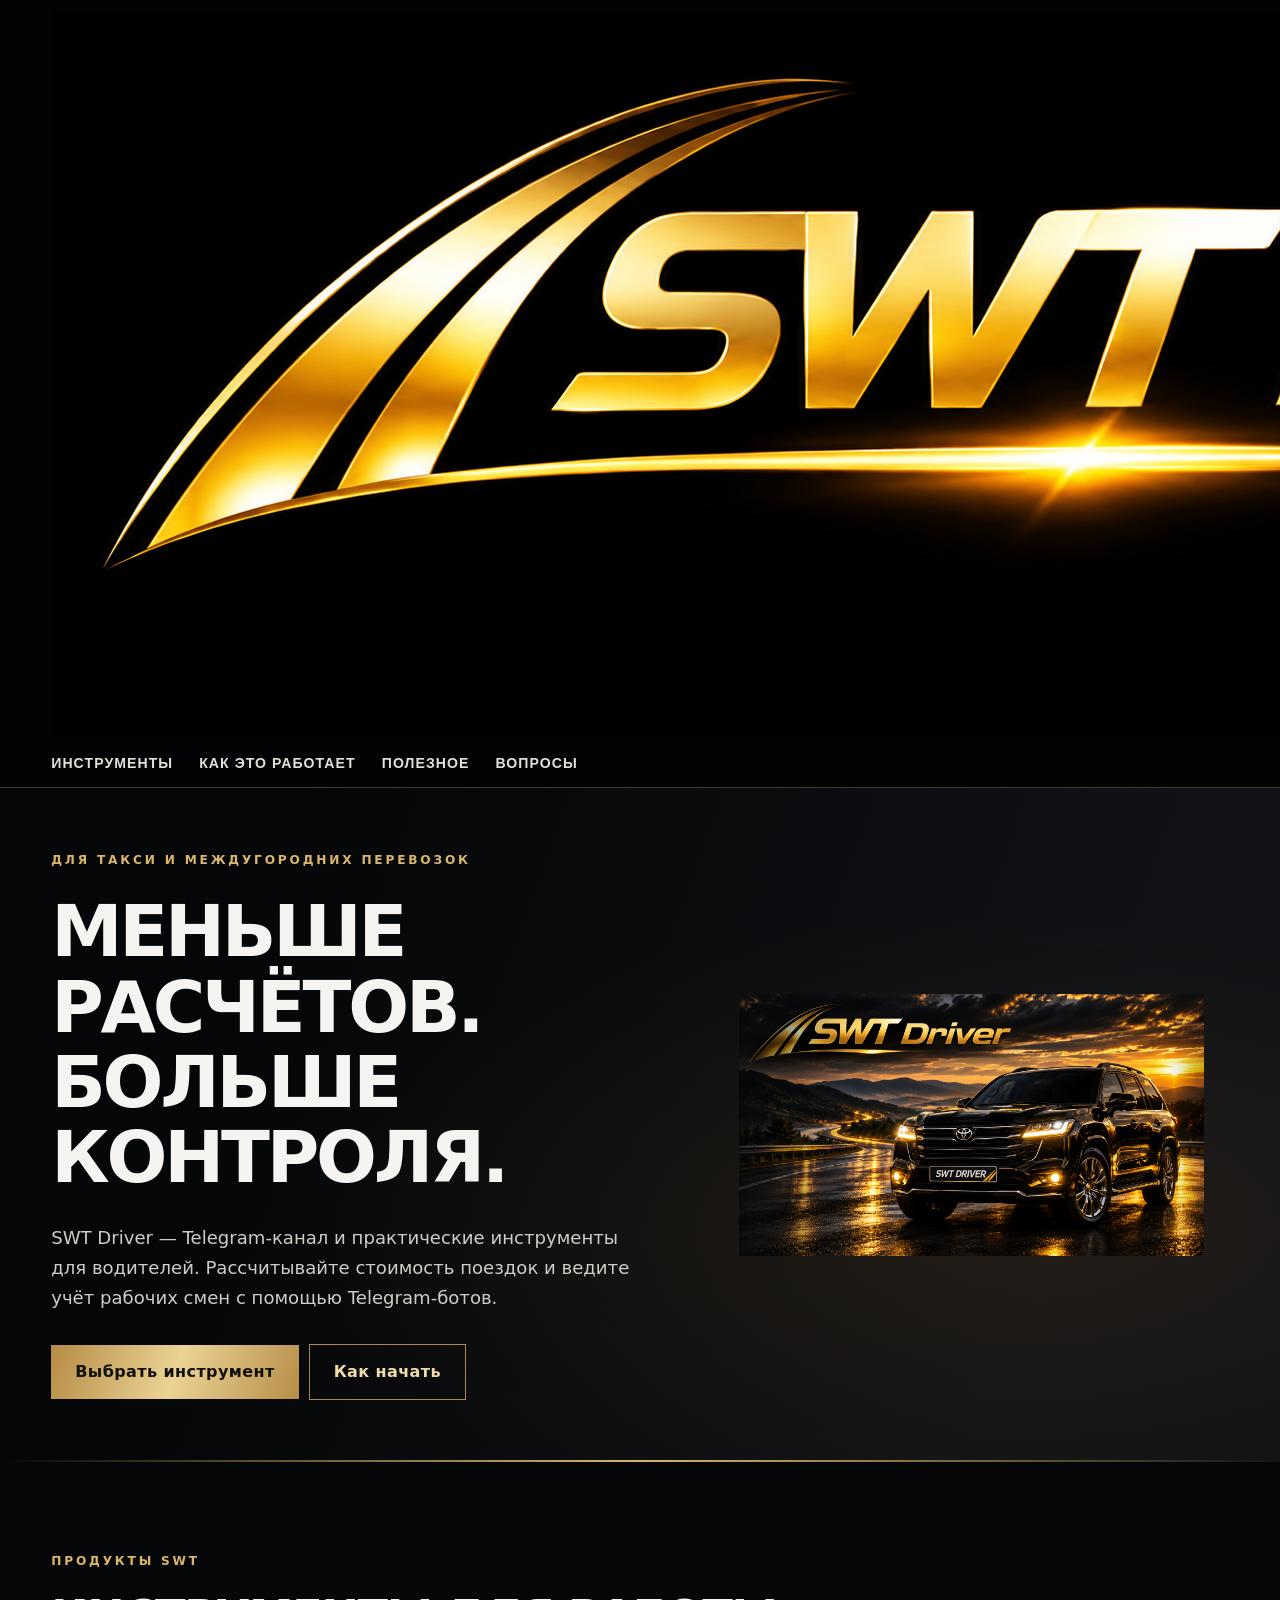
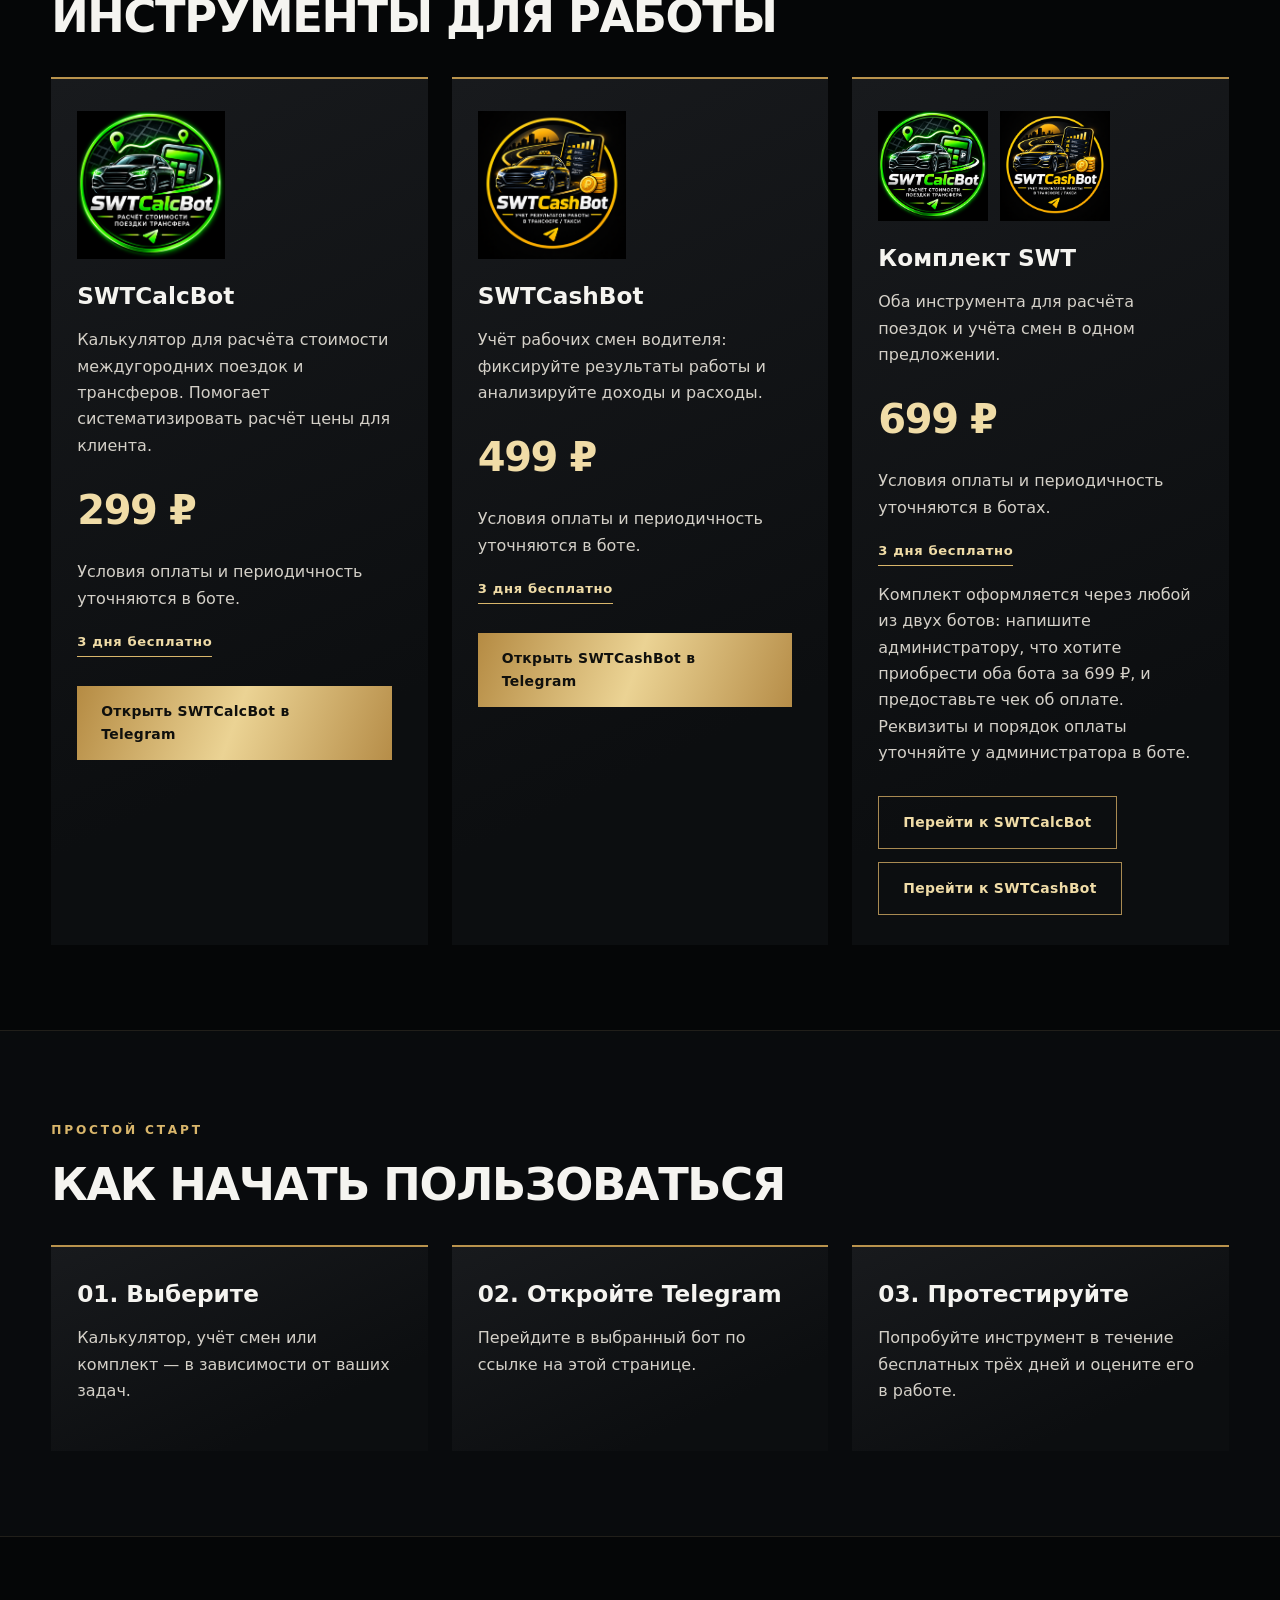
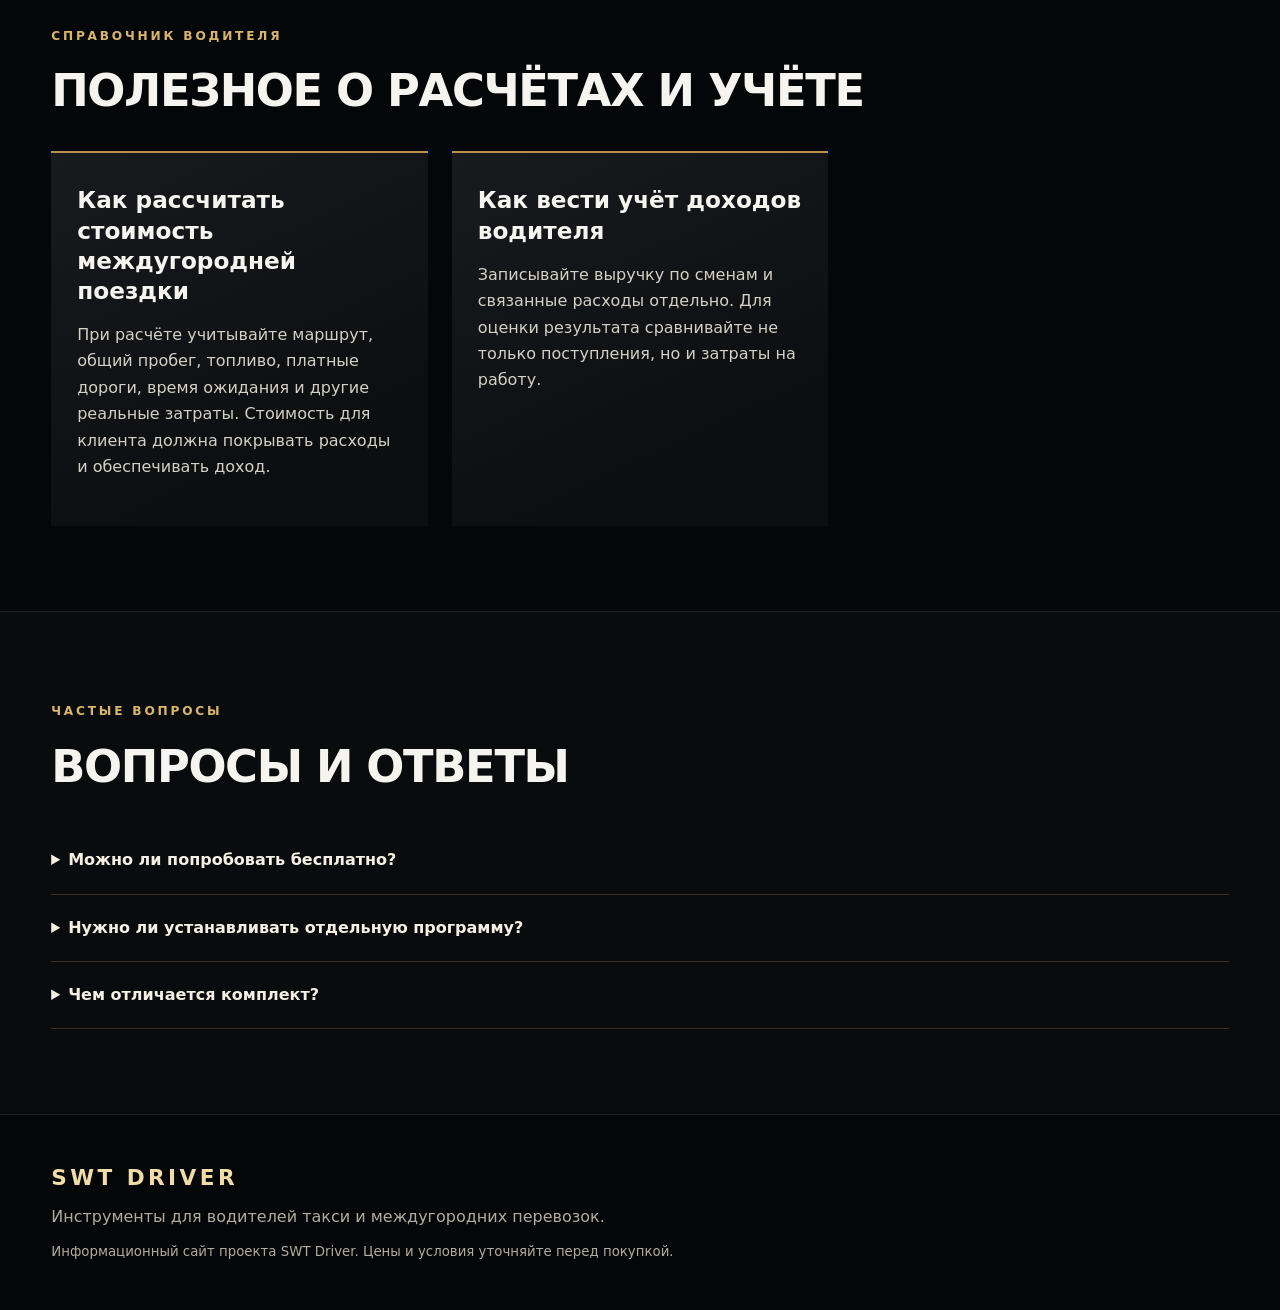
==== commit 0fbec873: "Use uploaded gold SWT Driver logo image in site header" ====
--- a/index.html
+++ b/index.html
@@ -1 +1 @@
-<!doctype html><html lang="ru"><head><meta charset="utf-8"><meta name="viewport" content="width=device-width,initial-scale=1"><title>SWT Driver — инструменты для водителей такси и трансфера</title><meta name="description" content="SWT Driver: калькулятор стоимости междугородних поездок SWTCalcBot и учёт смен водителя SWTCashBot. Тарифы 299 ₽, 499 ₽ и комплект 699 ₽. Пробный период 3 дня."><meta name="robots" content="index,follow"><meta property="og:title" content="SWT Driver — инструменты для водителей"><meta property="og:description" content="Калькулятор поездок и учёт смен в Telegram. Пробный период 3 дня."><meta property="og:type" content="website"><link rel="icon" type="image/png" href="swt-driver-logo.png"><meta property="og:image" content="https://skysteell.github.io/SWTDriverSite/swt-driver-logo.png"><link rel="stylesheet" href="styles.css?v=brand-approved-20261110"></head><body><header><nav class="wrap"><a class="brand" href="#top" aria-label="SWT Driver — на главную"><span class="brand-swt">SWT</span><span class="brand-driver">DRIVER</span></a><div class="links"><a href="#products">Инструменты</a><a href="#how">Как это работает</a><a href="#guide">Полезное</a><a href="#faq">Вопросы</a></div></nav></header><main id="top"><div class="hero"><div class="wrap"><div class="hero-content"><div class="eyebrow">Для такси и междугородних перевозок</div><h1>Меньше расчётов.<br>Больше контроля.</h1><p class="lead">SWT Driver — Telegram-канал и практические инструменты для водителей. Рассчитывайте стоимость поездок и ведите учёт рабочих смен с помощью Telegram-ботов.</p><a class="btn" href="#products">Выбрать инструмент</a><a class="btn alt" href="#how">Как начать</a></div><div class="hero-art"><img src="swt-hero.png?v=header-hero-3" alt="Чёрный автомобиль Toyota на горной дороге в фирменной чёрно-золотой стилистике SWT Driver" width="1648" height="928" fetchpriority="high" decoding="async"></div></div></div><section id="products"><div class="wrap"><span class="eyebrow">Продукты SWT</span><h2>Инструменты для работы</h2><div class="grid"><article class="card"><img class="product-logo" src="swtcalc-logo.png" alt="Логотип SWTCalcBot" loading="lazy" width="148" height="148"><h3>SWTCalcBot</h3><p>Калькулятор для расчёта стоимости междугородних поездок и трансферов. Помогает систематизировать расчёт цены для клиента.</p><div class="price">299 ₽</div><p class="muted">Условия оплаты и периодичность уточняются в боте.</p><p><span class="tag">3 дня бесплатно</span></p><a class="btn" href="https://t.me/SWTCalcBot" target="_blank" rel="noopener noreferrer">Открыть SWTCalcBot в Telegram</a></article><article class="card"><img class="product-logo" src="swtcash-logo.png" alt="Логотип SWTCashBot" loading="lazy" width="148" height="148"><h3>SWTCashBot</h3><p>Учёт рабочих смен водителя: фиксируйте результаты работы и анализируйте доходы и расходы.</p><div class="price">499 ₽</div><p class="muted">Условия оплаты и периодичность уточняются в боте.</p><p><span class="tag">3 дня бесплатно</span></p><a class="btn" href="https://t.me/SWT_Cash_Bot" target="_blank" rel="noopener noreferrer">Открыть SWTCashBot в Telegram</a></article><article class="card"><div class="bundle-logos"><img src="swtcalc-logo.png" alt="SWTCalcBot" loading="lazy" width="110" height="110"><img src="swtcash-logo.png" alt="SWTCashBot" loading="lazy" width="110" height="110"></div><h3>Комплект SWT</h3><p>Оба инструмента для расчёта поездок и учёта смен в одном предложении.</p><div class="price">699 ₽</div><p class="muted">Условия оплаты и периодичность уточняются в ботах.</p><p><span class="tag">3 дня бесплатно</span></p><p>Комплект оформляется через любой из двух ботов: напишите администратору, что хотите приобрести оба бота за 699 ₽, и предоставьте чек об оплате. Реквизиты и порядок оплаты уточняйте у администратора в боте.</p><a class="btn alt" href="https://t.me/SWTCalcBot" target="_blank" rel="noopener noreferrer">Перейти к SWTCalcBot</a><a class="btn alt" href="https://t.me/SWT_Cash_Bot" target="_blank" rel="noopener noreferrer">Перейти к SWTCashBot</a></article></div></div></section><section id="how"><div class="wrap"><span class="eyebrow">Простой старт</span><h2>Как начать пользоваться</h2><div class="grid"><div class="card"><h3>01. Выберите</h3><p>Калькулятор, учёт смен или комплект — в зависимости от ваших задач.</p></div><div class="card"><h3>02. Откройте Telegram</h3><p>Перейдите в выбранный бот по ссылке на этой странице.</p></div><div class="card"><h3>03. Протестируйте</h3><p>Попробуйте инструмент в течение бесплатных трёх дней и оцените его в работе.</p></div></div></div></section><section id="guide"><div class="wrap"><span class="eyebrow">Справочник водителя</span><h2>Полезное о расчётах и учёте</h2><div class="grid"><article class="card"><h3>Как рассчитать стоимость междугородней поездки</h3><p>При расчёте учитывайте маршрут, общий пробег, топливо, платные дороги, время ожидания и другие реальные затраты. Стоимость для клиента должна покрывать расходы и обеспечивать доход.</p></article><article class="card"><h3>Как вести учёт доходов водителя</h3><p>Записывайте выручку по сменам и связанные расходы отдельно. Для оценки результата сравнивайте не только поступления, но и затраты на работу.</p></article></div></div></section><section id="faq" class="faq"><div class="wrap"><span class="eyebrow">Частые вопросы</span><h2>Вопросы и ответы</h2><details><summary>Можно ли попробовать бесплатно?</summary><p>Да, заявлен пробный период 3 дня. Точные условия активации проверяйте в соответствующем боте.</p></details><details><summary>Нужно ли устанавливать отдельную программу?</summary><p>Инструменты работают через Telegram.</p></details><details><summary>Чем отличается комплект?</summary><p>Комплект объединяет SWTCalcBot и SWTCashBot по указанной цене 699 ₽.</p></details></div></section></main><footer><div class="wrap"><strong class="footer-brand">SWT DRIVER</strong><p>Инструменты для водителей такси и междугородних перевозок.</p><small>Информационный сайт проекта SWT Driver. Цены и условия уточняйте перед покупкой.</small></div></footer></body></html>+<!doctype html><html lang="ru"><head><meta charset="utf-8"><meta name="viewport" content="width=device-width,initial-scale=1"><title>SWT Driver — инструменты для водителей такси и трансфера</title><meta name="description" content="SWT Driver: калькулятор стоимости междугородних поездок SWTCalcBot и учёт смен водителя SWTCashBot. Тарифы 299 ₽, 499 ₽ и комплект 699 ₽. Пробный период 3 дня."><meta name="robots" content="index,follow"><meta property="og:title" content="SWT Driver — инструменты для водителей"><meta property="og:description" content="Калькулятор поездок и учёт смен в Telegram. Пробный период 3 дня."><meta property="og:type" content="website"><link rel="icon" type="image/png" href="swt-driver-logo.png"><meta property="og:image" content="https://skysteell.github.io/SWTDriverSite/swt-driver-logo.png"><link rel="stylesheet" href="styles.css?v=logo-image-20261110"></head><body><header><nav class="wrap"><a class="brand brand-image-link" href="#top" aria-label="SWT Driver — на главную"><img class="brand-image" src="%D0%97%D0%BE%D0%BB%D0%BE%D1%82%D0%BE%D0%B9%20%D0%BB%D0%BE%D0%B3%D0%BE%D1%82%D0%B8%D0%BF%20SWT%20Driver%20%D0%BD%D0%B0%20%D1%87%D1%91%D1%80%D0%BD%D0%BE%D0%BC%20%D1%84%D0%BE%D0%BD%D0%B5.png" alt="SWT Driver"></a><div class="links"><a href="#products">Инструменты</a><a href="#how">Как это работает</a><a href="#guide">Полезное</a><a href="#faq">Вопросы</a></div></nav></header><main id="top"><div class="hero"><div class="wrap"><div class="hero-content"><div class="eyebrow">Для такси и междугородних перевозок</div><h1>Меньше расчётов.<br>Больше контроля.</h1><p class="lead">SWT Driver — Telegram-канал и практические инструменты для водителей. Рассчитывайте стоимость поездок и ведите учёт рабочих смен с помощью Telegram-ботов.</p><a class="btn" href="#products">Выбрать инструмент</a><a class="btn alt" href="#how">Как начать</a></div><div class="hero-art"><img src="swt-hero.png?v=header-hero-3" alt="Чёрный автомобиль Toyota на горной дороге в фирменной чёрно-золотой стилистике SWT Driver" width="1648" height="928" fetchpriority="high" decoding="async"></div></div></div><section id="products"><div class="wrap"><span class="eyebrow">Продукты SWT</span><h2>Инструменты для работы</h2><div class="grid"><article class="card"><img class="product-logo" src="swtcalc-logo.png" alt="Логотип SWTCalcBot" loading="lazy" width="148" height="148"><h3>SWTCalcBot</h3><p>Калькулятор для расчёта стоимости междугородних поездок и трансферов. Помогает систематизировать расчёт цены для клиента.</p><div class="price">299 ₽</div><p class="muted">Условия оплаты и периодичность уточняются в боте.</p><p><span class="tag">3 дня бесплатно</span></p><a class="btn" href="https://t.me/SWTCalcBot" target="_blank" rel="noopener noreferrer">Открыть SWTCalcBot в Telegram</a></article><article class="card"><img class="product-logo" src="swtcash-logo.png" alt="Логотип SWTCashBot" loading="lazy" width="148" height="148"><h3>SWTCashBot</h3><p>Учёт рабочих смен водителя: фиксируйте результаты работы и анализируйте доходы и расходы.</p><div class="price">499 ₽</div><p class="muted">Условия оплаты и периодичность уточняются в боте.</p><p><span class="tag">3 дня бесплатно</span></p><a class="btn" href="https://t.me/SWT_Cash_Bot" target="_blank" rel="noopener noreferrer">Открыть SWTCashBot в Telegram</a></article><article class="card"><div class="bundle-logos"><img src="swtcalc-logo.png" alt="SWTCalcBot" loading="lazy" width="110" height="110"><img src="swtcash-logo.png" alt="SWTCashBot" loading="lazy" width="110" height="110"></div><h3>Комплект SWT</h3><p>Оба инструмента для расчёта поездок и учёта смен в одном предложении.</p><div class="price">699 ₽</div><p class="muted">Условия оплаты и периодичность уточняются в ботах.</p><p><span class="tag">3 дня бесплатно</span></p><p>Комплект оформляется через любой из двух ботов: напишите администратору, что хотите приобрести оба бота за 699 ₽, и предоставьте чек об оплате. Реквизиты и порядок оплаты уточняйте у администратора в боте.</p><a class="btn alt" href="https://t.me/SWTCalcBot" target="_blank" rel="noopener noreferrer">Перейти к SWTCalcBot</a><a class="btn alt" href="https://t.me/SWT_Cash_Bot" target="_blank" rel="noopener noreferrer">Перейти к SWTCashBot</a></article></div></div></section><section id="how"><div class="wrap"><span class="eyebrow">Простой старт</span><h2>Как начать пользоваться</h2><div class="grid"><div class="card"><h3>01. Выберите</h3><p>Калькулятор, учёт смен или комплект — в зависимости от ваших задач.</p></div><div class="card"><h3>02. Откройте Telegram</h3><p>Перейдите в выбранный бот по ссылке на этой странице.</p></div><div class="card"><h3>03. Протестируйте</h3><p>Попробуйте инструмент в течение бесплатных трёх дней и оцените его в работе.</p></div></div></div></section><section id="guide"><div class="wrap"><span class="eyebrow">Справочник водителя</span><h2>Полезное о расчётах и учёте</h2><div class="grid"><article class="card"><h3>Как рассчитать стоимость междугородней поездки</h3><p>При расчёте учитывайте маршрут, общий пробег, топливо, платные дороги, время ожидания и другие реальные затраты. Стоимость для клиента должна покрывать расходы и обеспечивать доход.</p></article><article class="card"><h3>Как вести учёт доходов водителя</h3><p>Записывайте выручку по сменам и связанные расходы отдельно. Для оценки результата сравнивайте не только поступления, но и затраты на работу.</p></article></div></div></section><section id="faq" class="faq"><div class="wrap"><span class="eyebrow">Частые вопросы</span><h2>Вопросы и ответы</h2><details><summary>Можно ли попробовать бесплатно?</summary><p>Да, заявлен пробный период 3 дня. Точные условия активации проверяйте в соответствующем боте.</p></details><details><summary>Нужно ли устанавливать отдельную программу?</summary><p>Инструменты работают через Telegram.</p></details><details><summary>Чем отличается комплект?</summary><p>Комплект объединяет SWTCalcBot и SWTCashBot по указанной цене 699 ₽.</p></details></div></section></main><footer><div class="wrap"><strong class="footer-brand">SWT DRIVER</strong><p>Инструменты для водителей такси и междугородних перевозок.</p><small>Информационный сайт проекта SWT Driver. Цены и условия уточняйте перед покупкой.</small></div></footer></body></html>
--- a/styles.css
+++ b/styles.css
@@ -26,3 +26,10 @@
 .hero>.wrap{padding:62px 0}
 @media(max-width:900px){.hero>.wrap{grid-template-columns:1fr}.hero-art{max-width:480px!important}.hero-art img{max-width:480px!important}}
 @media(max-width:620px){header .brand{font-size:1.5rem!important;gap:8px!important}header .brand-logo{width:44px!important;height:44px!important;flex-basis:44px!important}.hero-art{width:100%!important;max-width:100%!important;margin:0 auto!important}.hero-art img{max-width:100%!important}.hero>.wrap{padding:42px 0}}
+
+/* Approved clean SWT Driver wordmark: no circular icon, diamond or decorative frame */
+header .brand{display:inline-flex!important;align-items:baseline!important;gap:.28em!important;font-family:Impact,"Arial Black","Arial Narrow",sans-serif!important;font-style:normal!important;font-size:clamp(1.65rem,2.6vw,2.4rem)!important;font-weight:900!important;line-height:1!important;letter-spacing:.035em!important;text-transform:uppercase!important;background:none!important;-webkit-background-clip:initial!important;background-clip:initial!important;-webkit-text-fill-color:initial!important;color:#edc77c!important;text-shadow:none!important;filter:none!important;white-space:nowrap}
+header .brand::before,header .brand::after{display:none!important;content:none!important}
+header .brand-swt{color:#f6e0a4;background:linear-gradient(180deg,#fff4c9,#e8b95c 75%,#bd8835);-webkit-background-clip:text;background-clip:text;-webkit-text-fill-color:transparent}
+header .brand-driver{color:#e4bb6a;letter-spacing:.075em}
+@media(max-width:620px){header .brand{font-size:1.55rem!important;gap:.23em!important}}
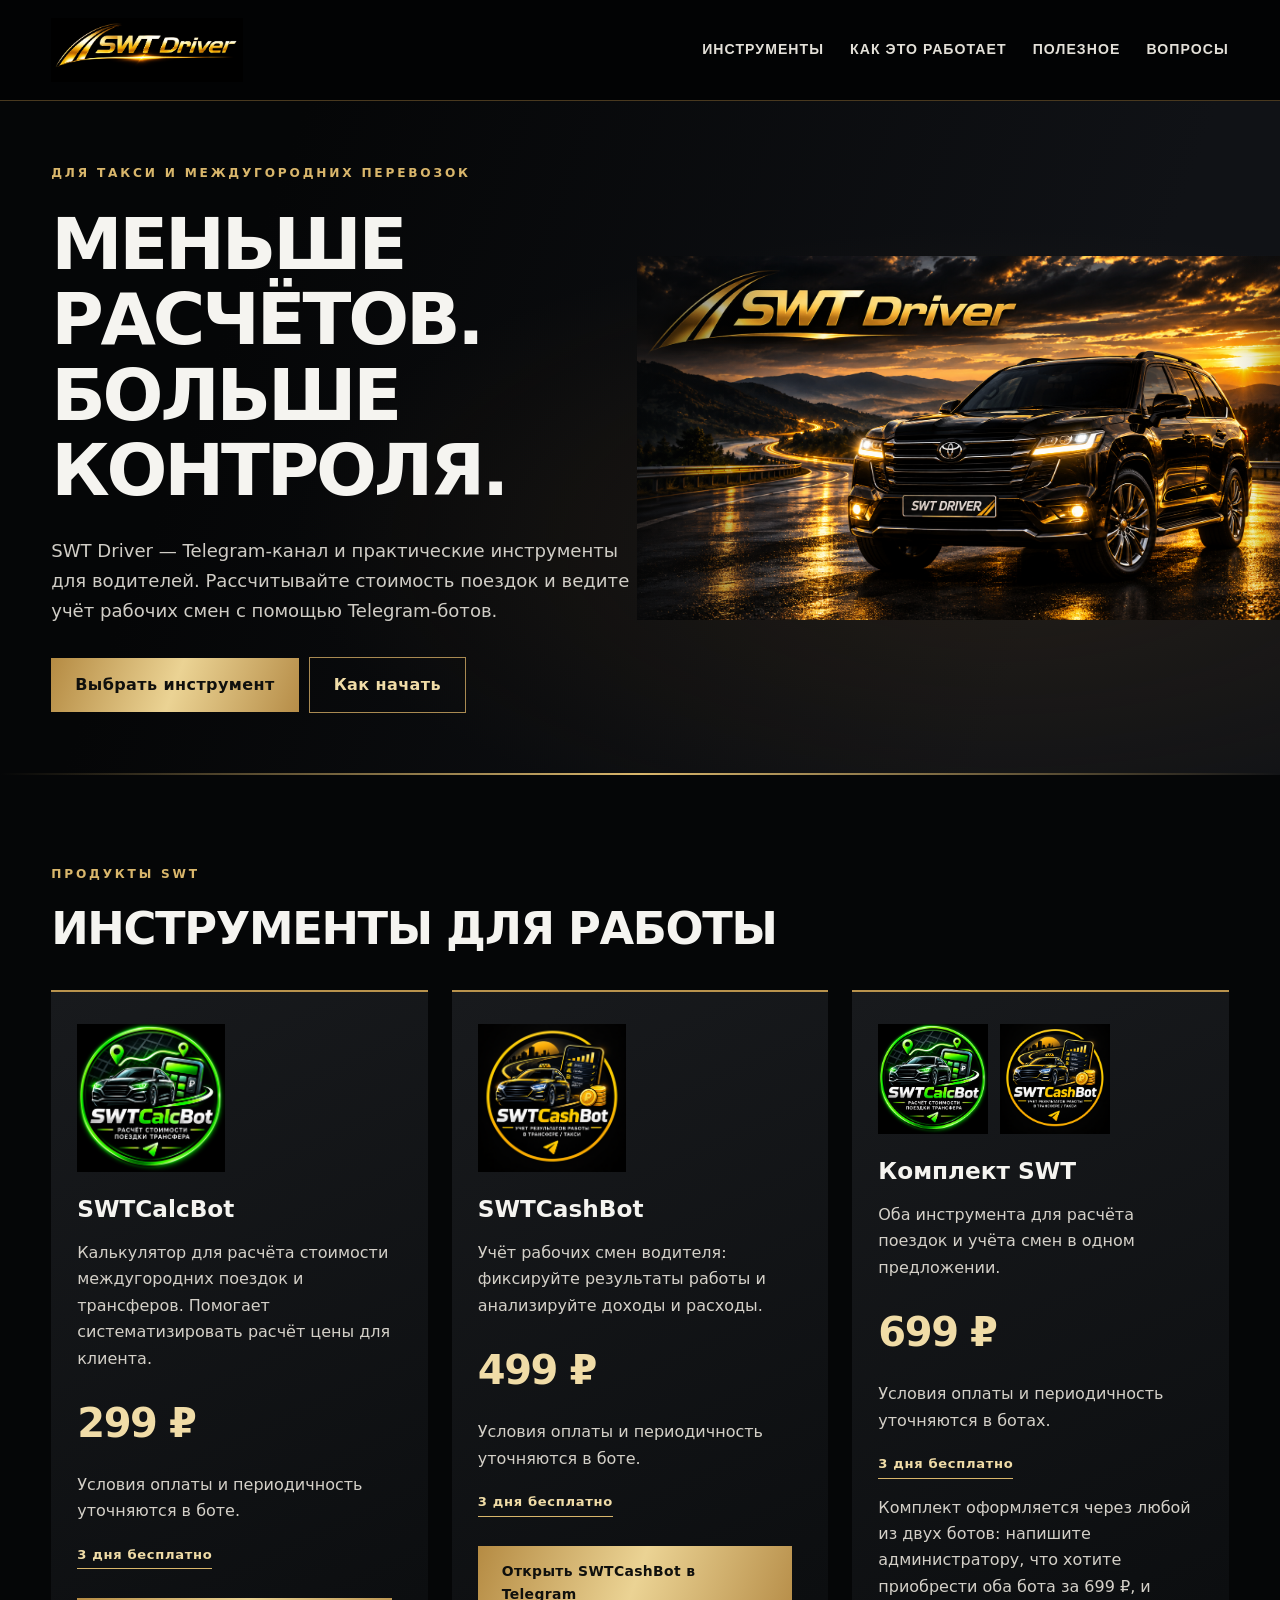
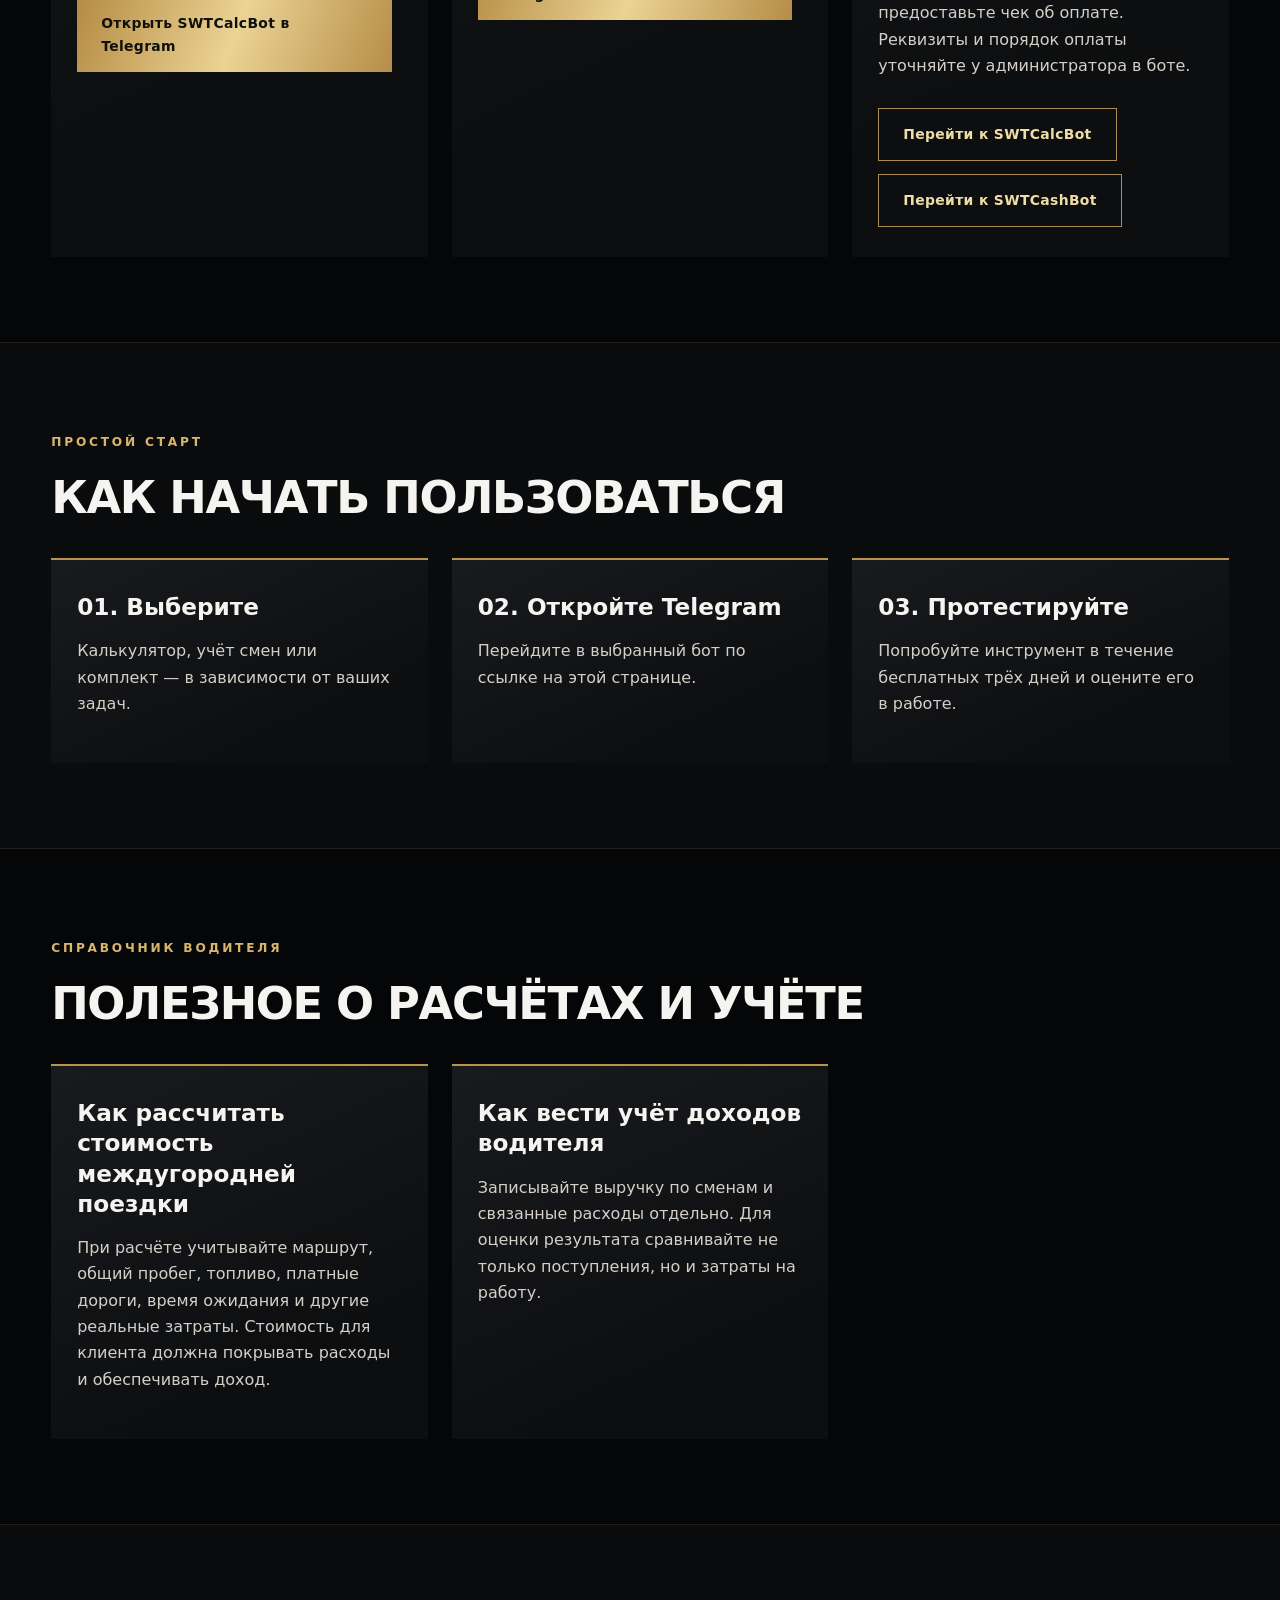
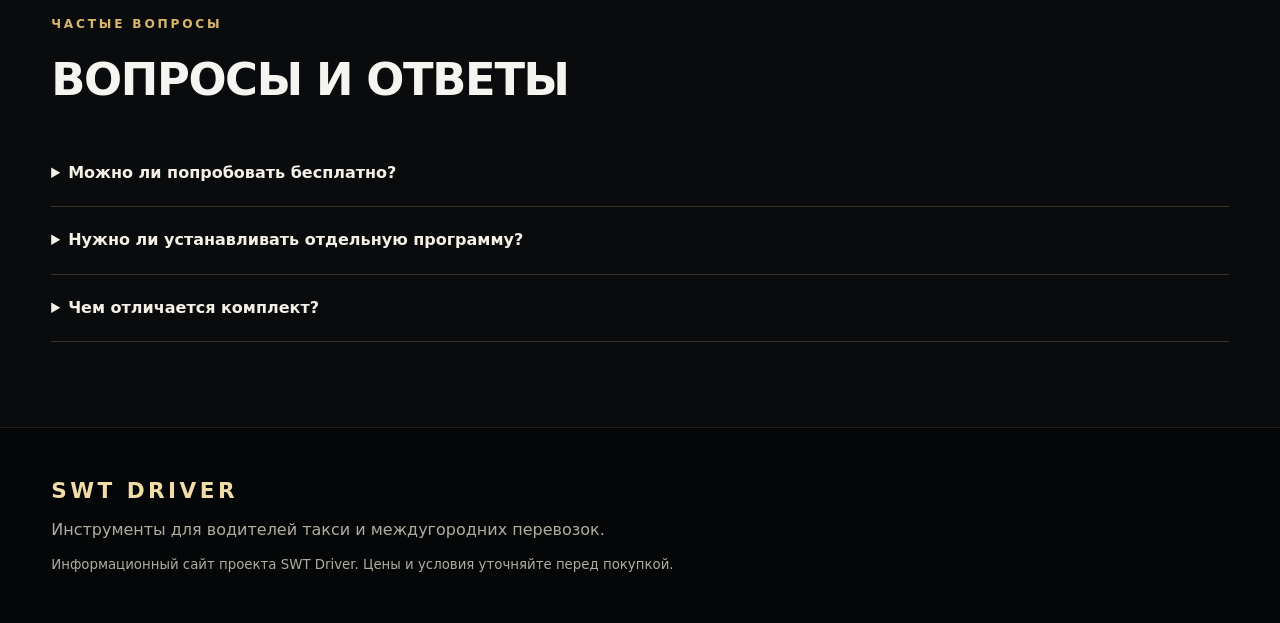
==== commit 176da90d: "Refresh stylesheet cache for enlarged Toyota image" ====
--- a/index.html
+++ b/index.html
@@ -1 +1 @@
-<!doctype html><html lang="ru"><head><meta charset="utf-8"><meta name="viewport" content="width=device-width,initial-scale=1"><title>SWT Driver — инструменты для водителей такси и трансфера</title><meta name="description" content="SWT Driver: калькулятор стоимости междугородних поездок SWTCalcBot и учёт смен водителя SWTCashBot. Тарифы 299 ₽, 499 ₽ и комплект 699 ₽. Пробный период 3 дня."><meta name="robots" content="index,follow"><meta property="og:title" content="SWT Driver — инструменты для водителей"><meta property="og:description" content="Калькулятор поездок и учёт смен в Telegram. Пробный период 3 дня."><meta property="og:type" content="website"><link rel="icon" type="image/png" href="swt-driver-logo.png"><meta property="og:image" content="https://skysteell.github.io/SWTDriverSite/swt-driver-logo.png"><link rel="stylesheet" href="styles.css?v=logo-image-20261110"></head><body><header><nav class="wrap"><a class="brand brand-image-link" href="#top" aria-label="SWT Driver — на главную"><img class="brand-image" src="%D0%97%D0%BE%D0%BB%D0%BE%D1%82%D0%BE%D0%B9%20%D0%BB%D0%BE%D0%B3%D0%BE%D1%82%D0%B8%D0%BF%20SWT%20Driver%20%D0%BD%D0%B0%20%D1%87%D1%91%D1%80%D0%BD%D0%BE%D0%BC%20%D1%84%D0%BE%D0%BD%D0%B5.png" alt="SWT Driver"></a><div class="links"><a href="#products">Инструменты</a><a href="#how">Как это работает</a><a href="#guide">Полезное</a><a href="#faq">Вопросы</a></div></nav></header><main id="top"><div class="hero"><div class="wrap"><div class="hero-content"><div class="eyebrow">Для такси и междугородних перевозок</div><h1>Меньше расчётов.<br>Больше контроля.</h1><p class="lead">SWT Driver — Telegram-канал и практические инструменты для водителей. Рассчитывайте стоимость поездок и ведите учёт рабочих смен с помощью Telegram-ботов.</p><a class="btn" href="#products">Выбрать инструмент</a><a class="btn alt" href="#how">Как начать</a></div><div class="hero-art"><img src="swt-hero.png?v=header-hero-3" alt="Чёрный автомобиль Toyota на горной дороге в фирменной чёрно-золотой стилистике SWT Driver" width="1648" height="928" fetchpriority="high" decoding="async"></div></div></div><section id="products"><div class="wrap"><span class="eyebrow">Продукты SWT</span><h2>Инструменты для работы</h2><div class="grid"><article class="card"><img class="product-logo" src="swtcalc-logo.png" alt="Логотип SWTCalcBot" loading="lazy" width="148" height="148"><h3>SWTCalcBot</h3><p>Калькулятор для расчёта стоимости междугородних поездок и трансферов. Помогает систематизировать расчёт цены для клиента.</p><div class="price">299 ₽</div><p class="muted">Условия оплаты и периодичность уточняются в боте.</p><p><span class="tag">3 дня бесплатно</span></p><a class="btn" href="https://t.me/SWTCalcBot" target="_blank" rel="noopener noreferrer">Открыть SWTCalcBot в Telegram</a></article><article class="card"><img class="product-logo" src="swtcash-logo.png" alt="Логотип SWTCashBot" loading="lazy" width="148" height="148"><h3>SWTCashBot</h3><p>Учёт рабочих смен водителя: фиксируйте результаты работы и анализируйте доходы и расходы.</p><div class="price">499 ₽</div><p class="muted">Условия оплаты и периодичность уточняются в боте.</p><p><span class="tag">3 дня бесплатно</span></p><a class="btn" href="https://t.me/SWT_Cash_Bot" target="_blank" rel="noopener noreferrer">Открыть SWTCashBot в Telegram</a></article><article class="card"><div class="bundle-logos"><img src="swtcalc-logo.png" alt="SWTCalcBot" loading="lazy" width="110" height="110"><img src="swtcash-logo.png" alt="SWTCashBot" loading="lazy" width="110" height="110"></div><h3>Комплект SWT</h3><p>Оба инструмента для расчёта поездок и учёта смен в одном предложении.</p><div class="price">699 ₽</div><p class="muted">Условия оплаты и периодичность уточняются в ботах.</p><p><span class="tag">3 дня бесплатно</span></p><p>Комплект оформляется через любой из двух ботов: напишите администратору, что хотите приобрести оба бота за 699 ₽, и предоставьте чек об оплате. Реквизиты и порядок оплаты уточняйте у администратора в боте.</p><a class="btn alt" href="https://t.me/SWTCalcBot" target="_blank" rel="noopener noreferrer">Перейти к SWTCalcBot</a><a class="btn alt" href="https://t.me/SWT_Cash_Bot" target="_blank" rel="noopener noreferrer">Перейти к SWTCashBot</a></article></div></div></section><section id="how"><div class="wrap"><span class="eyebrow">Простой старт</span><h2>Как начать пользоваться</h2><div class="grid"><div class="card"><h3>01. Выберите</h3><p>Калькулятор, учёт смен или комплект — в зависимости от ваших задач.</p></div><div class="card"><h3>02. Откройте Telegram</h3><p>Перейдите в выбранный бот по ссылке на этой странице.</p></div><div class="card"><h3>03. Протестируйте</h3><p>Попробуйте инструмент в течение бесплатных трёх дней и оцените его в работе.</p></div></div></div></section><section id="guide"><div class="wrap"><span class="eyebrow">Справочник водителя</span><h2>Полезное о расчётах и учёте</h2><div class="grid"><article class="card"><h3>Как рассчитать стоимость междугородней поездки</h3><p>При расчёте учитывайте маршрут, общий пробег, топливо, платные дороги, время ожидания и другие реальные затраты. Стоимость для клиента должна покрывать расходы и обеспечивать доход.</p></article><article class="card"><h3>Как вести учёт доходов водителя</h3><p>Записывайте выручку по сменам и связанные расходы отдельно. Для оценки результата сравнивайте не только поступления, но и затраты на работу.</p></article></div></div></section><section id="faq" class="faq"><div class="wrap"><span class="eyebrow">Частые вопросы</span><h2>Вопросы и ответы</h2><details><summary>Можно ли попробовать бесплатно?</summary><p>Да, заявлен пробный период 3 дня. Точные условия активации проверяйте в соответствующем боте.</p></details><details><summary>Нужно ли устанавливать отдельную программу?</summary><p>Инструменты работают через Telegram.</p></details><details><summary>Чем отличается комплект?</summary><p>Комплект объединяет SWTCalcBot и SWTCashBot по указанной цене 699 ₽.</p></details></div></section></main><footer><div class="wrap"><strong class="footer-brand">SWT DRIVER</strong><p>Инструменты для водителей такси и междугородних перевозок.</p><small>Информационный сайт проекта SWT Driver. Цены и условия уточняйте перед покупкой.</small></div></footer></body></html>+<!doctype html><html lang="ru"><head><meta charset="utf-8"><meta name="viewport" content="width=device-width,initial-scale=1"><title>SWT Driver — инструменты для водителей такси и трансфера</title><meta name="description" content="SWT Driver: калькулятор стоимости междугородних поездок SWTCalcBot и учёт смен водителя SWTCashBot. Тарифы 299 ₽, 499 ₽ и комплект 699 ₽. Пробный период 3 дня."><meta name="robots" content="index,follow"><meta property="og:title" content="SWT Driver — инструменты для водителей"><meta property="og:description" content="Калькулятор поездок и учёт смен в Telegram. Пробный период 3 дня."><meta property="og:type" content="website"><link rel="icon" type="image/png" href="swt-driver-logo.png"><meta property="og:image" content="https://skysteell.github.io/SWTDriverSite/swt-driver-logo.png"><link rel="stylesheet" href="styles.css?v=toyota-size-20261110"></head><body><header><nav class="wrap"><a class="brand brand-image-link" href="#top" aria-label="SWT Driver — на главную"><img class="brand-image" src="%D0%97%D0%BE%D0%BB%D0%BE%D1%82%D0%BE%D0%B9%20%D0%BB%D0%BE%D0%B3%D0%BE%D1%82%D0%B8%D0%BF%20SWT%20Driver%20%D0%BD%D0%B0%20%D1%87%D1%91%D1%80%D0%BD%D0%BE%D0%BC%20%D1%84%D0%BE%D0%BD%D0%B5.png" alt="SWT Driver"></a><div class="links"><a href="#products">Инструменты</a><a href="#how">Как это работает</a><a href="#guide">Полезное</a><a href="#faq">Вопросы</a></div></nav></header><main id="top"><div class="hero"><div class="wrap"><div class="hero-content"><div class="eyebrow">Для такси и междугородних перевозок</div><h1>Меньше расчётов.<br>Больше контроля.</h1><p class="lead">SWT Driver — Telegram-канал и практические инструменты для водителей. Рассчитывайте стоимость поездок и ведите учёт рабочих смен с помощью Telegram-ботов.</p><a class="btn" href="#products">Выбрать инструмент</a><a class="btn alt" href="#how">Как начать</a></div><div class="hero-art"><img src="swt-hero.png?v=header-hero-3" alt="Чёрный автомобиль Toyota на горной дороге в фирменной чёрно-золотой стилистике SWT Driver" width="1648" height="928" fetchpriority="high" decoding="async"></div></div></div><section id="products"><div class="wrap"><span class="eyebrow">Продукты SWT</span><h2>Инструменты для работы</h2><div class="grid"><article class="card"><img class="product-logo" src="swtcalc-logo.png" alt="Логотип SWTCalcBot" loading="lazy" width="148" height="148"><h3>SWTCalcBot</h3><p>Калькулятор для расчёта стоимости междугородних поездок и трансферов. Помогает систематизировать расчёт цены для клиента.</p><div class="price">299 ₽</div><p class="muted">Условия оплаты и периодичность уточняются в боте.</p><p><span class="tag">3 дня бесплатно</span></p><a class="btn" href="https://t.me/SWTCalcBot" target="_blank" rel="noopener noreferrer">Открыть SWTCalcBot в Telegram</a></article><article class="card"><img class="product-logo" src="swtcash-logo.png" alt="Логотип SWTCashBot" loading="lazy" width="148" height="148"><h3>SWTCashBot</h3><p>Учёт рабочих смен водителя: фиксируйте результаты работы и анализируйте доходы и расходы.</p><div class="price">499 ₽</div><p class="muted">Условия оплаты и периодичность уточняются в боте.</p><p><span class="tag">3 дня бесплатно</span></p><a class="btn" href="https://t.me/SWT_Cash_Bot" target="_blank" rel="noopener noreferrer">Открыть SWTCashBot в Telegram</a></article><article class="card"><div class="bundle-logos"><img src="swtcalc-logo.png" alt="SWTCalcBot" loading="lazy" width="110" height="110"><img src="swtcash-logo.png" alt="SWTCashBot" loading="lazy" width="110" height="110"></div><h3>Комплект SWT</h3><p>Оба инструмента для расчёта поездок и учёта смен в одном предложении.</p><div class="price">699 ₽</div><p class="muted">Условия оплаты и периодичность уточняются в ботах.</p><p><span class="tag">3 дня бесплатно</span></p><p>Комплект оформляется через любой из двух ботов: напишите администратору, что хотите приобрести оба бота за 699 ₽, и предоставьте чек об оплате. Реквизиты и порядок оплаты уточняйте у администратора в боте.</p><a class="btn alt" href="https://t.me/SWTCalcBot" target="_blank" rel="noopener noreferrer">Перейти к SWTCalcBot</a><a class="btn alt" href="https://t.me/SWT_Cash_Bot" target="_blank" rel="noopener noreferrer">Перейти к SWTCashBot</a></article></div></div></section><section id="how"><div class="wrap"><span class="eyebrow">Простой старт</span><h2>Как начать пользоваться</h2><div class="grid"><div class="card"><h3>01. Выберите</h3><p>Калькулятор, учёт смен или комплект — в зависимости от ваших задач.</p></div><div class="card"><h3>02. Откройте Telegram</h3><p>Перейдите в выбранный бот по ссылке на этой странице.</p></div><div class="card"><h3>03. Протестируйте</h3><p>Попробуйте инструмент в течение бесплатных трёх дней и оцените его в работе.</p></div></div></div></section><section id="guide"><div class="wrap"><span class="eyebrow">Справочник водителя</span><h2>Полезное о расчётах и учёте</h2><div class="grid"><article class="card"><h3>Как рассчитать стоимость междугородней поездки</h3><p>При расчёте учитывайте маршрут, общий пробег, топливо, платные дороги, время ожидания и другие реальные затраты. Стоимость для клиента должна покрывать расходы и обеспечивать доход.</p></article><article class="card"><h3>Как вести учёт доходов водителя</h3><p>Записывайте выручку по сменам и связанные расходы отдельно. Для оценки результата сравнивайте не только поступления, но и затраты на работу.</p></article></div></div></section><section id="faq" class="faq"><div class="wrap"><span class="eyebrow">Частые вопросы</span><h2>Вопросы и ответы</h2><details><summary>Можно ли попробовать бесплатно?</summary><p>Да, заявлен пробный период 3 дня. Точные условия активации проверяйте в соответствующем боте.</p></details><details><summary>Нужно ли устанавливать отдельную программу?</summary><p>Инструменты работают через Telegram.</p></details><details><summary>Чем отличается комплект?</summary><p>Комплект объединяет SWTCalcBot и SWTCashBot по указанной цене 699 ₽.</p></details></div></section></main><footer><div class="wrap"><strong class="footer-brand">SWT DRIVER</strong><p>Инструменты для водителей такси и междугородних перевозок.</p><small>Информационный сайт проекта SWT Driver. Цены и условия уточняйте перед покупкой.</small></div></footer></body></html>
--- a/styles.css
+++ b/styles.css
@@ -33,3 +33,14 @@
 header .brand-swt{color:#f6e0a4;background:linear-gradient(180deg,#fff4c9,#e8b95c 75%,#bd8835);-webkit-background-clip:text;background-clip:text;-webkit-text-fill-color:transparent}
 header .brand-driver{color:#e4bb6a;letter-spacing:.075em}
 @media(max-width:620px){header .brand{font-size:1.55rem!important;gap:.23em!important}}
+
+/* Uploaded approved image logo and restored larger Toyota illustration */
+header .brand.brand-image-link{display:inline-flex!important;align-items:center!important;background:none!important;filter:none!important;text-shadow:none!important;line-height:1!important;max-width:100%}
+header .brand-image{display:block;width:auto;height:64px;max-width:min(350px,75vw);object-fit:contain;object-position:left center}
+.hero-art{max-width:600px!important;width:112%!important;overflow:visible!important;justify-self:center!important}
+.hero-art img{max-width:600px!important;width:100%!important;height:auto!important;object-fit:contain!important}
+@media(max-width:900px){.hero-art{width:100%!important;max-width:600px!important}.hero-art img{max-width:600px!important}}
+@media(max-width:620px){header .brand-image{height:48px;max-width:76vw}.hero-art{width:100%!important;max-width:100%!important}.hero-art img{max-width:100%!important}}
+
+/* Hero image fine-tuning after visual review */
+@media(min-width:901px){.hero>.wrap{grid-template-columns:minmax(0,1fr) minmax(0,1fr)!important;gap:20px!important}.hero-art{width:112%!important;max-width:700px!important;transform:translateX(-2%)!important;justify-self:center!important}.hero-art img{width:100%!important;max-width:700px!important}}
